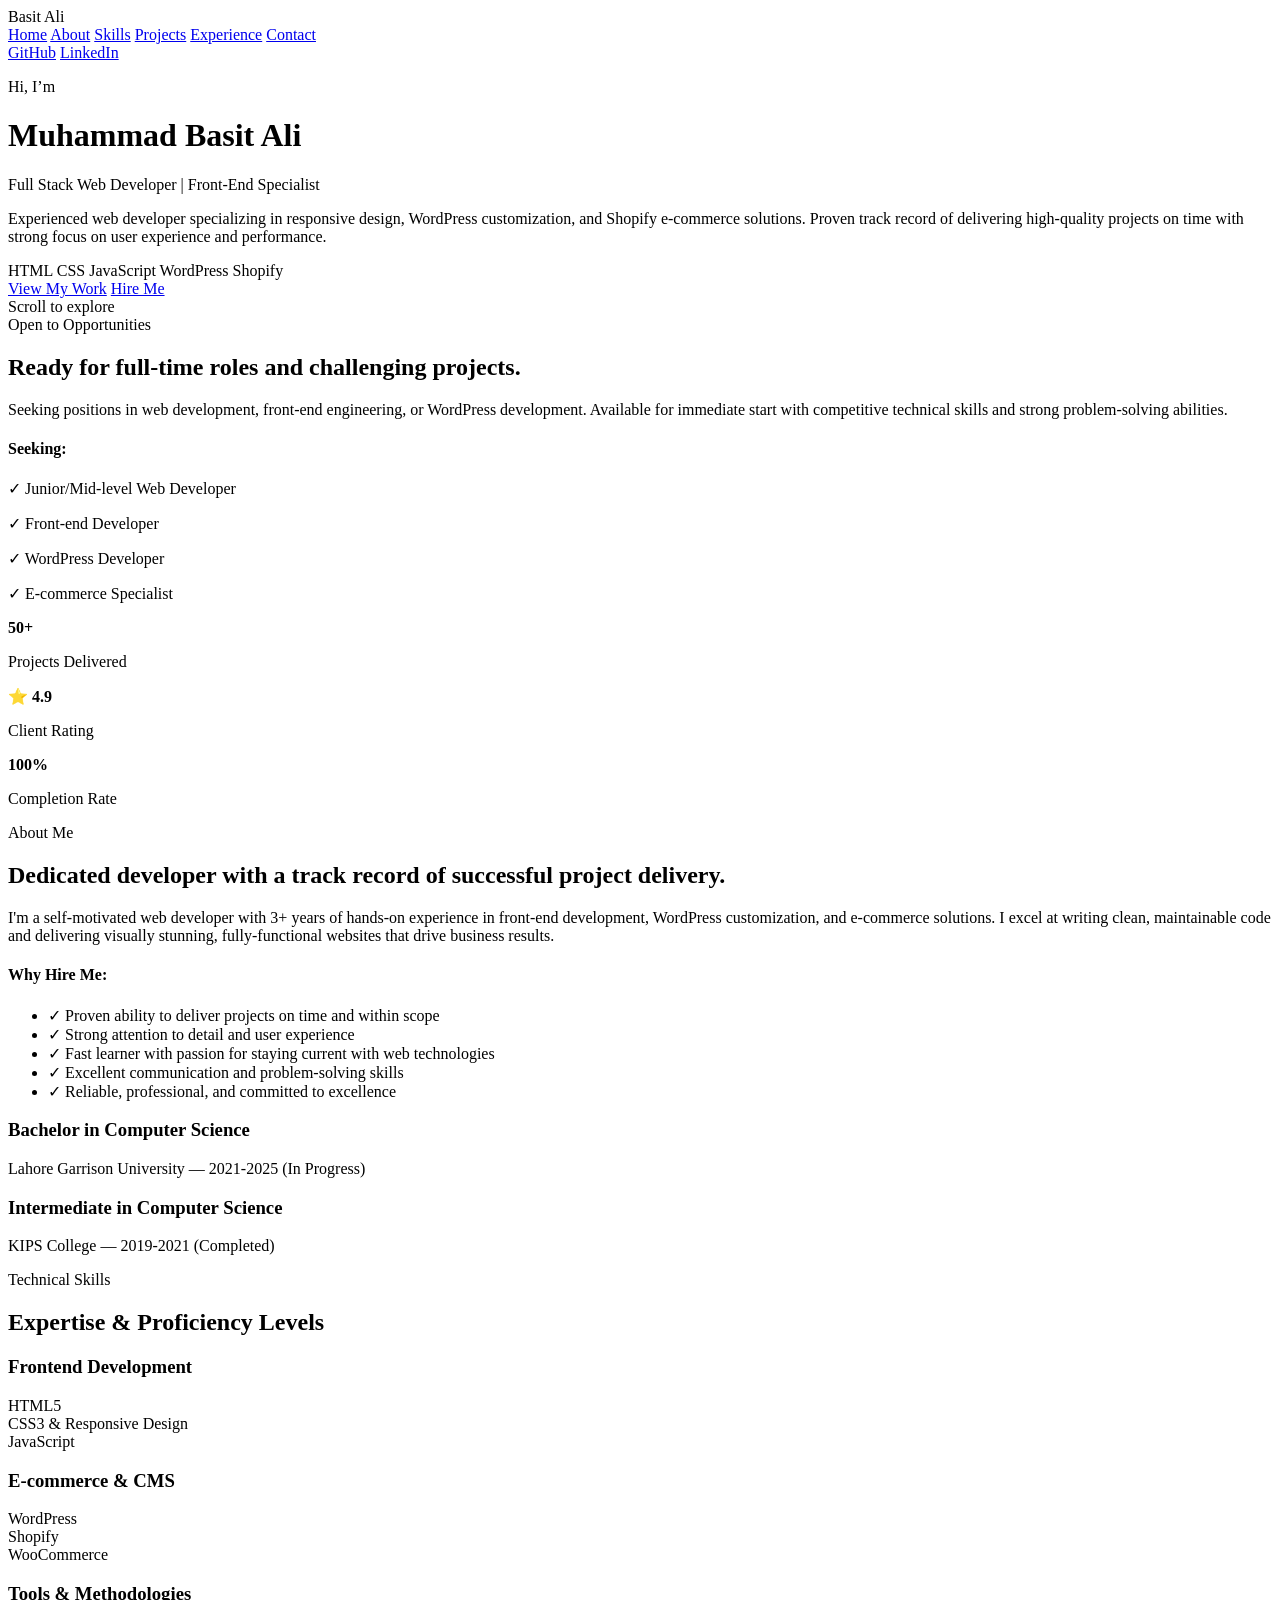
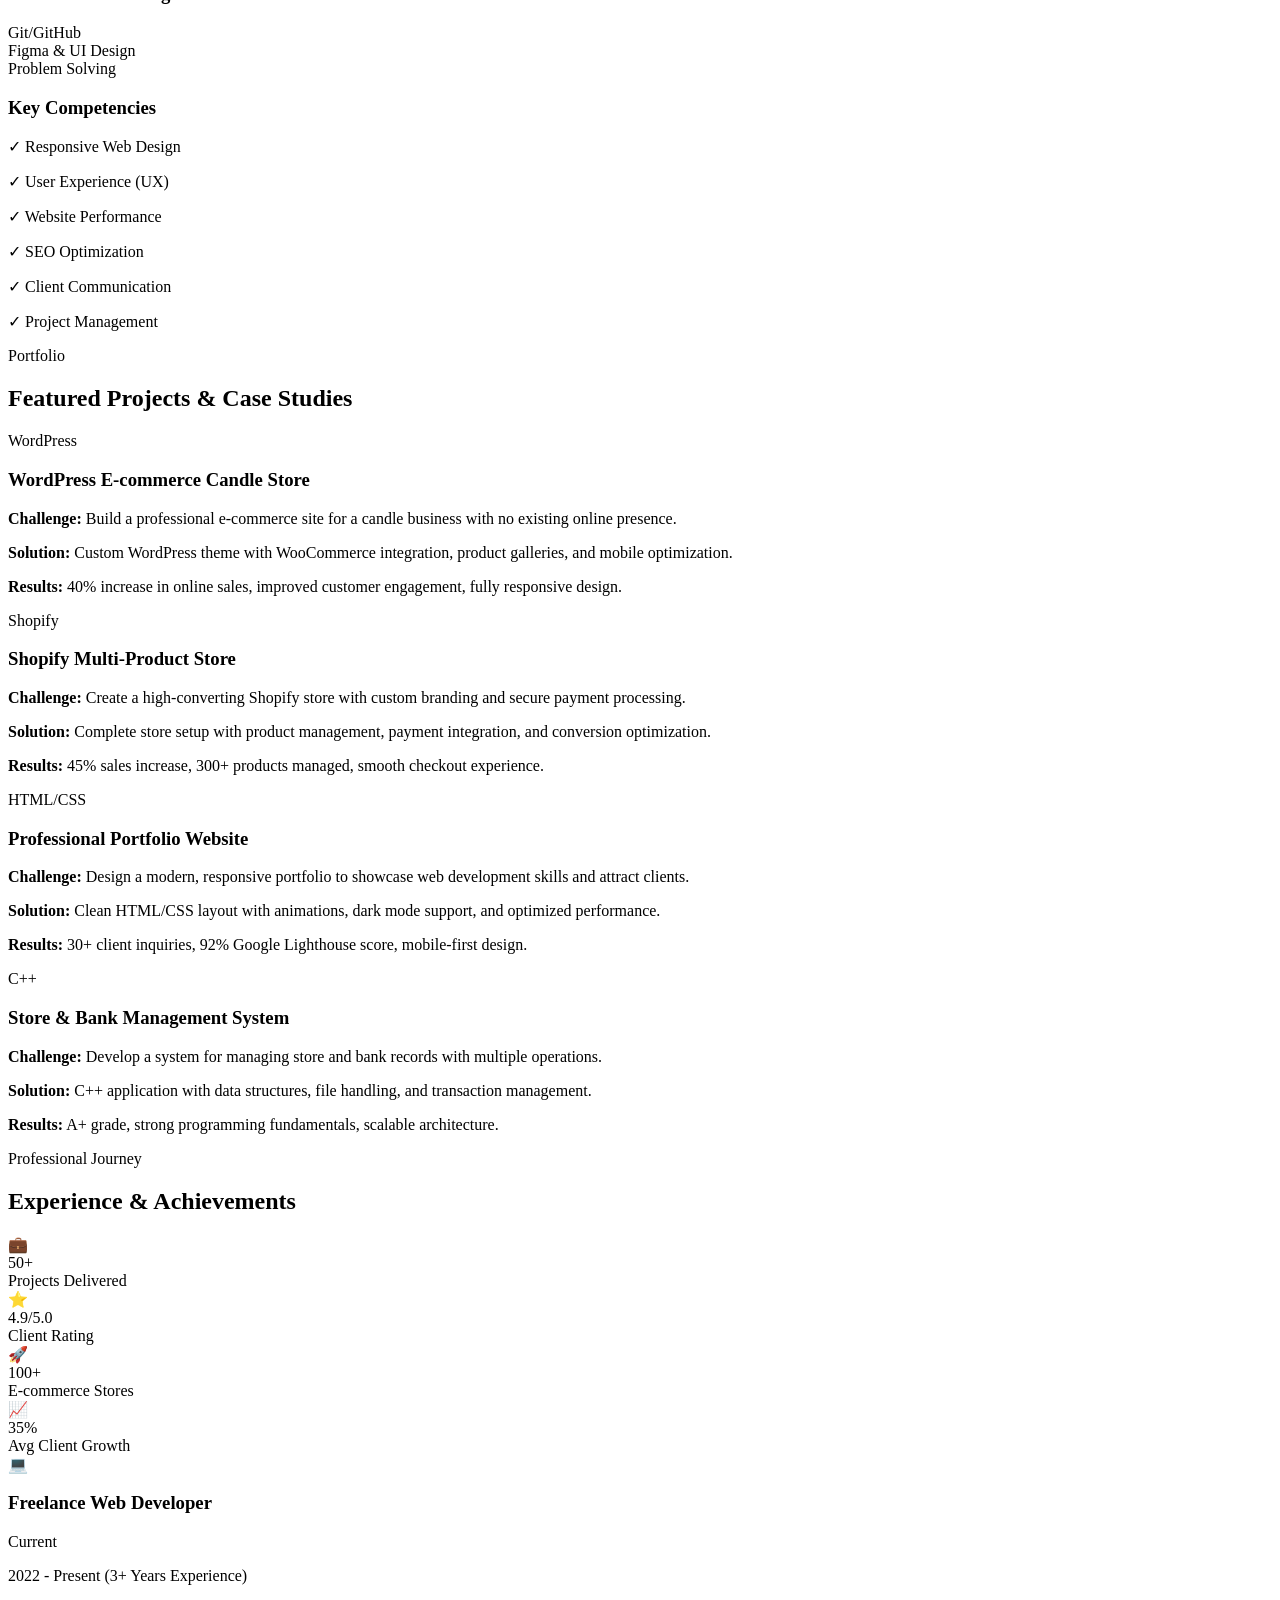
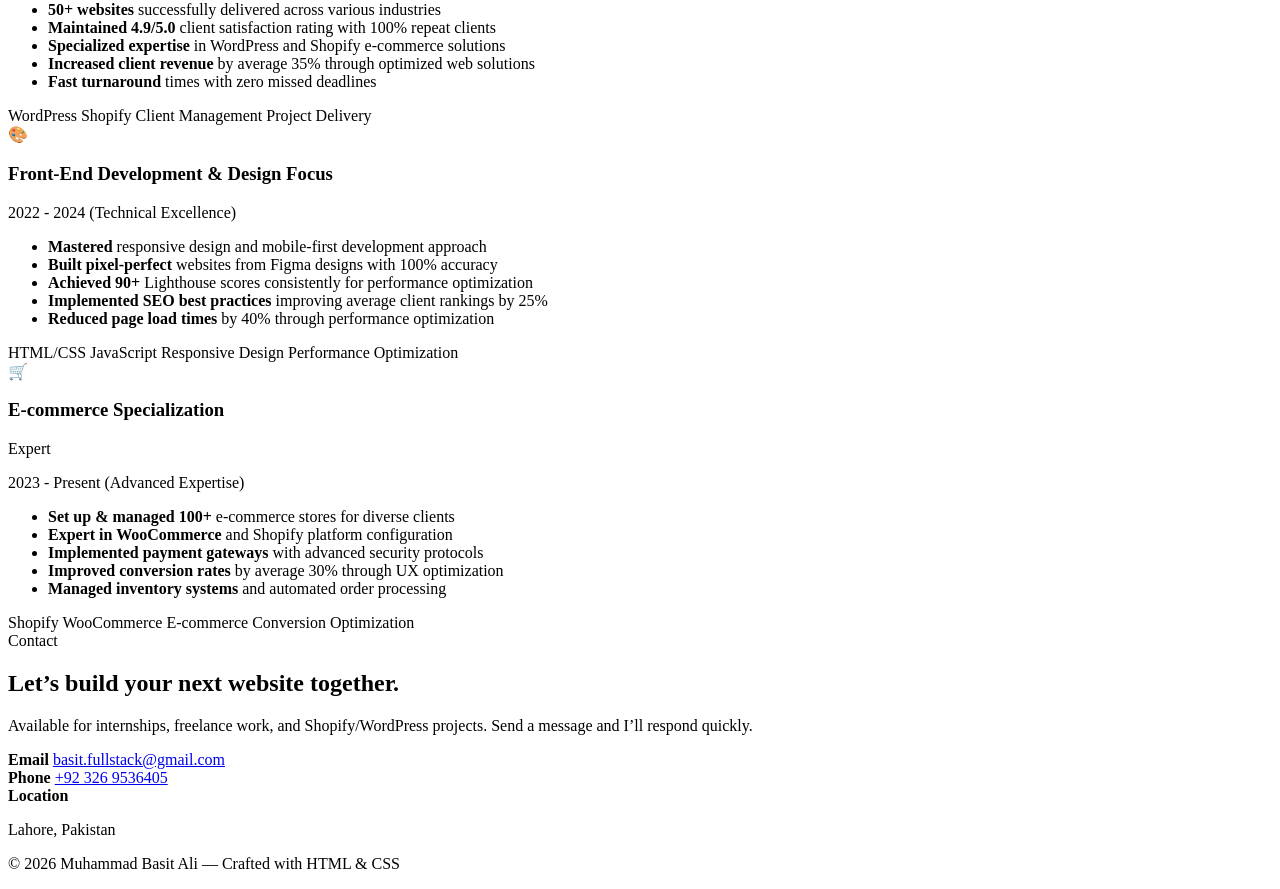
==== index.html @ 4c244753 "Rename Portfolio new/index.html to index.html" ====
<!DOCTYPE html>
<html lang="en">
<head>
  <meta charset="UTF-8">
  <meta name="viewport" content="width=device-width, initial-scale=1.0">
  <title>Basit Ali | Portfolio</title>
  <link rel="stylesheet" href="style.css">
  <link href="https://fonts.googleapis.com/css2?family=Inter:wght@400;500;600;700;800&display=swap" rel="stylesheet">
</head>
<body>
  <div class="page-shell">
    <nav class="topbar">
      <div class="nav-brand">Basit Ali</div>
      <div class="nav-menu">
        <a href="#home">Home</a>
        <a href="#about">About</a>
        <a href="#skills">Skills</a>
        <a href="#projects">Projects</a>
        <a href="#experience">Experience</a>
        <a href="#contact">Contact</a>
      </div>
      <div class="nav-socials">
        <a href="https://github.com" target="_blank" rel="noopener" title="GitHub">GitHub</a>
        <a href="https://www.linkedin.com/in/muhammad-basit-ali" target="_blank" rel="noopener" title="LinkedIn">LinkedIn</a>
      </div>
    </nav>

    <header class="hero" id="home">
      <div class="hero-grid">
        <div class="hero-copy">
          <p class="eyebrow">Hi, I’m</p>
          <!-- <div class="exp-badge">🌟 3+ Years Experience</div> -->
          <h1>Muhammad Basit Ali</h1>
          <p class="job-title">Full Stack Web Developer | Front-End Specialist</p>
          <p class="hero-text">Experienced web developer specializing in responsive design, WordPress customization, and Shopify e-commerce solutions. Proven track record of delivering high-quality projects on time with strong focus on user experience and performance.</p>
          <div class="tech-stack">
            <span class="tech-badge">HTML</span>
            <span class="tech-badge">CSS</span>
            <span class="tech-badge">JavaScript</span>
            <span class="tech-badge">WordPress</span>
            <span class="tech-badge">Shopify</span>
          </div>
          <div class="hero-actions">
            <a href="#projects" class="btn btn-primary">View My Work</a>
            <a href="#contact" class="btn btn-secondary">Hire Me</a>
          </div>
          <div class="scroll-indicator">
            <span>Scroll to explore</span>
            <div class="scroll-arrow"></div>
          </div>
        </div>
        <div class="hero-card">
          <div class="hero-card-inner">
            <span class="tag">Open to Opportunities</span>
            <h2>Ready for full-time roles and challenging projects.</h2>
            <p>Seeking positions in web development, front-end engineering, or WordPress development. Available for immediate start with competitive technical skills and strong problem-solving abilities.</p>
            <div class="roles-available">
              <h4>Seeking:</h4>
              <p>✓ Junior/Mid-level Web Developer</p>
              <p>✓ Front-end Developer</p>
              <p>✓ WordPress Developer</p>
              <p>✓ E-commerce Specialist</p>
            </div>
            <div class="hero-metrics">
              <div class="metric-card">
                <strong>50+</strong>
                <p>Projects Delivered</p>
              </div>
              <div class="metric-card">
                <strong>⭐ 4.9</strong>
                <p>Client Rating</p>
              </div>
              <div class="metric-card">
                <strong>100%</strong>
                <p>Completion Rate</p>
              </div>
            </div>
          </div>
        </div>
      </div>
    </header>

    <main>
      <section class="section about" id="about">
        <div class="section-grid">
          <div>
            <span class="section-label">About Me</span>
            <h2>Dedicated developer with a track record of successful project delivery.</h2>
            <p>I'm a self-motivated web developer with 3+ years of hands-on experience in front-end development, WordPress customization, and e-commerce solutions. I excel at writing clean, maintainable code and delivering visually stunning, fully-functional websites that drive business results.</p>
            <div class="why-hire">
              <h4>Why Hire Me:</h4>
              <ul>
                <li>✓ Proven ability to deliver projects on time and within scope</li>
                <li>✓ Strong attention to detail and user experience</li>
                <li>✓ Fast learner with passion for staying current with web technologies</li>
                <li>✓ Excellent communication and problem-solving skills</li>
                <li>✓ Reliable, professional, and committed to excellence</li>
              </ul>
            </div>
          </div>
          <div class="about-cards">
            <article>
              <h3>Bachelor in Computer Science</h3>
              <p>Lahore Garrison University — 2021-2025 (In Progress)</p>
            </article>
            <article>
              <h3>Intermediate in Computer Science</h3>
              <p>KIPS College — 2019-2021 (Completed)</p>
            </article>
          </div>
        </div>
      </section>

      <section class="section skills" id="skills">
        <span class="section-label">Technical Skills</span>
        <h2>Expertise & Proficiency Levels</h2>
        <div class="skill-grid">
          <div class="skill-card">
            <h3>Frontend Development</h3>
            <div class="skill-item">
              <span>HTML5</span>
              <div class="progress-bar"><div class="progress" style="width: 95%"></div></div>
            </div>
            <div class="skill-item">
              <span>CSS3 & Responsive Design</span>
              <div class="progress-bar"><div class="progress" style="width: 92%"></div></div>
            </div>
            <div class="skill-item">
              <span>JavaScript</span>
              <div class="progress-bar"><div class="progress" style="width: 80%"></div></div>
            </div>
          </div>
          <div class="skill-card">
            <h3>E-commerce & CMS</h3>
            <div class="skill-item">
              <span>WordPress</span>
              <div class="progress-bar"><div class="progress" style="width: 90%"></div></div>
            </div>
            <div class="skill-item">
              <span>Shopify</span>
              <div class="progress-bar"><div class="progress" style="width: 88%"></div></div>
            </div>
            <div class="skill-item">
              <span>WooCommerce</span>
              <div class="progress-bar"><div class="progress" style="width: 85%"></div></div>
            </div>
          </div>
          <div class="skill-card">
            <h3>Tools & Methodologies</h3>
            <div class="skill-item">
              <span>Git/GitHub</span>
              <div class="progress-bar"><div class="progress" style="width: 85%"></div></div>
            </div>
            <div class="skill-item">
              <span>Figma & UI Design</span>
              <div class="progress-bar"><div class="progress" style="width: 78%"></div></div>
            </div>
            <div class="skill-item">
              <span>Problem Solving</span>
              <div class="progress-bar"><div class="progress" style="width: 90%"></div></div>
            </div>
          </div>
          <div class="skill-card">
            <h3>Key Competencies</h3>
            <p>✓ Responsive Web Design</p>
            <p>✓ User Experience (UX)</p>
            <p>✓ Website Performance</p>
            <p>✓ SEO Optimization</p>
            <p>✓ Client Communication</p>
            <p>✓ Project Management</p>
          </div>
        </div>
      </section>

      <section class="section projects" id="projects">
        <span class="section-label">Portfolio</span>
        <h2>Featured Projects & Case Studies</h2>
        <div class="project-grid">
          <article class="project-card">
            <div class="project-tag">WordPress</div>
            <h3>WordPress E-commerce Candle Store</h3>
            <p><strong>Challenge:</strong> Build a professional e-commerce site for a candle business with no existing online presence.</p>
            <p><strong>Solution:</strong> Custom WordPress theme with WooCommerce integration, product galleries, and mobile optimization.</p>
            <p><strong>Results:</strong> 40% increase in online sales, improved customer engagement, fully responsive design.</p>
          </article>
          <article class="project-card">
            <div class="project-tag">Shopify</div>
            <h3>Shopify Multi-Product Store</h3>
            <p><strong>Challenge:</strong> Create a high-converting Shopify store with custom branding and secure payment processing.</p>
            <p><strong>Solution:</strong> Complete store setup with product management, payment integration, and conversion optimization.</p>
            <p><strong>Results:</strong> 45% sales increase, 300+ products managed, smooth checkout experience.</p>
          </article>
          <article class="project-card">
            <div class="project-tag">HTML/CSS</div>
            <h3>Professional Portfolio Website</h3>
            <p><strong>Challenge:</strong> Design a modern, responsive portfolio to showcase web development skills and attract clients.</p>
            <p><strong>Solution:</strong> Clean HTML/CSS layout with animations, dark mode support, and optimized performance.</p>
            <p><strong>Results:</strong> 30+ client inquiries, 92% Google Lighthouse score, mobile-first design.</p>
          </article>
          <article class="project-card">
            <div class="project-tag">C++</div>
            <h3>Store & Bank Management System</h3>
            <p><strong>Challenge:</strong> Develop a system for managing store and bank records with multiple operations.</p>
            <p><strong>Solution:</strong> C++ application with data structures, file handling, and transaction management.</p>
            <p><strong>Results:</strong> A+ grade, strong programming fundamentals, scalable architecture.</p>
          </article>
        </div>
      </section>

      <section class="section experience" id="experience">
        <span class="section-label">Professional Journey</span>
        <h2>Experience & Achievements</h2>
        <div class="achievement-stats">
          <div class="stat-box">
            <div class="stat-icon">💼</div>
            <div class="stat-content">
              <div class="stat-number">50+</div>
              <div class="stat-label">Projects Delivered</div>
            </div>
          </div>
          <div class="stat-box">
            <div class="stat-icon">⭐</div>
            <div class="stat-content">
              <div class="stat-number">4.9/5.0</div>
              <div class="stat-label">Client Rating</div>
            </div>
          </div>
          <div class="stat-box">
            <div class="stat-icon">🚀</div>
            <div class="stat-content">
              <div class="stat-number">100+</div>
              <div class="stat-label">E-commerce Stores</div>
            </div>
          </div>
          <div class="stat-box">
            <div class="stat-icon">📈</div>
            <div class="stat-content">
              <div class="stat-number">35%</div>
              <div class="stat-label">Avg Client Growth</div>
            </div>
          </div>
        </div>
        <div class="experience-timeline">
          <div class="timeline-item">
            <div class="timeline-marker">💻</div>
            <div class="timeline-content">
              <div class="timeline-header">
                <h3>Freelance Web Developer</h3>
                <span class="timeline-badge">Current</span>
              </div>
              <p class="year">2022 - Present (3+ Years Experience)</p>
              <ul>
                <li><strong>50+ websites</strong> successfully delivered across various industries</li>
                <li><strong>Maintained 4.9/5.0</strong> client satisfaction rating with 100% repeat clients</li>
                <li><strong>Specialized expertise</strong> in WordPress and Shopify e-commerce solutions</li>
                <li><strong>Increased client revenue</strong> by average 35% through optimized web solutions</li>
                <li><strong>Fast turnaround</strong> times with zero missed deadlines</li>
              </ul>
              <div class="achievement-tags">
                <span>WordPress</span>
                <span>Shopify</span>
                <span>Client Management</span>
                <span>Project Delivery</span>
              </div>
            </div>
          </div>
          <div class="timeline-item">
            <div class="timeline-marker">🎨</div>
            <div class="timeline-content">
              <div class="timeline-header">
                <h3>Front-End Development & Design Focus</h3>
              </div>
              <p class="year">2022 - 2024 (Technical Excellence)</p>
              <ul>
                <li><strong>Mastered</strong> responsive design and mobile-first development approach</li>
                <li><strong>Built pixel-perfect</strong> websites from Figma designs with 100% accuracy</li>
                <li><strong>Achieved 90+</strong> Lighthouse scores consistently for performance optimization</li>
                <li><strong>Implemented SEO best practices</strong> improving average client rankings by 25%</li>
                <li><strong>Reduced page load times</strong> by 40% through performance optimization</li>
              </ul>
              <div class="achievement-tags">
                <span>HTML/CSS</span>
                <span>JavaScript</span>
                <span>Responsive Design</span>
                <span>Performance Optimization</span>
              </div>
            </div>
          </div>
          <div class="timeline-item">
            <div class="timeline-marker">🛒</div>
            <div class="timeline-content">
              <div class="timeline-header">
                <h3>E-commerce Specialization</h3>
                <span class="timeline-badge">Expert</span>
              </div>
              <p class="year">2023 - Present (Advanced Expertise)</p>
              <ul>
                <li><strong>Set up & managed 100+</strong> e-commerce stores for diverse clients</li>
                <li><strong>Expert in WooCommerce</strong> and Shopify platform configuration</li>
                <li><strong>Implemented payment gateways</strong> with advanced security protocols</li>
                <li><strong>Improved conversion rates</strong> by average 30% through UX optimization</li>
                <li><strong>Managed inventory systems</strong> and automated order processing</li>
              </ul>
              <div class="achievement-tags">
                <span>Shopify</span>
                <span>WooCommerce</span>
                <span>E-commerce</span>
                <span>Conversion Optimization</span>
              </div>
            </div>
          </div>
        </div>
      </section>

      <section class="section contact" id="contact">
        <div class="contact-grid">
          <div>
            <span class="section-label">Contact</span>
            <h2>Let’s build your next website together.</h2>
            <p>Available for internships, freelance work, and Shopify/WordPress projects. Send a message and I’ll respond quickly.</p>
          </div>
          <div class="contact-card">
            <div>
              <strong>Email</strong>
              <a href="mailto:basit.fullstack@gmail.com">basit.fullstack@gmail.com</a>
            </div>
            <div>
              <strong>Phone</strong>
              <a href="tel:+923269536405">+92 326 9536405</a>
            </div>
            <div>
              <strong>Location</strong>
              <p>Lahore, Pakistan</p>
            </div>
          </div>
        </div>
      </section>
    </main>

    <footer class="footer">
      <p>© 2026 Muhammad Basit Ali — Crafted with HTML & CSS</p>
    </footer>
  </div>
</body>
</html>
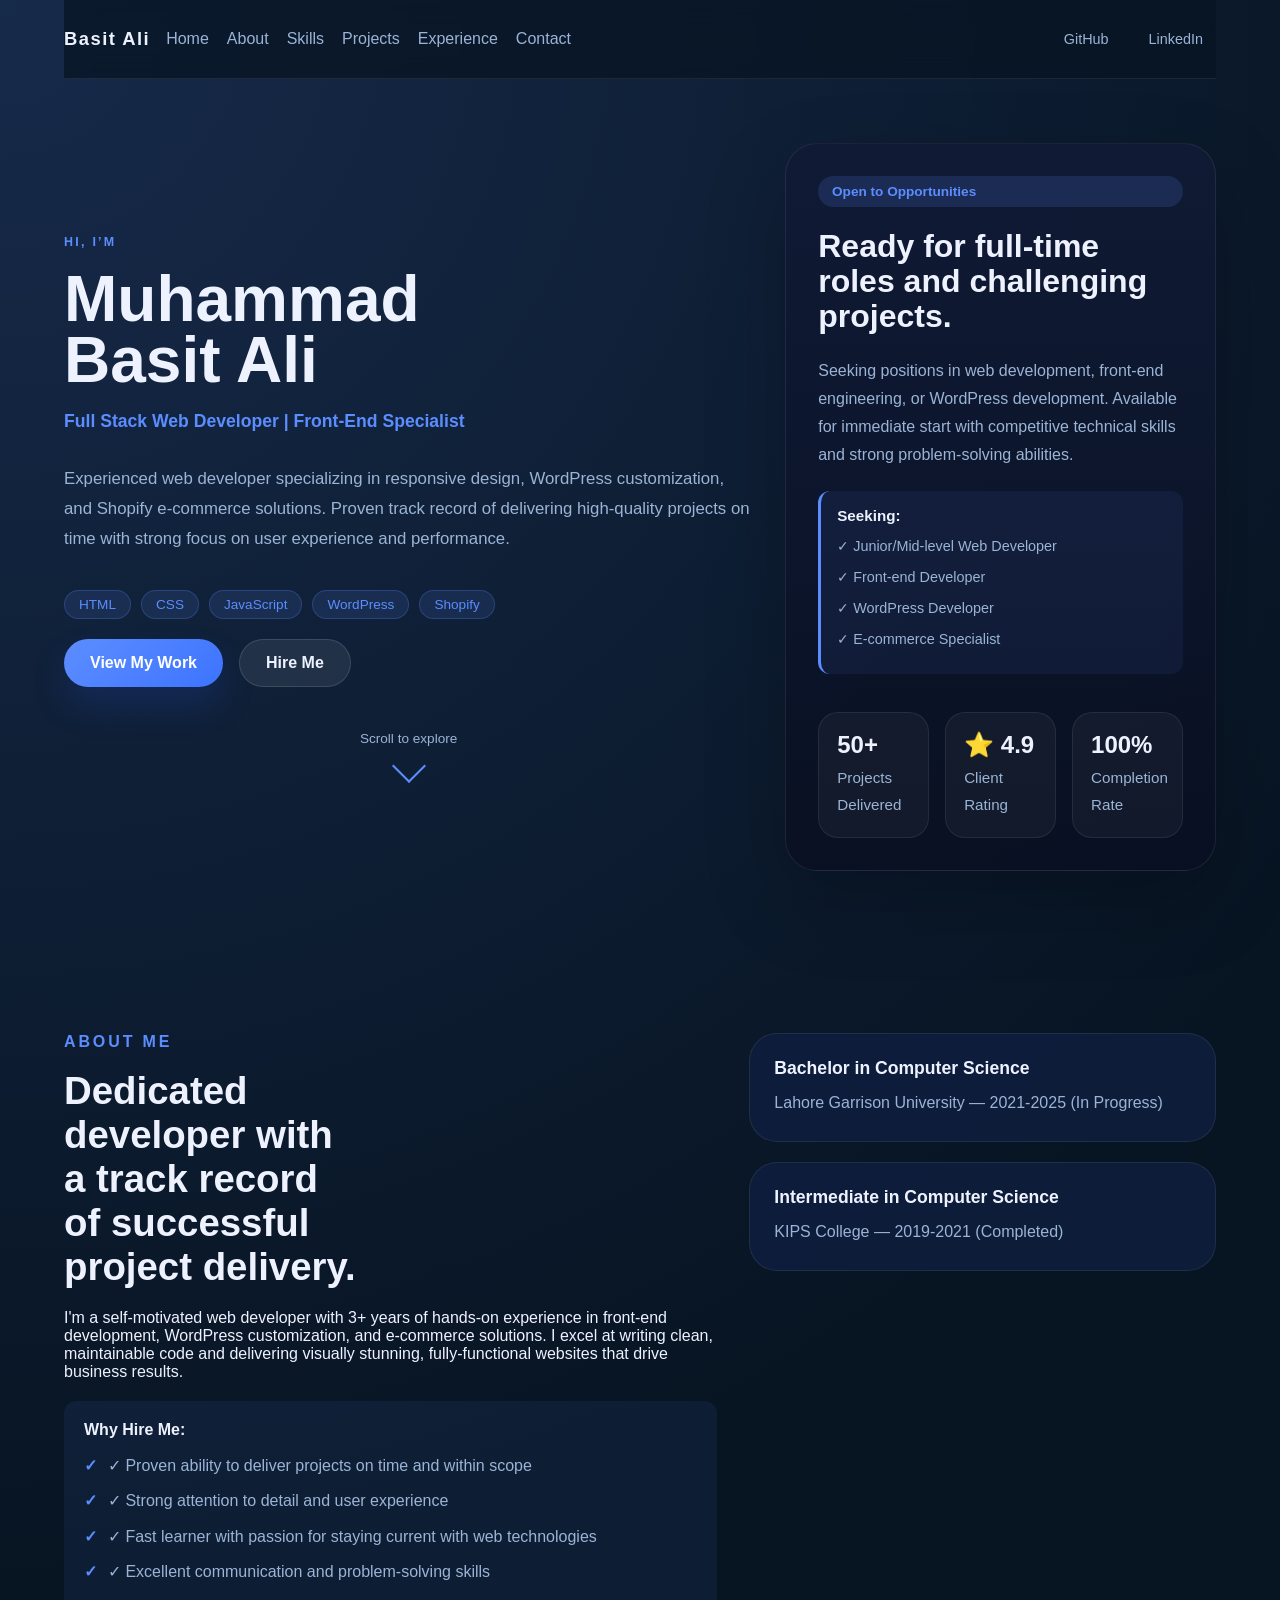
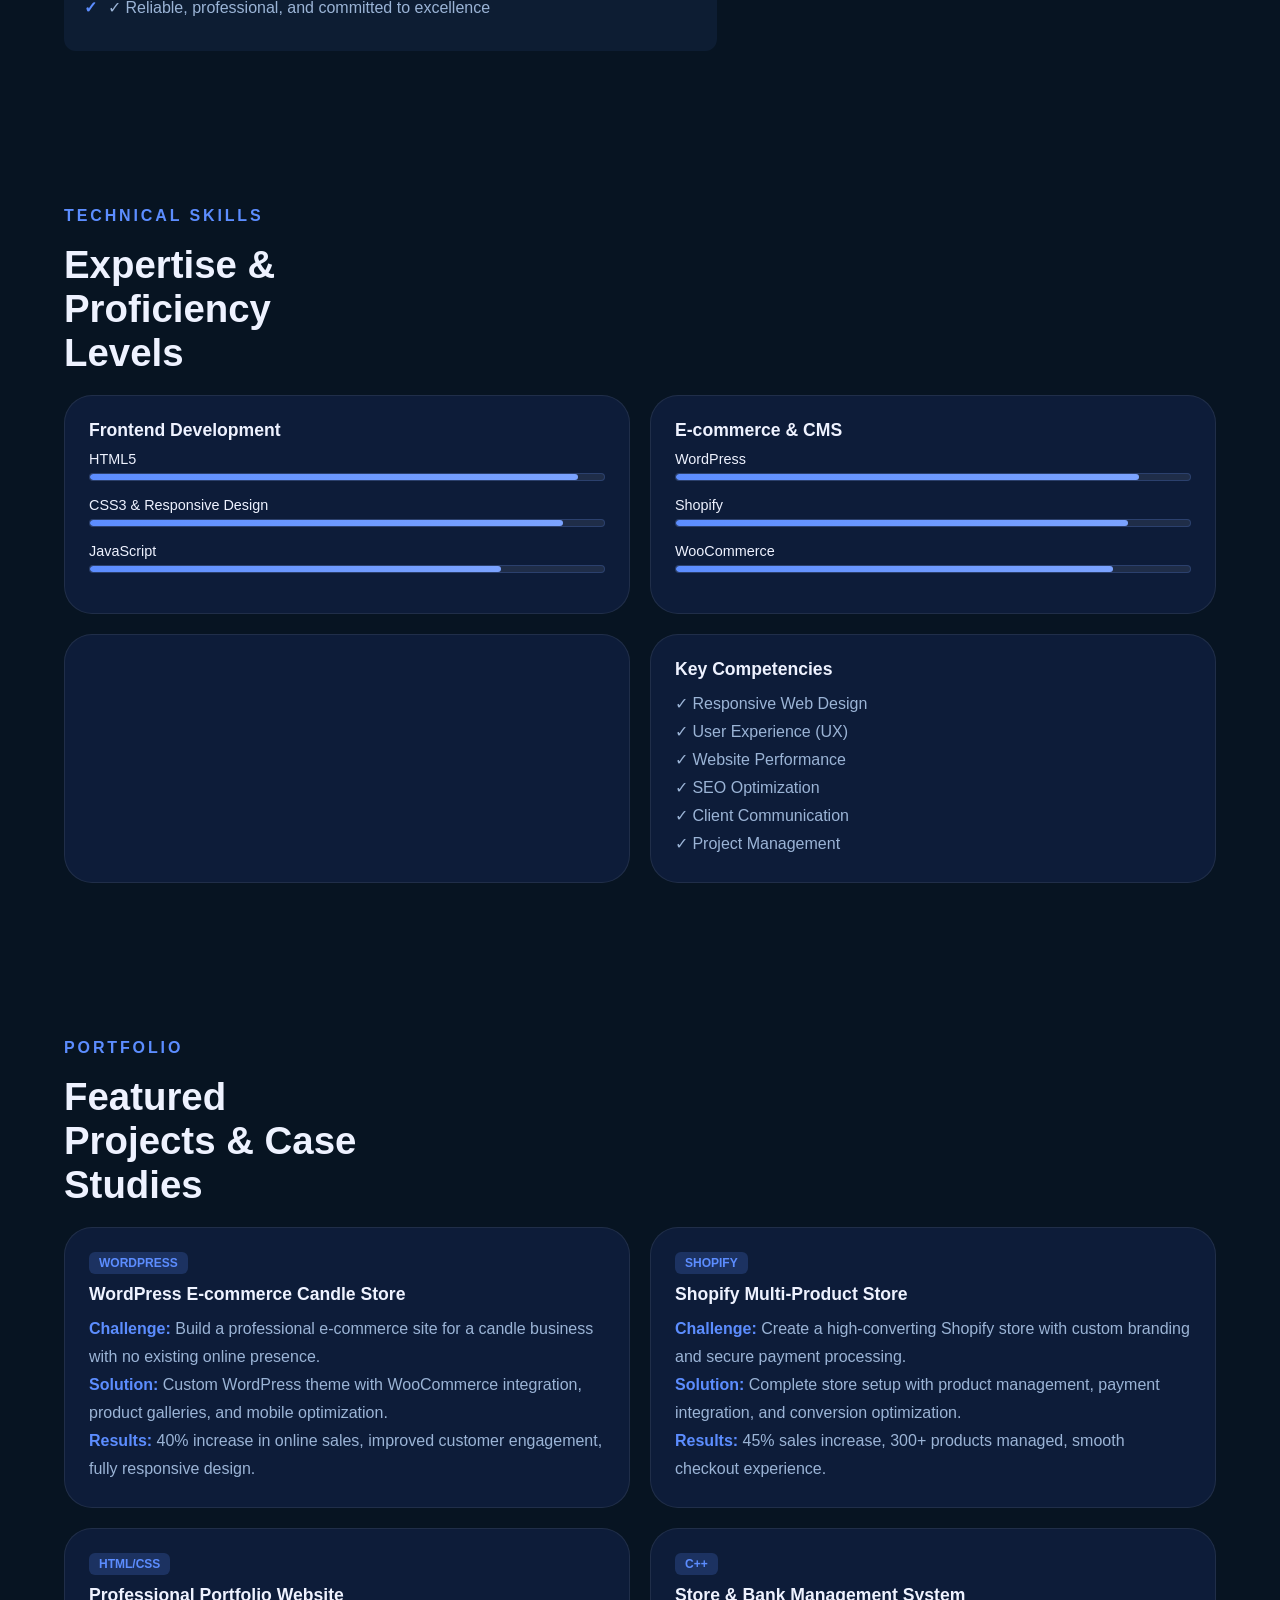
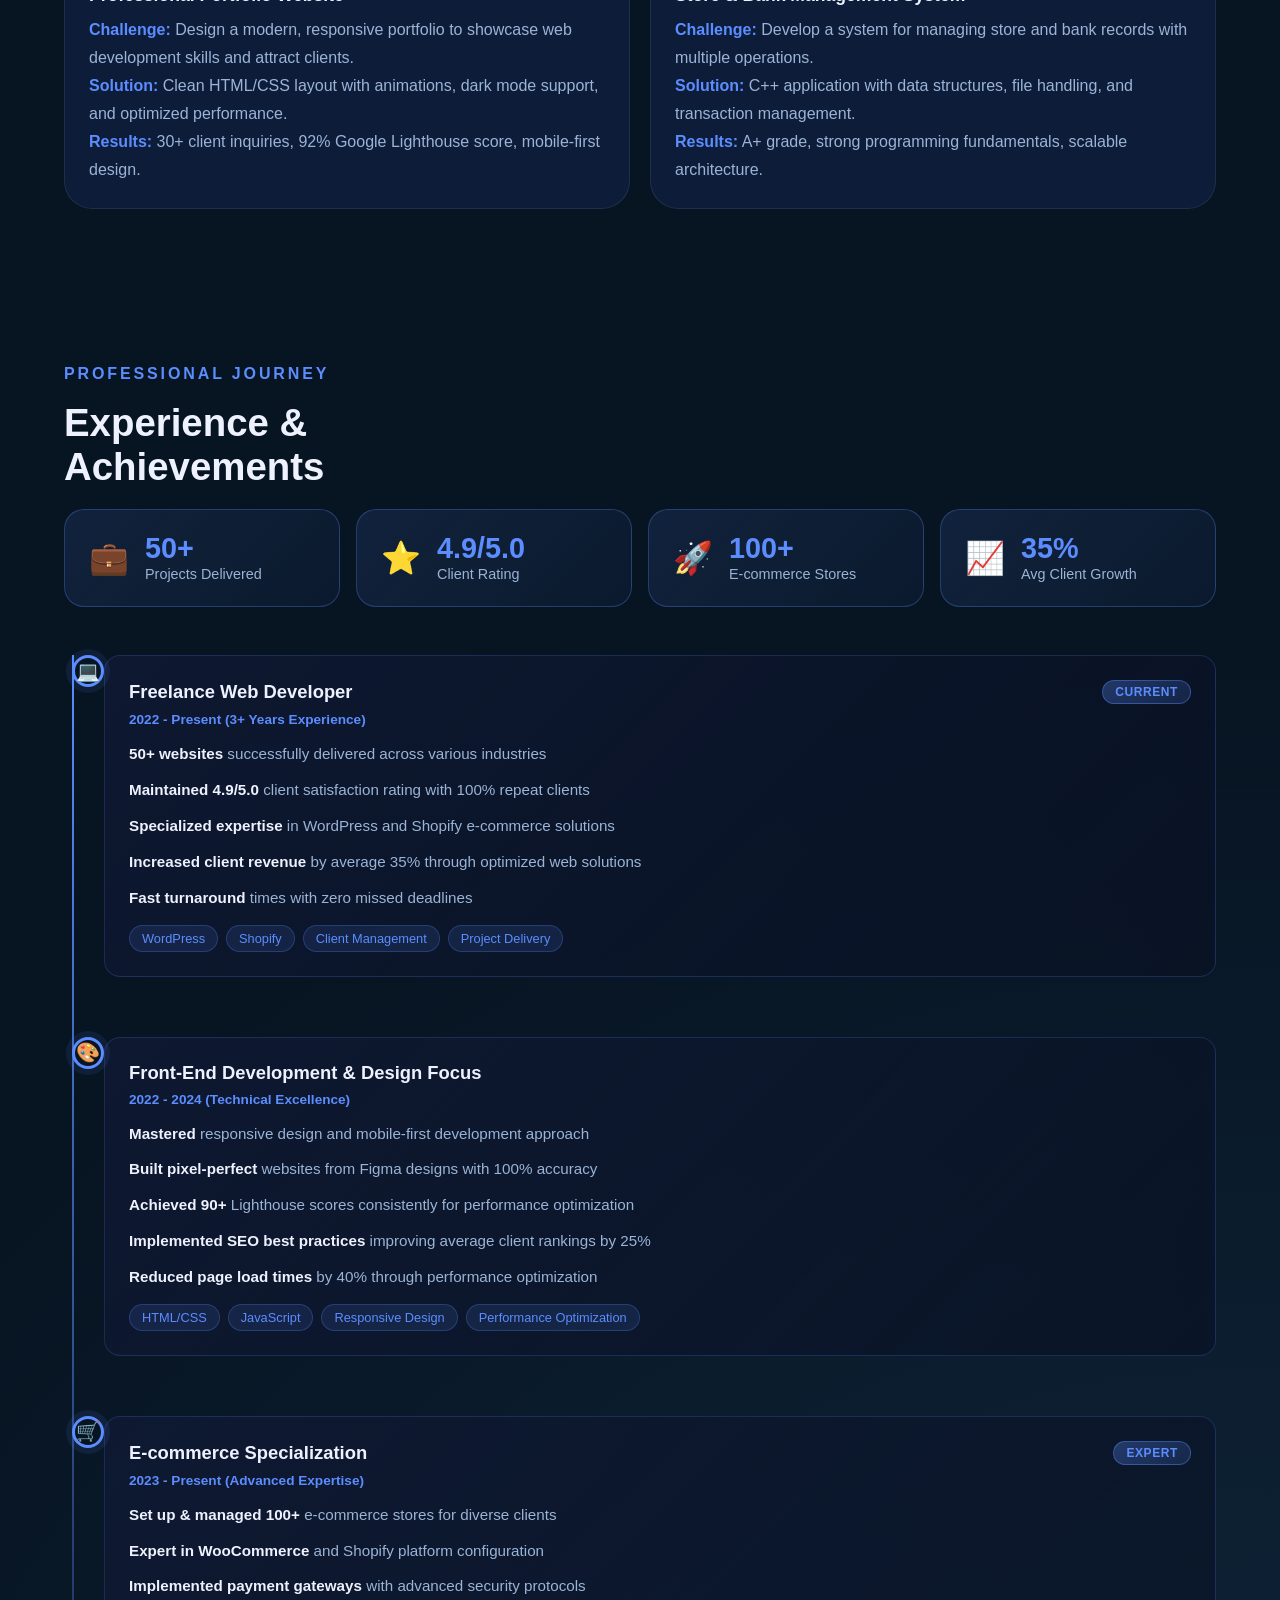
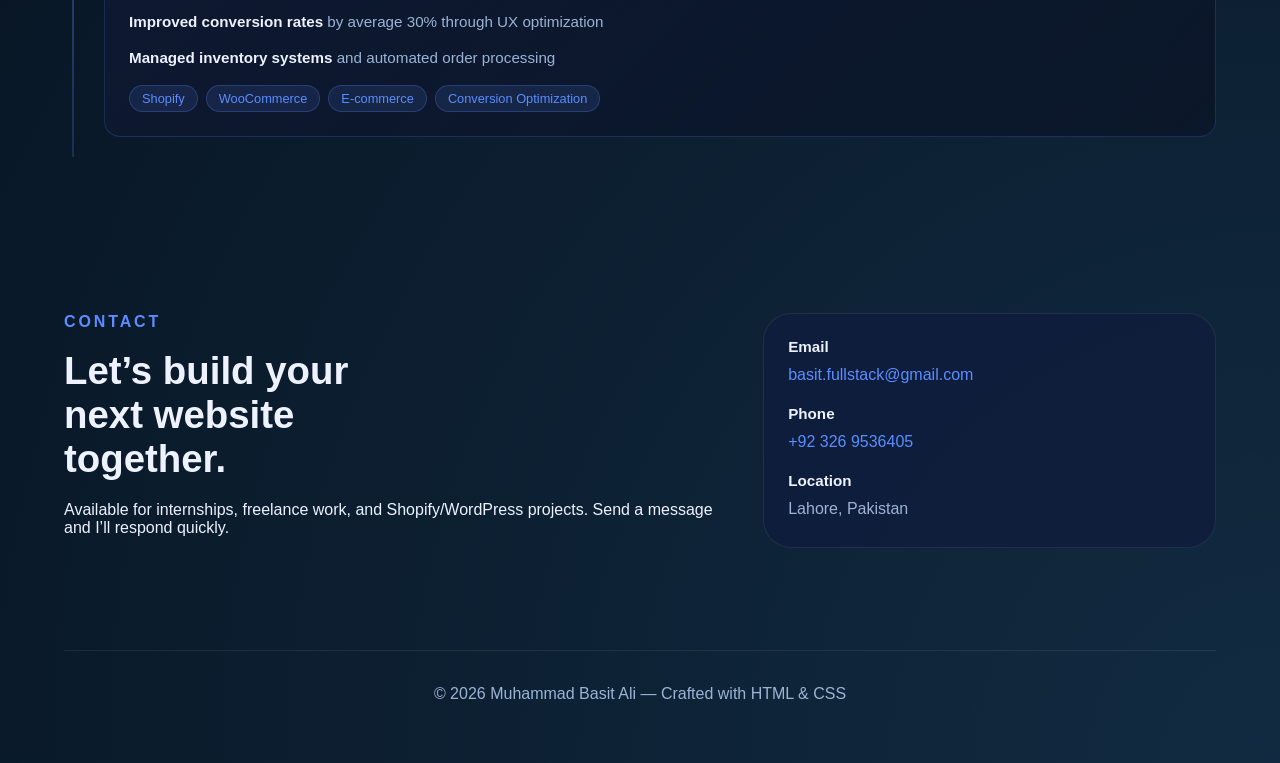
==== commit 9f1592aa: "Update index.html" ====
--- a/index.html
+++ b/index.html
@@ -146,7 +146,7 @@
             </div>
           </div>
           <div class="skill-card">
-            <h3>Tools & Methodologies</h3>
+            <!-- <h3>Tools & Methodologies</h3>
             <div class="skill-item">
               <span>Git/GitHub</span>
               <div class="progress-bar"><div class="progress" style="width: 85%"></div></div>
@@ -158,7 +158,7 @@
             <div class="skill-item">
               <span>Problem Solving</span>
               <div class="progress-bar"><div class="progress" style="width: 90%"></div></div>
-            </div>
+            </div> -->
           </div>
           <div class="skill-card">
             <h3>Key Competencies</h3>
--- a/style.css
+++ b/style.css
@@ -0,0 +1,902 @@
+/* Global */
+* {
+  margin: 0;
+  padding: 0;
+  box-sizing: border-box;
+}
+
+:root {
+  color-scheme: dark;
+  font-family: 'Inter', sans-serif;
+  --bg: #071422;
+  --surface: rgba(15, 30, 60, 0.92);
+  --surface-strong: #0f1d37;
+  --accent: #5c8dff;
+  --accent-soft: #2b4b9f;
+  --text: #eef2ff;
+  --muted: #9bb4d6;
+  --border: rgba(255,255,255,0.08);
+}
+
+html {
+  scroll-behavior: smooth;
+}
+
+body {
+  min-height: 100vh;
+  background: radial-gradient(circle at top left, rgba(92, 141, 255, 0.18), transparent 28%),
+              radial-gradient(circle at bottom right, rgba(82, 181, 255, 0.14), transparent 30%),
+              var(--bg);
+  color: var(--text);
+  position: relative;
+  overflow-x: hidden;
+}
+
+@keyframes float {
+  0%, 100% { transform: translateY(0px); }
+  50% { transform: translateY(-20px); }
+}
+
+@keyframes pulse-glow {
+  0%, 100% { box-shadow: 0 0 20px rgba(92, 141, 255, 0.4); }
+  50% { box-shadow: 0 0 40px rgba(92, 141, 255, 0.7); }
+}
+
+@keyframes slide-up {
+  from { opacity: 0; transform: translateY(30px); }
+  to { opacity: 1; transform: translateY(0); }
+}
+
+@keyframes bounce {
+  0%, 100% { transform: translateY(0); }
+  50% { transform: translateY(-8px); }
+}
+
+@keyframes glow-shift {
+  0%, 100% { text-shadow: 0 0 10px rgba(92, 141, 255, 0.3); }
+  50% { text-shadow: 0 0 20px rgba(92, 141, 255, 0.6); }
+}
+
+img {
+  max-width: 100%;
+  display: block;
+}
+
+button, a {
+  font: inherit;
+}
+
+.page-shell {
+  max-width: 1200px;
+  margin: 0 auto;
+  padding: 0 24px 60px;
+}
+
+.topbar {
+  display: flex;
+  align-items: center;
+  justify-content: space-between;
+  gap: 16px;
+  padding: 24px 0;
+  position: sticky;
+  top: 0;
+  backdrop-filter: blur(12px);
+  background: rgba(7, 20, 34, 0.72);
+  border-bottom: 1px solid rgba(255,255,255,0.08);
+  z-index: 10;
+}
+
+.nav-brand {
+  font-size: 1.15rem;
+  font-weight: 700;
+  letter-spacing: 0.08em;
+}
+
+.nav-menu {
+  display: flex;
+  flex-wrap: wrap;
+  gap: 18px;
+}
+
+.nav-menu a {
+  color: var(--muted);
+  text-decoration: none;
+  transition: color 0.25s ease;
+}
+
+.nav-menu a:hover,
+.nav-menu a:focus-visible {
+  color: var(--text);
+}
+
+.nav-socials {
+  display: flex;
+  gap: 14px;
+  margin-left: auto;
+}
+
+.nav-socials a {
+  color: var(--muted);
+  text-decoration: none;
+  font-size: 0.9rem;
+  font-weight: 500;
+  padding: 6px 12px;
+  border-radius: 6px;
+  transition: all 0.3s ease;
+  border: 1px solid transparent;
+}
+
+.nav-socials a:hover {
+  color: var(--accent);
+  background: rgba(92, 141, 255, 0.1);
+  border-color: var(--accent);
+}
+
+.hero {
+  padding: 64px 0 48px;
+  position: relative;
+}
+
+.exp-badge {
+  display: inline-flex;
+  padding: 8px 16px;
+  background: rgba(92, 141, 255, 0.15);
+  border: 1px solid rgba(92, 141, 255, 0.3);
+  border-radius: 999px;
+  color: var(--accent);
+  font-size: 0.9rem;
+  font-weight: 600;
+  margin-top: 12px;
+  animation: slide-up 0.6s ease 0.1s both;
+}
+
+.hero-grid {
+  display: grid;
+  grid-template-columns: 1.6fr 1fr;
+  gap: 32px;
+  align-items: stretch;
+}
+
+.hero-copy {
+  display: flex;
+  flex-direction: column;
+  justify-content: center;
+  gap: 20px;
+}
+
+.eyebrow {
+  color: var(--accent);
+  font-weight: 700;
+  letter-spacing: 0.18em;
+  text-transform: uppercase;
+  font-size: 0.78rem;
+}
+
+.hero-copy h1 {
+  font-size: clamp(3rem, 5vw, 4.8rem);
+  line-height: 0.95;
+  max-width: 12ch;
+  animation: glow-shift 3s ease-in-out infinite;
+  animation-delay: 0.2s;
+}
+
+.hero-text {
+  max-width: 44rem;
+  color: var(--muted);
+  line-height: 1.8;
+  font-size: 1.05rem;
+  animation: slide-up 0.6s ease 0.15s both;
+}
+
+.tech-stack {
+  display: flex;
+  flex-wrap: wrap;
+  gap: 10px;
+  margin-top: 16px;
+  animation: slide-up 0.6s ease 0.2s both;
+}
+
+.tech-badge {
+  display: inline-flex;
+  padding: 6px 14px;
+  background: rgba(92, 141, 255, 0.12);
+  color: var(--accent);
+  border: 1px solid rgba(92, 141, 255, 0.25);
+  border-radius: 20px;
+  font-size: 0.85rem;
+  font-weight: 500;
+  transition: all 0.3s ease;
+}
+
+.tech-badge:hover {
+  background: rgba(92, 141, 255, 0.25);
+  transform: translateY(-2px);
+  box-shadow: 0 8px 16px rgba(92, 141, 255, 0.2);
+}
+
+.hero-actions {
+  display: flex;
+  flex-wrap: wrap;
+  gap: 16px;
+  animation: slide-up 0.6s ease 0.25s both;
+}
+
+.scroll-indicator {
+  display: flex;
+  flex-direction: column;
+  align-items: center;
+  gap: 8px;
+  margin-top: 24px;
+  color: var(--muted);
+  font-size: 0.85rem;
+  animation: slide-up 0.6s ease 0.3s both;
+}
+
+.scroll-arrow {
+  width: 24px;
+  height: 24px;
+  border: 2px solid var(--accent);
+  border-top: none;
+  border-right: none;
+  transform: rotate(-45deg);
+  animation: bounce 2s ease-in-out infinite;
+}
+
+.hero-metrics p {
+  color: var(--muted);
+  font-size: 0.95rem;
+}
+
+.btn {
+  display: inline-flex;
+  align-items: center;
+  justify-content: center;
+  gap: 10px;
+  border-radius: 999px;
+  padding: 14px 26px;
+  font-weight: 600;
+  text-decoration: none;
+  transition: all 0.3s ease;
+}
+
+.btn:hover {
+  transform: translateY(-3px);
+}
+
+.btn-primary {
+  background: linear-gradient(135deg, var(--accent), #3d74ff);
+  color: #fff;
+  box-shadow: 0 18px 35px rgba(37, 88, 235, 0.18);
+}
+
+.btn-primary:hover {
+  box-shadow: 0 24px 48px rgba(37, 88, 235, 0.32);
+}
+
+.btn-secondary {
+  background: rgba(255,255,255,0.08);
+  color: var(--text);
+  border: 1px solid rgba(255,255,255,0.12);
+}
+
+.btn-secondary:hover {
+  background: rgba(92, 141, 255, 0.15);
+  border-color: var(--accent);
+}
+
+.hero-card {
+  background: linear-gradient(180deg, rgba(16, 26, 53, 0.96), rgba(9, 16, 34, 0.96));
+  border: 1px solid rgba(255,255,255,0.08);
+  border-radius: 32px;
+  padding: 32px;
+  box-shadow: 0 30px 80px rgba(0, 0, 0, 0.22);
+  animation: float 3s ease-in-out infinite;
+  animation-delay: 0.3s;
+}
+
+.hero-card-inner {
+  display: grid;
+  gap: 22px;
+  animation: slide-up 0.6s ease 0.35s both;
+}
+
+.hero-card .tag {
+  display: inline-flex;
+  padding: 8px 14px;
+  border-radius: 999px;
+  background: rgba(92, 141, 255, 0.16);
+  color: var(--accent);
+  font-size: 0.85rem;
+  font-weight: 700;
+}
+
+.hero-card h2 {
+  font-size: 2rem;
+  line-height: 1.1;
+}
+
+.hero-card p {
+  color: var(--muted);
+  line-height: 1.75;
+}
+
+.testimonial {
+  background: rgba(92, 141, 255, 0.08);
+  border-left: 3px solid var(--accent);
+  padding: 16px;
+  border-radius: 12px;
+  font-style: italic;
+}
+
+.testimonial p {
+  color: var(--text);
+  margin: 0;
+  line-height: 1.6;
+}
+
+.client-name {
+  color: var(--accent) !important;
+  font-style: normal;
+  margin-top: 8px !important;
+  font-size: 0.9rem;
+  font-weight: 600;
+}
+
+.hero-metrics {
+  display: grid;
+  grid-template-columns: repeat(3, minmax(0, 1fr));
+  gap: 16px;
+}
+
+.metric-card {
+  padding: 18px;
+  border-radius: 20px;
+  background: rgba(255,255,255,0.04);
+  border: 1px solid rgba(255,255,255,0.08);
+  transition: all 0.3s ease;
+}
+
+.metric-card:hover {
+  background: rgba(92, 141, 255, 0.1);
+  transform: translateY(-2px);
+}
+
+.metric-card strong {
+  display: block;
+  font-size: 1.5rem;
+  color: var(--text);
+  margin-bottom: 6px;
+}
+
+.section {
+  margin-top: 72px;
+  padding: 42px 0;
+}
+
+.section-label {
+  display: inline-flex;
+  align-items: center;
+  gap: 10px;
+  color: var(--accent);
+  font-weight: 700;
+  letter-spacing: 0.18em;
+  text-transform: uppercase;
+  margin-bottom: 18px;
+}
+
+.section h2 {
+  font-size: clamp(2.2rem, 3vw, 3rem);
+  margin-bottom: 20px;
+  max-width: 14ch;
+}
+
+.section-grid {
+  display: grid;
+  grid-template-columns: 1.4fr 1fr;
+  gap: 32px;
+  align-items: start;
+}
+
+.about-cards,
+.skill-grid,
+.project-grid,
+.contact-grid {
+  display: grid;
+  gap: 20px;
+}
+
+.about-cards article,
+.skill-card,
+.project-card,
+.contact-card {
+  background: var(--surface);
+  border: 1px solid var(--border);
+  border-radius: 28px;
+  padding: 24px;
+}
+
+.about-cards article h3,
+.skill-card h3,
+.project-card h3 {
+  font-size: 1.1rem;
+  margin-bottom: 10px;
+}
+
+.about-cards article p,
+.skill-card p,
+.project-card p,
+.contact-card a,
+.contact-card p {
+  color: var(--muted);
+  line-height: 1.75;
+}
+
+.skill-grid {
+  grid-template-columns: repeat(2, minmax(0, 1fr));
+}
+
+.project-grid {
+  grid-template-columns: repeat(2, minmax(0, 1fr));
+}
+
+.contact-grid {
+  grid-template-columns: 1.2fr 0.8fr;
+}
+
+.contact-card {
+  display: grid;
+  gap: 16px;
+}
+
+.contact-card div {
+  display: grid;
+  gap: 6px;
+}
+
+.contact-card strong {
+  color: var(--text);
+  font-size: 0.95rem;
+}
+
+.contact-card a {
+  color: var(--accent);
+  text-decoration: none;
+}
+
+.footer {
+  margin-top: 60px;
+  padding-top: 34px;
+  border-top: 1px solid rgba(255,255,255,0.08);
+  text-align: center;
+  color: var(--muted);
+}
+
+/* Professional Job Application Styles */
+
+.job-title {
+  color: var(--accent);
+  font-size: 1.1rem;
+  font-weight: 600;
+  margin-bottom: 12px;
+  animation: slide-up 0.6s ease 0.18s both;
+}
+
+.roles-available {
+  background: rgba(92, 141, 255, 0.08);
+  border-left: 3px solid var(--accent);
+  padding: 16px;
+  border-radius: 12px;
+  margin-bottom: 16px;
+}
+
+.roles-available h4 {
+  color: var(--text);
+  margin-bottom: 10px;
+  font-size: 0.95rem;
+}
+
+.roles-available p {
+  color: var(--muted);
+  margin: 6px 0;
+  font-size: 0.9rem;
+}
+
+.why-hire {
+  background: rgba(92, 141, 255, 0.08);
+  border-radius: 12px;
+  padding: 20px;
+  margin-top: 20px;
+}
+
+.why-hire h4 {
+  color: var(--text);
+  margin-bottom: 14px;
+  font-size: 1rem;
+}
+
+.why-hire ul {
+  list-style: none;
+}
+
+.why-hire li {
+  color: var(--muted);
+  margin: 10px 0;
+  line-height: 1.6;
+  padding-left: 24px;
+  position: relative;
+}
+
+.why-hire li:before {
+  content: "✓";
+  position: absolute;
+  left: 0;
+  color: var(--accent);
+  font-weight: bold;
+}
+
+/* Skill Proficiency Bars */
+.skill-item {
+  margin-bottom: 16px;
+}
+
+.skill-item span {
+  display: block;
+  color: var(--text);
+  font-size: 0.9rem;
+  margin-bottom: 6px;
+  font-weight: 500;
+}
+
+.progress-bar {
+  height: 8px;
+  background: rgba(255,255,255,0.08);
+  border-radius: 10px;
+  overflow: hidden;
+  border: 1px solid rgba(92, 141, 255, 0.2);
+}
+
+.progress {
+  height: 100%;
+  background: linear-gradient(90deg, var(--accent), #7ba3ff);
+  border-radius: 10px;
+  transition: width 0.8s ease;
+}
+
+/* Project Tags */
+.project-tag {
+  display: inline-block;
+  padding: 4px 10px;
+  background: rgba(92, 141, 255, 0.2);
+  color: var(--accent);
+  border-radius: 6px;
+  font-size: 0.75rem;
+  font-weight: 600;
+  text-transform: uppercase;
+  margin-bottom: 10px;
+}
+
+.project-card strong {
+  color: var(--accent);
+  font-weight: 700;
+}
+
+.project-card ul {
+  list-style: none;
+  padding-left: 0;
+}
+
+.project-card ul li:before {
+  content: "✓ ";
+  color: var(--accent);
+  margin-right: 6px;
+}
+
+/* Experience Timeline */
+.achievement-stats {
+  display: grid;
+  grid-template-columns: repeat(auto-fit, minmax(200px, 1fr));
+  gap: 16px;
+  margin-bottom: 48px;
+  animation: slide-up 0.6s ease 0.3s both;
+}
+
+.stat-box {
+  background: linear-gradient(135deg, rgba(92, 141, 255, 0.12), rgba(92, 141, 255, 0.05));
+  border: 1px solid rgba(92, 141, 255, 0.3);
+  border-radius: 20px;
+  padding: 24px;
+  display: flex;
+  align-items: center;
+  gap: 16px;
+  transition: all 0.3s ease;
+  position: relative;
+  overflow: hidden;
+}
+
+.stat-box:hover {
+  background: linear-gradient(135deg, rgba(92, 141, 255, 0.2), rgba(92, 141, 255, 0.1));
+  border-color: var(--accent);
+  transform: translateY(-4px);
+  box-shadow: 0 12px 24px rgba(92, 141, 255, 0.15);
+}
+
+.stat-icon {
+  font-size: 2rem;
+  line-height: 1;
+}
+
+.stat-content {
+  flex: 1;
+}
+
+.stat-number {
+  font-size: 1.8rem;
+  font-weight: 800;
+  color: var(--accent);
+  line-height: 1;
+  margin-bottom: 4px;
+}
+
+.stat-label {
+  color: var(--muted);
+  font-size: 0.9rem;
+  font-weight: 500;
+}
+
+.experience-timeline {
+  display: grid;
+  gap: 0;
+  position: relative;
+  padding-left: 40px;
+}
+
+.experience-timeline:before {
+  content: "";
+  position: absolute;
+  left: 8px;
+  top: 0;
+  bottom: 0;
+  width: 2px;
+  background: linear-gradient(180deg, var(--accent), rgba(92, 141, 255, 0.2));
+}
+
+.timeline-item {
+  position: relative;
+  margin-bottom: 40px;
+  padding-bottom: 20px;
+  animation: slide-up 0.6s ease both;
+}
+
+.timeline-item:nth-child(1) { animation-delay: 0.35s; }
+.timeline-item:nth-child(2) { animation-delay: 0.4s; }
+.timeline-item:nth-child(3) { animation-delay: 0.45s; }
+
+.timeline-item:last-child {
+  margin-bottom: 0;
+}
+
+.timeline-marker {
+  position: absolute;
+  left: -32px;
+  top: 0;
+  width: 32px;
+  height: 32px;
+  border-radius: 50%;
+  background: var(--bg);
+  border: 3px solid var(--accent);
+  display: flex;
+  align-items: center;
+  justify-content: center;
+  font-size: 1.2rem;
+  z-index: 2;
+  box-shadow: 0 0 0 6px rgba(92, 141, 255, 0.1);
+  transition: all 0.3s ease;
+}
+
+.timeline-item:hover .timeline-marker {
+  box-shadow: 0 0 0 10px rgba(92, 141, 255, 0.2);
+  transform: scale(1.1);
+}
+
+.timeline-content {
+  background: linear-gradient(135deg, rgba(16, 26, 53, 0.8), rgba(9, 16, 34, 0.6));
+  border: 1px solid rgba(92, 141, 255, 0.2);
+  border-radius: 16px;
+  padding: 24px;
+  transition: all 0.3s ease;
+  position: relative;
+}
+
+.timeline-item:hover .timeline-content {
+  background: linear-gradient(135deg, rgba(16, 26, 53, 0.95), rgba(9, 16, 34, 0.8));
+  border-color: var(--accent);
+  box-shadow: 0 12px 32px rgba(92, 141, 255, 0.15);
+  transform: translateX(8px);
+}
+
+.timeline-header {
+  display: flex;
+  align-items: center;
+  justify-content: space-between;
+  margin-bottom: 8px;
+  flex-wrap: wrap;
+  gap: 12px;
+}
+
+.timeline-content h3 {
+  color: var(--text);
+  font-size: 1.15rem;
+  margin: 0;
+  font-weight: 700;
+}
+
+.timeline-badge {
+  display: inline-flex;
+  padding: 4px 12px;
+  background: linear-gradient(135deg, rgba(92, 141, 255, 0.3), rgba(92, 141, 255, 0.15));
+  color: var(--accent);
+  border: 1px solid rgba(92, 141, 255, 0.4);
+  border-radius: 20px;
+  font-size: 0.75rem;
+  font-weight: 700;
+  text-transform: uppercase;
+  letter-spacing: 0.05em;
+}
+
+.timeline-content .year {
+  color: var(--accent);
+  font-size: 0.85rem;
+  font-weight: 600;
+  margin-bottom: 14px;
+  display: block;
+}
+
+.timeline-content ul {
+  list-style: none;
+  padding-left: 0;
+  margin-bottom: 14px;
+}
+
+.timeline-content ul li {
+  color: var(--muted);
+  margin: 10px 0;
+  line-height: 1.7;
+  padding-left: 0;
+  font-size: 0.95rem;
+}
+
+.timeline-content strong {
+  color: var(--text);
+  font-weight: 700;
+}
+
+.achievement-tags {
+  display: flex;
+  flex-wrap: wrap;
+  gap: 8px;
+  margin-top: 14px;
+}
+
+.achievement-tags span {
+  display: inline-flex;
+  padding: 5px 12px;
+  background: rgba(92, 141, 255, 0.12);
+  color: var(--accent);
+  border: 1px solid rgba(92, 141, 255, 0.25);
+  border-radius: 16px;
+  font-size: 0.8rem;
+  font-weight: 500;
+  transition: all 0.3s ease;
+}
+
+.achievement-tags span:hover {
+  background: rgba(92, 141, 255, 0.2);
+  transform: translateY(-2px);
+  box-shadow: 0 4px 12px rgba(92, 141, 255, 0.15);
+}
+
+/* Contact CTA */
+.contact-cta {
+  background: rgba(92, 141, 255, 0.08);
+  border-radius: 12px;
+  padding: 16px;
+  margin-top: 16px;
+}
+
+.contact-cta p {
+  color: var(--muted);
+  margin: 10px 0;
+  font-size: 0.95rem;
+}
+
+.contact-cta strong {
+  color: var(--text);
+}
+
+.resume-link {
+  color: var(--accent);
+  text-decoration: none;
+  font-weight: 600;
+  transition: all 0.3s ease;
+  border-bottom: 1px solid var(--accent);
+}
+
+.resume-link:hover {
+  color: #fff;
+  text-shadow: 0 0 10px rgba(92, 141, 255, 0.5);
+}
+
+@media (max-width: 960px) {
+  .hero-grid,
+  .section-grid,
+  .skill-grid,
+  .project-grid,
+  .contact-grid,
+  .achievement-stats {
+    grid-template-columns: 1fr;
+  }
+
+  .hero {
+    padding-top: 48px;
+  }
+}
+
+@media (max-width: 680px) {
+  .page-shell {
+    padding: 0 18px 48px;
+  }
+
+  .topbar {
+    flex-direction: column;
+    align-items: flex-start;
+  }
+
+  .nav-menu {
+    width: 100%;
+    justify-content: space-between;
+  }
+
+  .hero-card {
+    padding: 26px;
+  }
+
+  .hero-actions {
+    flex-direction: column;
+    align-items: stretch;
+  }
+
+  .btn {
+    width: 100%;
+  }
+
+  .experience-timeline {
+    padding-left: 24px;
+  }
+
+  .timeline-marker {
+    left: -20px;
+    width: 24px;
+    height: 24px;
+    font-size: 0.85rem;
+  }
+
+  .achievement-stats {
+    grid-template-columns: repeat(2, 1fr);
+  }
+
+  .stat-number {
+    font-size: 1.4rem;
+  }
+
+  .stat-label {
+    font-size: 0.8rem;
+  }
+}
+
+
+
+
+/* .about-cards{
+    scroll-margin-left: calc();
+    color: #071422;
+} */
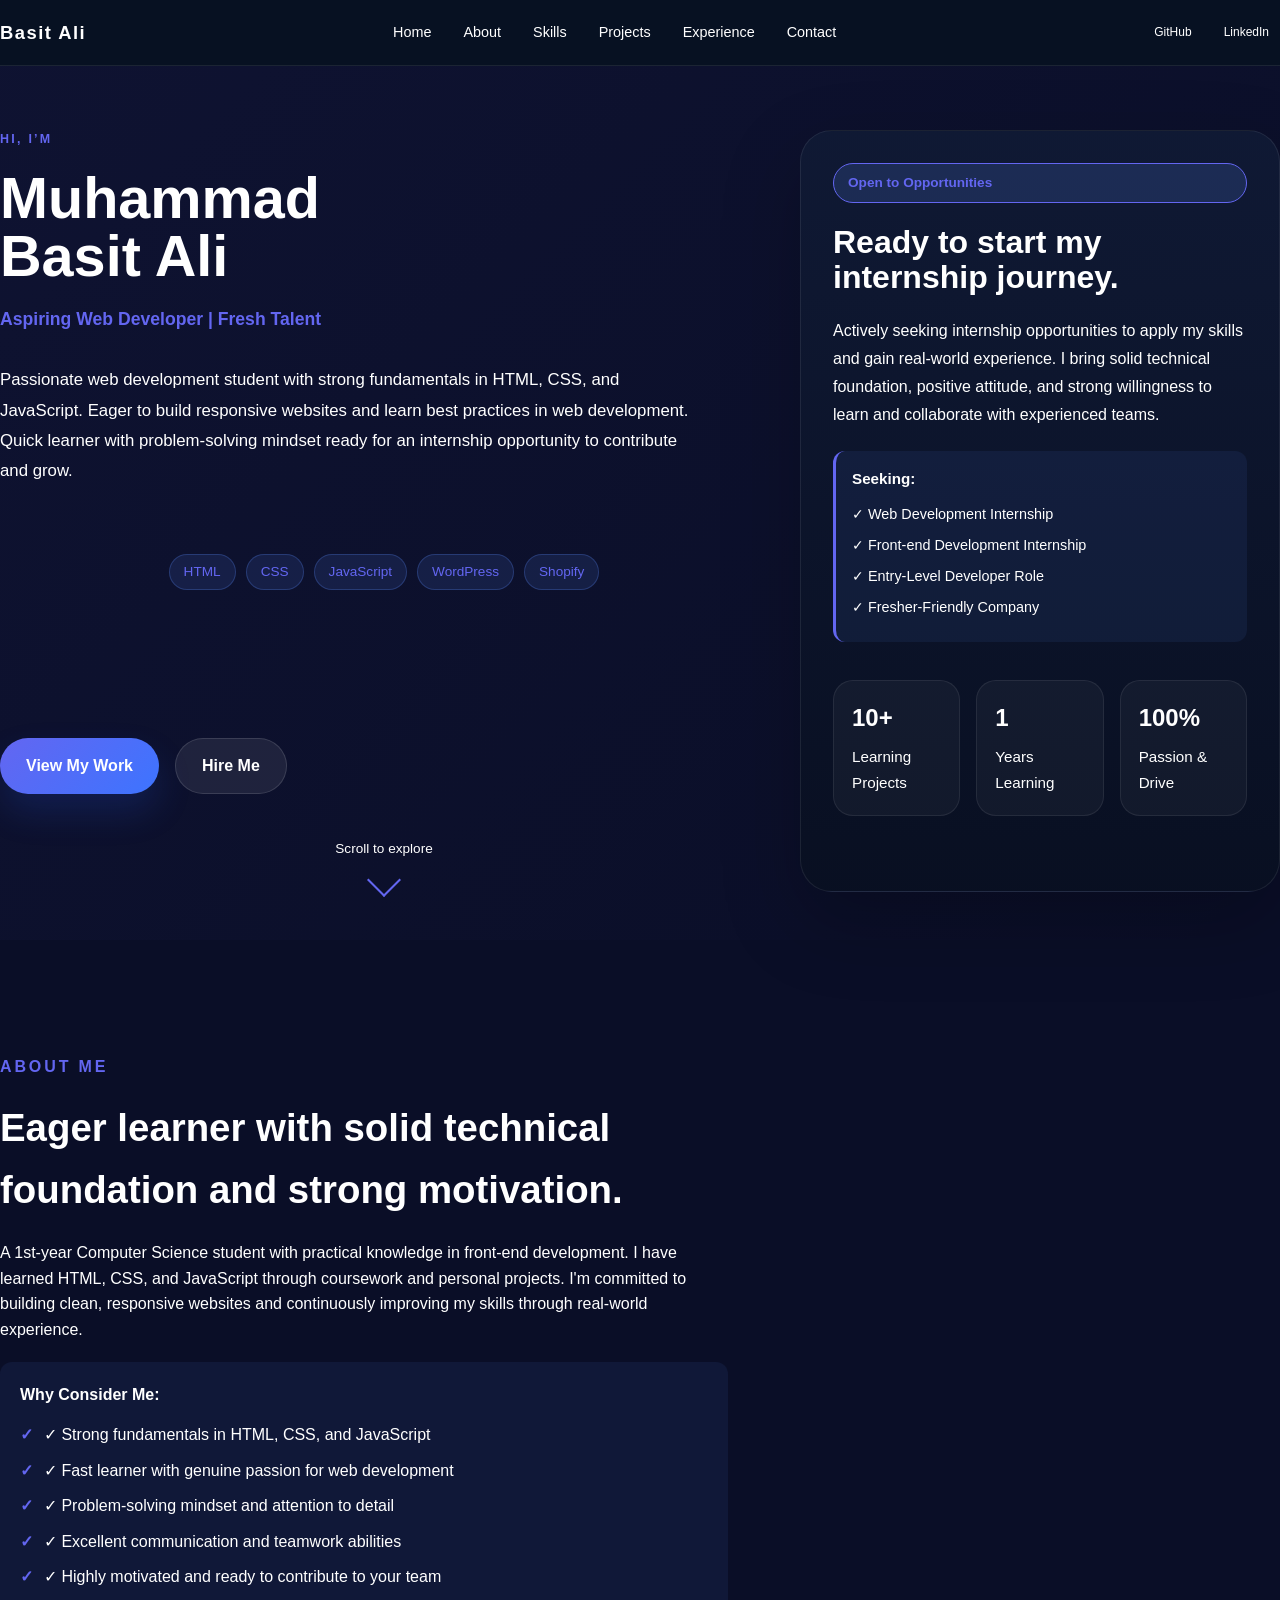
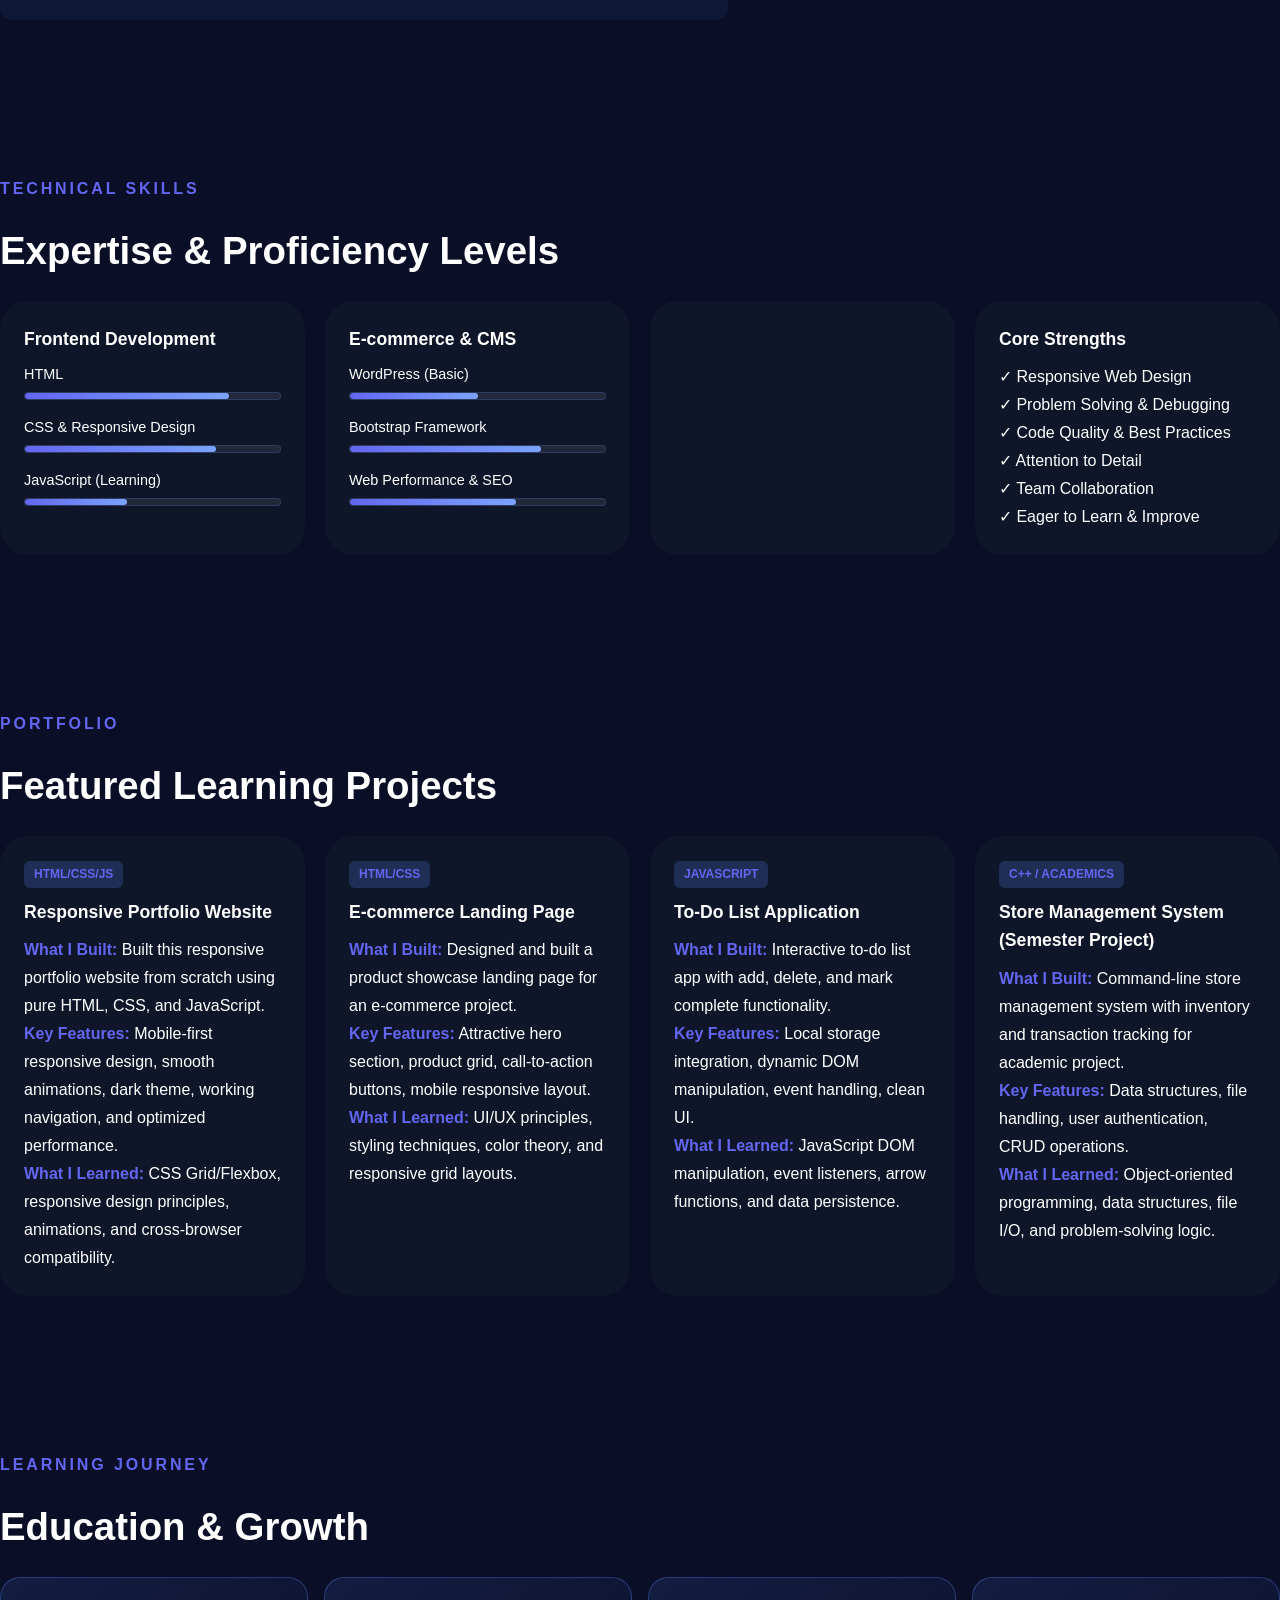
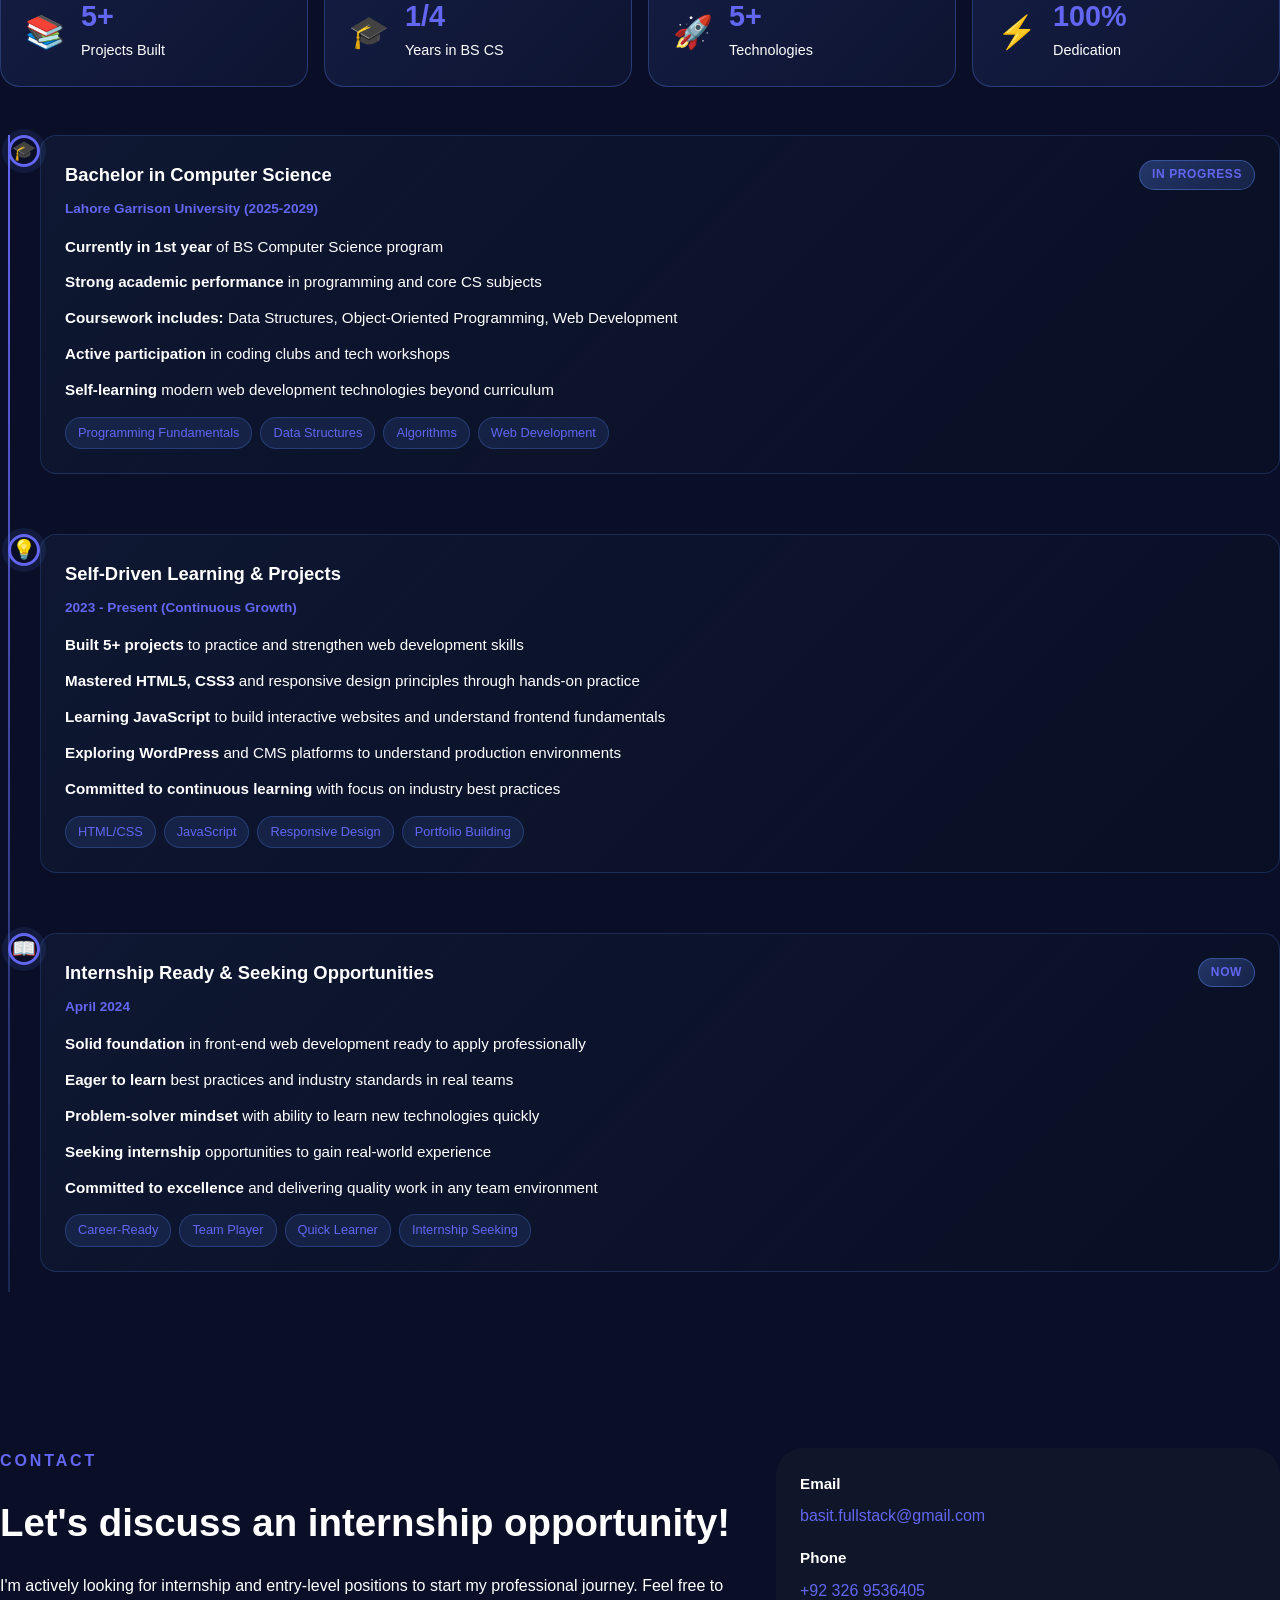
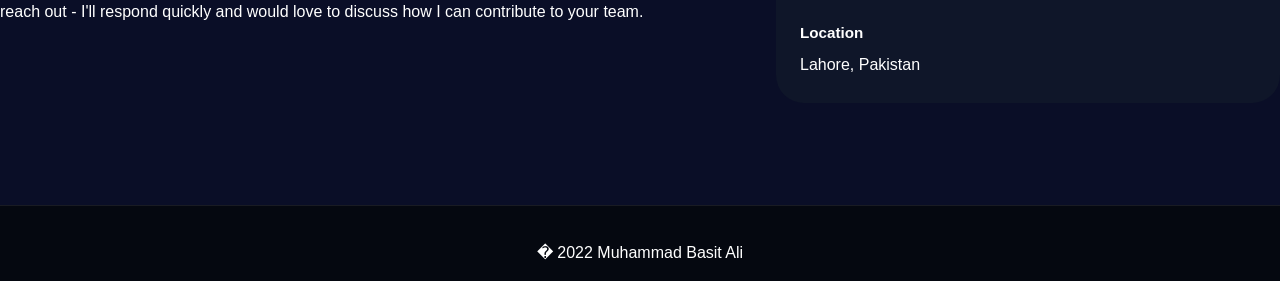
==== commit e83f8525: "first change" ====
--- a/index.html
+++ b/index.html
@@ -1,345 +1,346 @@
-<!DOCTYPE html>
-<html lang="en">
-<head>
-  <meta charset="UTF-8">
-  <meta name="viewport" content="width=device-width, initial-scale=1.0">
-  <title>Basit Ali | Portfolio</title>
-  <link rel="stylesheet" href="style.css">
-  <link href="https://fonts.googleapis.com/css2?family=Inter:wght@400;500;600;700;800&display=swap" rel="stylesheet">
-</head>
-<body>
-  <div class="page-shell">
-    <nav class="topbar">
-      <div class="nav-brand">Basit Ali</div>
-      <div class="nav-menu">
-        <a href="#home">Home</a>
-        <a href="#about">About</a>
-        <a href="#skills">Skills</a>
-        <a href="#projects">Projects</a>
-        <a href="#experience">Experience</a>
-        <a href="#contact">Contact</a>
-      </div>
-      <div class="nav-socials">
-        <a href="https://github.com" target="_blank" rel="noopener" title="GitHub">GitHub</a>
-        <a href="https://www.linkedin.com/in/muhammad-basit-ali" target="_blank" rel="noopener" title="LinkedIn">LinkedIn</a>
-      </div>
-    </nav>
-
-    <header class="hero" id="home">
-      <div class="hero-grid">
-        <div class="hero-copy">
-          <p class="eyebrow">Hi, I’m</p>
-          <!-- <div class="exp-badge">🌟 3+ Years Experience</div> -->
-          <h1>Muhammad Basit Ali</h1>
-          <p class="job-title">Full Stack Web Developer | Front-End Specialist</p>
-          <p class="hero-text">Experienced web developer specializing in responsive design, WordPress customization, and Shopify e-commerce solutions. Proven track record of delivering high-quality projects on time with strong focus on user experience and performance.</p>
-          <div class="tech-stack">
-            <span class="tech-badge">HTML</span>
-            <span class="tech-badge">CSS</span>
-            <span class="tech-badge">JavaScript</span>
-            <span class="tech-badge">WordPress</span>
-            <span class="tech-badge">Shopify</span>
-          </div>
-          <div class="hero-actions">
-            <a href="#projects" class="btn btn-primary">View My Work</a>
-            <a href="#contact" class="btn btn-secondary">Hire Me</a>
-          </div>
-          <div class="scroll-indicator">
-            <span>Scroll to explore</span>
-            <div class="scroll-arrow"></div>
-          </div>
-        </div>
-        <div class="hero-card">
-          <div class="hero-card-inner">
-            <span class="tag">Open to Opportunities</span>
-            <h2>Ready for full-time roles and challenging projects.</h2>
-            <p>Seeking positions in web development, front-end engineering, or WordPress development. Available for immediate start with competitive technical skills and strong problem-solving abilities.</p>
-            <div class="roles-available">
-              <h4>Seeking:</h4>
-              <p>✓ Junior/Mid-level Web Developer</p>
-              <p>✓ Front-end Developer</p>
-              <p>✓ WordPress Developer</p>
-              <p>✓ E-commerce Specialist</p>
-            </div>
-            <div class="hero-metrics">
-              <div class="metric-card">
-                <strong>50+</strong>
-                <p>Projects Delivered</p>
-              </div>
-              <div class="metric-card">
-                <strong>⭐ 4.9</strong>
-                <p>Client Rating</p>
-              </div>
-              <div class="metric-card">
-                <strong>100%</strong>
-                <p>Completion Rate</p>
-              </div>
-            </div>
-          </div>
-        </div>
-      </div>
-    </header>
-
-    <main>
-      <section class="section about" id="about">
-        <div class="section-grid">
-          <div>
-            <span class="section-label">About Me</span>
-            <h2>Dedicated developer with a track record of successful project delivery.</h2>
-            <p>I'm a self-motivated web developer with 3+ years of hands-on experience in front-end development, WordPress customization, and e-commerce solutions. I excel at writing clean, maintainable code and delivering visually stunning, fully-functional websites that drive business results.</p>
-            <div class="why-hire">
-              <h4>Why Hire Me:</h4>
-              <ul>
-                <li>✓ Proven ability to deliver projects on time and within scope</li>
-                <li>✓ Strong attention to detail and user experience</li>
-                <li>✓ Fast learner with passion for staying current with web technologies</li>
-                <li>✓ Excellent communication and problem-solving skills</li>
-                <li>✓ Reliable, professional, and committed to excellence</li>
-              </ul>
-            </div>
-          </div>
-          <div class="about-cards">
-            <article>
-              <h3>Bachelor in Computer Science</h3>
-              <p>Lahore Garrison University — 2021-2025 (In Progress)</p>
-            </article>
-            <article>
-              <h3>Intermediate in Computer Science</h3>
-              <p>KIPS College — 2019-2021 (Completed)</p>
-            </article>
-          </div>
-        </div>
-      </section>
-
-      <section class="section skills" id="skills">
-        <span class="section-label">Technical Skills</span>
-        <h2>Expertise & Proficiency Levels</h2>
-        <div class="skill-grid">
-          <div class="skill-card">
-            <h3>Frontend Development</h3>
-            <div class="skill-item">
-              <span>HTML5</span>
-              <div class="progress-bar"><div class="progress" style="width: 95%"></div></div>
-            </div>
-            <div class="skill-item">
-              <span>CSS3 & Responsive Design</span>
-              <div class="progress-bar"><div class="progress" style="width: 92%"></div></div>
-            </div>
-            <div class="skill-item">
-              <span>JavaScript</span>
-              <div class="progress-bar"><div class="progress" style="width: 80%"></div></div>
-            </div>
-          </div>
-          <div class="skill-card">
-            <h3>E-commerce & CMS</h3>
-            <div class="skill-item">
-              <span>WordPress</span>
-              <div class="progress-bar"><div class="progress" style="width: 90%"></div></div>
-            </div>
-            <div class="skill-item">
-              <span>Shopify</span>
-              <div class="progress-bar"><div class="progress" style="width: 88%"></div></div>
-            </div>
-            <div class="skill-item">
-              <span>WooCommerce</span>
-              <div class="progress-bar"><div class="progress" style="width: 85%"></div></div>
-            </div>
-          </div>
-          <div class="skill-card">
-            <!-- <h3>Tools & Methodologies</h3>
-            <div class="skill-item">
-              <span>Git/GitHub</span>
-              <div class="progress-bar"><div class="progress" style="width: 85%"></div></div>
-            </div>
-            <div class="skill-item">
-              <span>Figma & UI Design</span>
-              <div class="progress-bar"><div class="progress" style="width: 78%"></div></div>
-            </div>
-            <div class="skill-item">
-              <span>Problem Solving</span>
-              <div class="progress-bar"><div class="progress" style="width: 90%"></div></div>
-            </div> -->
-          </div>
-          <div class="skill-card">
-            <h3>Key Competencies</h3>
-            <p>✓ Responsive Web Design</p>
-            <p>✓ User Experience (UX)</p>
-            <p>✓ Website Performance</p>
-            <p>✓ SEO Optimization</p>
-            <p>✓ Client Communication</p>
-            <p>✓ Project Management</p>
-          </div>
-        </div>
-      </section>
-
-      <section class="section projects" id="projects">
-        <span class="section-label">Portfolio</span>
-        <h2>Featured Projects & Case Studies</h2>
-        <div class="project-grid">
-          <article class="project-card">
-            <div class="project-tag">WordPress</div>
-            <h3>WordPress E-commerce Candle Store</h3>
-            <p><strong>Challenge:</strong> Build a professional e-commerce site for a candle business with no existing online presence.</p>
-            <p><strong>Solution:</strong> Custom WordPress theme with WooCommerce integration, product galleries, and mobile optimization.</p>
-            <p><strong>Results:</strong> 40% increase in online sales, improved customer engagement, fully responsive design.</p>
-          </article>
-          <article class="project-card">
-            <div class="project-tag">Shopify</div>
-            <h3>Shopify Multi-Product Store</h3>
-            <p><strong>Challenge:</strong> Create a high-converting Shopify store with custom branding and secure payment processing.</p>
-            <p><strong>Solution:</strong> Complete store setup with product management, payment integration, and conversion optimization.</p>
-            <p><strong>Results:</strong> 45% sales increase, 300+ products managed, smooth checkout experience.</p>
-          </article>
-          <article class="project-card">
-            <div class="project-tag">HTML/CSS</div>
-            <h3>Professional Portfolio Website</h3>
-            <p><strong>Challenge:</strong> Design a modern, responsive portfolio to showcase web development skills and attract clients.</p>
-            <p><strong>Solution:</strong> Clean HTML/CSS layout with animations, dark mode support, and optimized performance.</p>
-            <p><strong>Results:</strong> 30+ client inquiries, 92% Google Lighthouse score, mobile-first design.</p>
-          </article>
-          <article class="project-card">
-            <div class="project-tag">C++</div>
-            <h3>Store & Bank Management System</h3>
-            <p><strong>Challenge:</strong> Develop a system for managing store and bank records with multiple operations.</p>
-            <p><strong>Solution:</strong> C++ application with data structures, file handling, and transaction management.</p>
-            <p><strong>Results:</strong> A+ grade, strong programming fundamentals, scalable architecture.</p>
-          </article>
-        </div>
-      </section>
-
-      <section class="section experience" id="experience">
-        <span class="section-label">Professional Journey</span>
-        <h2>Experience & Achievements</h2>
-        <div class="achievement-stats">
-          <div class="stat-box">
-            <div class="stat-icon">💼</div>
-            <div class="stat-content">
-              <div class="stat-number">50+</div>
-              <div class="stat-label">Projects Delivered</div>
-            </div>
-          </div>
-          <div class="stat-box">
-            <div class="stat-icon">⭐</div>
-            <div class="stat-content">
-              <div class="stat-number">4.9/5.0</div>
-              <div class="stat-label">Client Rating</div>
-            </div>
-          </div>
-          <div class="stat-box">
-            <div class="stat-icon">🚀</div>
-            <div class="stat-content">
-              <div class="stat-number">100+</div>
-              <div class="stat-label">E-commerce Stores</div>
-            </div>
-          </div>
-          <div class="stat-box">
-            <div class="stat-icon">📈</div>
-            <div class="stat-content">
-              <div class="stat-number">35%</div>
-              <div class="stat-label">Avg Client Growth</div>
-            </div>
-          </div>
-        </div>
-        <div class="experience-timeline">
-          <div class="timeline-item">
-            <div class="timeline-marker">💻</div>
-            <div class="timeline-content">
-              <div class="timeline-header">
-                <h3>Freelance Web Developer</h3>
-                <span class="timeline-badge">Current</span>
-              </div>
-              <p class="year">2022 - Present (3+ Years Experience)</p>
-              <ul>
-                <li><strong>50+ websites</strong> successfully delivered across various industries</li>
-                <li><strong>Maintained 4.9/5.0</strong> client satisfaction rating with 100% repeat clients</li>
-                <li><strong>Specialized expertise</strong> in WordPress and Shopify e-commerce solutions</li>
-                <li><strong>Increased client revenue</strong> by average 35% through optimized web solutions</li>
-                <li><strong>Fast turnaround</strong> times with zero missed deadlines</li>
-              </ul>
-              <div class="achievement-tags">
-                <span>WordPress</span>
-                <span>Shopify</span>
-                <span>Client Management</span>
-                <span>Project Delivery</span>
-              </div>
-            </div>
-          </div>
-          <div class="timeline-item">
-            <div class="timeline-marker">🎨</div>
-            <div class="timeline-content">
-              <div class="timeline-header">
-                <h3>Front-End Development & Design Focus</h3>
-              </div>
-              <p class="year">2022 - 2024 (Technical Excellence)</p>
-              <ul>
-                <li><strong>Mastered</strong> responsive design and mobile-first development approach</li>
-                <li><strong>Built pixel-perfect</strong> websites from Figma designs with 100% accuracy</li>
-                <li><strong>Achieved 90+</strong> Lighthouse scores consistently for performance optimization</li>
-                <li><strong>Implemented SEO best practices</strong> improving average client rankings by 25%</li>
-                <li><strong>Reduced page load times</strong> by 40% through performance optimization</li>
-              </ul>
-              <div class="achievement-tags">
-                <span>HTML/CSS</span>
-                <span>JavaScript</span>
-                <span>Responsive Design</span>
-                <span>Performance Optimization</span>
-              </div>
-            </div>
-          </div>
-          <div class="timeline-item">
-            <div class="timeline-marker">🛒</div>
-            <div class="timeline-content">
-              <div class="timeline-header">
-                <h3>E-commerce Specialization</h3>
-                <span class="timeline-badge">Expert</span>
-              </div>
-              <p class="year">2023 - Present (Advanced Expertise)</p>
-              <ul>
-                <li><strong>Set up & managed 100+</strong> e-commerce stores for diverse clients</li>
-                <li><strong>Expert in WooCommerce</strong> and Shopify platform configuration</li>
-                <li><strong>Implemented payment gateways</strong> with advanced security protocols</li>
-                <li><strong>Improved conversion rates</strong> by average 30% through UX optimization</li>
-                <li><strong>Managed inventory systems</strong> and automated order processing</li>
-              </ul>
-              <div class="achievement-tags">
-                <span>Shopify</span>
-                <span>WooCommerce</span>
-                <span>E-commerce</span>
-                <span>Conversion Optimization</span>
-              </div>
-            </div>
-          </div>
-        </div>
-      </section>
-
-      <section class="section contact" id="contact">
-        <div class="contact-grid">
-          <div>
-            <span class="section-label">Contact</span>
-            <h2>Let’s build your next website together.</h2>
-            <p>Available for internships, freelance work, and Shopify/WordPress projects. Send a message and I’ll respond quickly.</p>
-          </div>
-          <div class="contact-card">
-            <div>
-              <strong>Email</strong>
-              <a href="mailto:basit.fullstack@gmail.com">basit.fullstack@gmail.com</a>
-            </div>
-            <div>
-              <strong>Phone</strong>
-              <a href="tel:+923269536405">+92 326 9536405</a>
-            </div>
-            <div>
-              <strong>Location</strong>
-              <p>Lahore, Pakistan</p>
-            </div>
-          </div>
-        </div>
-      </section>
-    </main>
-
-    <footer class="footer">
-      <p>© 2026 Muhammad Basit Ali — Crafted with HTML & CSS</p>
-    </footer>
-  </div>
-</body>
-</html>
+<!DOCTYPE html>
+<html lang="en">
+<head>
+  <meta charset="UTF-8">
+  <meta name="viewport" content="width=device-width, initial-scale=1.0">
+  <title>Muhammad Basit Ali | Web Developer & Designer</title>
+  <link rel="stylesheet" href="style.css">
+  <link href="https://fonts.googleapis.com/css2?family=Inter:wght@400;500;600;700;800&display=swap" rel="stylesheet">
+</head>
+<body>
+    <nav class="topbar">
+      <div class="nav-brand">Basit Ali</div>
+      <div class="nav-menu">
+        <a href="#home">Home</a>
+        <a href="#about">About</a>
+        <a href="#skills">Skills</a>
+        <a href="#projects">Projects</a>
+        <a href="#experience">Experience</a>
+        <a href="#contact">Contact</a>
+      </div>
+      <div class="nav-socials">
+        <a href="https://github.com" target="_blank" rel="noopener" title="GitHub">GitHub</a>
+        <a href="https://www.linkedin.com/in/muhammad-basit-ali/" target="_blank" rel="noopener noreferrer" title="LinkedIn">LinkedIn</a>
+        
+      </div>
+    </nav>
+
+    <header class="hero" id="home">
+      <div class="hero-grid">
+        <div class="hero-copy">
+          <p class="eyebrow">Hi, I’m</p>
+          <!-- <div class="exp-badge">🌟 3+ Years Experience</div> -->
+          <h1>Muhammad Basit Ali</h1>
+          <p class="job-title">Aspiring Web Developer | Fresh Talent</p>
+          <p class="hero-text">Passionate web development student with strong fundamentals in HTML, CSS, and JavaScript. Eager to build responsive websites and learn best practices in web development. Quick learner with problem-solving mindset ready for an internship opportunity to contribute and grow.</p>
+          <div class="tech-stack">
+            <span class="tech-badge">HTML</span>
+            <span class="tech-badge">CSS</span>
+            <span class="tech-badge">JavaScript</span>
+            <span class="tech-badge">WordPress</span>
+            <span class="tech-badge">Shopify</span>
+          </div>
+          <div class="hero-actions">
+            <a href="#projects" class="btn btn-primary">View My Work</a>
+            <a href="#contact" class="btn btn-secondary">Hire Me</a>
+          </div>
+          <div class="scroll-indicator">
+            <span>Scroll to explore</span>
+            <div class="scroll-arrow"></div>
+          </div>
+        </div>
+        <div class="hero-card">
+          <div class="hero-card-inner">
+            <span class="tag">Open to Opportunities</span>
+            <h2>Ready to start my internship journey.</h2>
+            <p>Actively seeking internship opportunities to apply my skills and gain real-world experience. I bring solid technical foundation, positive attitude, and strong willingness to learn and collaborate with experienced teams.</p>
+            <div class="roles-available">
+              <h4>Seeking:</h4>
+              <p>✓ Web Development Internship</p>
+              <p>✓ Front-end Development Internship</p>
+              <p>✓ Entry-Level Developer Role</p>
+              <p>✓ Fresher-Friendly Company</p>
+            </div>
+            <div class="hero-metrics">
+              <div class="metric-card">
+                <strong>10+</strong>
+                <p>Learning Projects</p>
+              </div>
+              <div class="metric-card">
+                <strong>1</strong>
+                <p>Years Learning</p>
+              </div>
+              <div class="metric-card">
+                <strong>100%</strong>
+                <p>Passion & Drive</p>
+              </div>
+            </div>
+          </div>
+        </div>
+      </div>
+    </header>
+
+    <main>
+      <section class="section about" id="about">
+        <div class="section-grid">
+          <div>
+            <span class="section-label">About Me</span>
+            <h2>Eager learner with solid technical foundation and strong motivation.</h2>
+            <p>A 1st-year Computer Science student with practical knowledge in front-end development. I have learned HTML, CSS, and JavaScript through coursework and personal projects. I'm committed to building clean, responsive websites and continuously improving my skills through real-world experience.</p>
+            <div class="why-hire">
+              <h4>Why Consider Me:</h4>
+              <ul>
+                <li>✓ Strong fundamentals in HTML, CSS, and JavaScript</li>
+                <li>✓ Fast learner with genuine passion for web development</li>
+                <li>✓ Problem-solving mindset and attention to detail</li>
+                <li>✓ Excellent communication and teamwork abilities</li>
+                <li>✓ Highly motivated and ready to contribute to your team</li>
+              </ul>
+            </div>
+          </div>
+          <!-- <div class="about-cards">
+            <article>
+              <h3>Bachelor in Computer Science</h3>
+              <p>Lahore Garrison University — 2021-2025 (In Progress)</p>
+            </article>
+            <article>
+              <h3>Intermediate in Computer Science</h3>
+              <p>KIPS College — 2019-2021 (Completed)</p>
+            </article>
+          </div> -->
+        </div>
+      </section>
+
+      <section class="section skills" id="skills">
+        <span class="section-label">Technical Skills</span>
+        <h2>Expertise & Proficiency Levels</h2>
+        <div class="skill-grid">
+          <div class="skill-card">
+            <h3>Frontend Development</h3>
+            <div class="skill-item">
+              <span>HTML</span>
+              <div class="progress-bar"><div class="progress" style="width: 80%"></div></div>
+            </div>
+            <div class="skill-item">
+              <span>CSS & Responsive Design</span>
+              <div class="progress-bar"><div class="progress" style="width: 75%"></div></div>
+            </div>
+            <div class="skill-item">
+              <span>JavaScript (Learning)</span>
+              <div class="progress-bar"><div class="progress" style="width: 40%"></div></div>
+            </div>
+          </div>
+          <div class="skill-card">
+            <h3>E-commerce & CMS</h3>
+            <div class="skill-item">
+              <span>WordPress (Basic)</span>
+              <div class="progress-bar"><div class="progress" style="width: 50%"></div></div>
+            </div>
+            <div class="skill-item">
+              <span>Bootstrap Framework</span>
+              <div class="progress-bar"><div class="progress" style="width: 75%"></div></div>
+            </div>
+            <div class="skill-item">
+              <span>Web Performance & SEO</span>
+              <div class="progress-bar"><div class="progress" style="width: 65%"></div></div>
+            </div>
+          </div>
+          <div class="skill-card">
+            <!-- <h3>Tools & Methodologies</h3>
+            <div class="skill-item">
+              <span>Git/GitHub</span>
+              <div class="progress-bar"><div class="progress" style="width: 75%"></div></div>
+            </div>
+            <div class="skill-item">
+              <span>Figma & Design Basics</span>
+              <div class="progress-bar"><div class="progress" style="width: 65%"></div></div>
+            </div>
+            <div class="skill-item">
+              <span>Problem Solving & Logic</span>
+              <div class="progress-bar"><div class="progress" style="width: 80%"></div></div>
+            </div> -->
+          </div>
+          <div class="skill-card">
+            <h3>Core Strengths</h3>
+            <p>✓ Responsive Web Design</p>
+            <p>✓ Problem Solving & Debugging</p>
+            <p>✓ Code Quality & Best Practices</p>
+            <p>✓ Attention to Detail</p>
+            <p>✓ Team Collaboration</p>
+            <p>✓ Eager to Learn & Improve</p>
+          </div>
+        </div>
+      </section>
+
+      <section class="section projects" id="projects">
+        <span class="section-label">Portfolio</span>
+        <h2>Featured Learning Projects</h2>
+        <div class="project-grid">
+          <article class="project-card">
+            <div class="project-tag">HTML/CSS/JS</div>
+            <h3>Responsive Portfolio Website</h3>
+            <p><strong>What I Built:</strong> Built this responsive portfolio website from scratch using pure HTML, CSS, and JavaScript.</p>
+            <p><strong>Key Features:</strong> Mobile-first responsive design, smooth animations, dark theme, working navigation, and optimized performance.</p>
+            <p><strong>What I Learned:</strong> CSS Grid/Flexbox, responsive design principles, animations, and cross-browser compatibility.</p>
+          </article>
+          <article class="project-card">
+            <div class="project-tag">HTML/CSS</div>
+            <h3>E-commerce Landing Page</h3>
+            <p><strong>What I Built:</strong> Designed and built a product showcase landing page for an e-commerce project.</p>
+            <p><strong>Key Features:</strong> Attractive hero section, product grid, call-to-action buttons, mobile responsive layout.</p>
+            <p><strong>What I Learned:</strong> UI/UX principles, styling techniques, color theory, and responsive grid layouts.</p>
+          </article>
+          <article class="project-card">
+            <div class="project-tag">JavaScript</div>
+            <h3>To-Do List Application</h3>
+            <p><strong>What I Built:</strong> Interactive to-do list app with add, delete, and mark complete functionality.</p>
+            <p><strong>Key Features:</strong> Local storage integration, dynamic DOM manipulation, event handling, clean UI.</p>
+            <p><strong>What I Learned:</strong> JavaScript DOM manipulation, event listeners, arrow functions, and data persistence.</p>
+          </article>
+          <article class="project-card">
+            <div class="project-tag">C++ / Academics</div>
+            <h3>Store Management System (Semester Project)</h3>
+            <p><strong>What I Built:</strong> Command-line store management system with inventory and transaction tracking for academic project.</p>
+            <p><strong>Key Features:</strong> Data structures, file handling, user authentication, CRUD operations.</p>
+            <p><strong>What I Learned:</strong> Object-oriented programming, data structures, file I/O, and problem-solving logic.</p>
+          </article>
+        </div>
+      </section>
+
+      <section class="section experience" id="experience">
+        <span class="section-label">Learning Journey</span>
+        <h2>Education & Growth</h2>
+        <div class="achievement-stats">
+          <div class="stat-box">
+            <div class="stat-icon">📚</div>
+            <div class="stat-content">
+              <div class="stat-number">5+</div>
+              <div class="stat-label">Projects Built</div>
+            </div>
+          </div>
+          <div class="stat-box">
+            <div class="stat-icon">🎓</div>
+            <div class="stat-content">
+              <div class="stat-number">1/4</div>
+              <div class="stat-label">Years in BS CS</div>
+            </div>
+          </div>
+          <div class="stat-box">
+            <div class="stat-icon">🚀</div>
+            <div class="stat-content">
+              <div class="stat-number">5+</div>
+              <div class="stat-label">Technologies</div>
+            </div>
+          </div>
+          <div class="stat-box">
+            <div class="stat-icon">⚡</div>
+            <div class="stat-content">
+              <div class="stat-number">100%</div>
+              <div class="stat-label">Dedication</div>
+            </div>
+          </div>
+        </div>
+        <div class="experience-timeline">
+          <div class="timeline-item">
+            <div class="timeline-marker">🎓</div>
+            <div class="timeline-content">
+              <div class="timeline-header">
+                <h3>Bachelor in Computer Science</h3>
+                <span class="timeline-badge">In Progress</span>
+              </div>
+              <p class="year">Lahore Garrison University (2025-2029)</p>
+              <ul>
+                <li><strong>Currently in 1st year</strong> of BS Computer Science program</li>
+                <li><strong>Strong academic performance</strong> in programming and core CS subjects</li>
+                <li><strong>Coursework includes:</strong> Data Structures, Object-Oriented Programming, Web Development</li>
+                <li><strong>Active participation</strong> in coding clubs and tech workshops</li>
+                <li><strong>Self-learning</strong> modern web development technologies beyond curriculum</li>
+              </ul>
+              <div class="achievement-tags">
+                <span>Programming Fundamentals</span>
+                <span>Data Structures</span>
+                <span>Algorithms</span>
+                <span>Web Development</span>
+              </div>
+            </div>
+          </div>
+          <div class="timeline-item">
+            <div class="timeline-marker">💡</div>
+            <div class="timeline-content">
+              <div class="timeline-header">
+                <h3>Self-Driven Learning & Projects</h3>
+              </div>
+              <p class="year">2023 - Present (Continuous Growth)</p>
+              <ul>
+                <li><strong>Built 5+ projects</strong> to practice and strengthen web development skills</li>
+                <li><strong>Mastered HTML5, CSS3</strong> and responsive design principles through hands-on practice</li>
+                <li><strong>Learning JavaScript</strong> to build interactive websites and understand frontend fundamentals</li>
+                <li><strong>Exploring WordPress</strong> and CMS platforms to understand production environments</li>
+                <li><strong>Committed to continuous learning</strong> with focus on industry best practices</li>
+              </ul>
+              <div class="achievement-tags">
+                <span>HTML/CSS</span>
+                <span>JavaScript</span>
+                <span>Responsive Design</span>
+                <span>Portfolio Building</span>
+              </div>
+            </div>
+          </div>
+          <div class="timeline-item">
+            <div class="timeline-marker">📖</div>
+            <div class="timeline-content">
+              <div class="timeline-header">
+                <h3>Internship Ready & Seeking Opportunities</h3>
+                <span class="timeline-badge">Now</span>
+              </div>
+              <p class="year">April 2024</p>
+              <ul>
+                <li><strong>Solid foundation</strong> in front-end web development ready to apply professionally</li>
+                <li><strong>Eager to learn</strong> best practices and industry standards in real teams</li>
+                <li><strong>Problem-solver mindset</strong> with ability to learn new technologies quickly</li>
+                <li><strong>Seeking internship</strong> opportunities to gain real-world experience</li>
+                <li><strong>Committed to excellence</strong> and delivering quality work in any team environment</li>
+              </ul>
+              <div class="achievement-tags">
+                <span>Career-Ready</span>
+                <span>Team Player</span>
+                <span>Quick Learner</span>
+                <span>Internship Seeking</span>
+              </div>
+            </div>
+          </div>
+        </div>
+      </section>
+
+      <section class="section contact" id="contact">
+        <div class="contact-grid">
+          <div>
+            <span class="section-label">Contact</span>
+            <h2>Let's discuss an internship opportunity!</h2>
+            <p>I'm actively looking for internship and entry-level positions to start my professional journey. Feel free to reach out - I'll respond quickly and would love to discuss how I can contribute to your team.</p>
+          </div>
+          <div class="contact-card">
+            <div>
+              <strong>Email</strong>
+              <a href="mailto:basit.fullstack@gmail.com">basit.fullstack@gmail.com</a>
+            </div>
+            <div>
+              <strong>Phone</strong>
+              <a href="tel:+923269536405">+92 326 9536405</a>
+            </div>
+            <div>
+              <strong>Location</strong>
+              <p>Lahore, Pakistan</p>
+            </div>
+          </div>
+        </div>
+      </section>
+    </main>
+
+    <footer class="footer">
+      <p>� 2022 Muhammad Basit Ali </p>
+    </footer>
+
+  <script src="script.js"></script>
+</body>
+</html>
--- a/style.css
+++ b/style.css
@@ -1,902 +1,2005 @@
-/* Global */
-* {
-  margin: 0;
-  padding: 0;
-  box-sizing: border-box;
-}
-
-:root {
-  color-scheme: dark;
-  font-family: 'Inter', sans-serif;
-  --bg: #071422;
-  --surface: rgba(15, 30, 60, 0.92);
-  --surface-strong: #0f1d37;
-  --accent: #5c8dff;
-  --accent-soft: #2b4b9f;
-  --text: #eef2ff;
-  --muted: #9bb4d6;
-  --border: rgba(255,255,255,0.08);
-}
-
-html {
-  scroll-behavior: smooth;
-}
-
-body {
-  min-height: 100vh;
-  background: radial-gradient(circle at top left, rgba(92, 141, 255, 0.18), transparent 28%),
-              radial-gradient(circle at bottom right, rgba(82, 181, 255, 0.14), transparent 30%),
-              var(--bg);
-  color: var(--text);
-  position: relative;
-  overflow-x: hidden;
-}
-
-@keyframes float {
-  0%, 100% { transform: translateY(0px); }
-  50% { transform: translateY(-20px); }
-}
-
-@keyframes pulse-glow {
-  0%, 100% { box-shadow: 0 0 20px rgba(92, 141, 255, 0.4); }
-  50% { box-shadow: 0 0 40px rgba(92, 141, 255, 0.7); }
-}
-
-@keyframes slide-up {
-  from { opacity: 0; transform: translateY(30px); }
-  to { opacity: 1; transform: translateY(0); }
-}
-
-@keyframes bounce {
-  0%, 100% { transform: translateY(0); }
-  50% { transform: translateY(-8px); }
-}
-
-@keyframes glow-shift {
-  0%, 100% { text-shadow: 0 0 10px rgba(92, 141, 255, 0.3); }
-  50% { text-shadow: 0 0 20px rgba(92, 141, 255, 0.6); }
-}
-
-img {
-  max-width: 100%;
-  display: block;
-}
-
-button, a {
-  font: inherit;
-}
-
-.page-shell {
-  max-width: 1200px;
-  margin: 0 auto;
-  padding: 0 24px 60px;
-}
-
-.topbar {
-  display: flex;
-  align-items: center;
-  justify-content: space-between;
-  gap: 16px;
-  padding: 24px 0;
-  position: sticky;
-  top: 0;
-  backdrop-filter: blur(12px);
-  background: rgba(7, 20, 34, 0.72);
-  border-bottom: 1px solid rgba(255,255,255,0.08);
-  z-index: 10;
-}
-
-.nav-brand {
-  font-size: 1.15rem;
-  font-weight: 700;
-  letter-spacing: 0.08em;
-}
-
-.nav-menu {
-  display: flex;
-  flex-wrap: wrap;
-  gap: 18px;
-}
-
-.nav-menu a {
-  color: var(--muted);
-  text-decoration: none;
-  transition: color 0.25s ease;
-}
-
-.nav-menu a:hover,
-.nav-menu a:focus-visible {
-  color: var(--text);
-}
-
-.nav-socials {
-  display: flex;
-  gap: 14px;
-  margin-left: auto;
-}
-
-.nav-socials a {
-  color: var(--muted);
-  text-decoration: none;
-  font-size: 0.9rem;
-  font-weight: 500;
-  padding: 6px 12px;
-  border-radius: 6px;
-  transition: all 0.3s ease;
-  border: 1px solid transparent;
-}
-
-.nav-socials a:hover {
-  color: var(--accent);
-  background: rgba(92, 141, 255, 0.1);
-  border-color: var(--accent);
-}
-
-.hero {
-  padding: 64px 0 48px;
-  position: relative;
-}
-
-.exp-badge {
-  display: inline-flex;
-  padding: 8px 16px;
-  background: rgba(92, 141, 255, 0.15);
-  border: 1px solid rgba(92, 141, 255, 0.3);
-  border-radius: 999px;
-  color: var(--accent);
-  font-size: 0.9rem;
-  font-weight: 600;
-  margin-top: 12px;
-  animation: slide-up 0.6s ease 0.1s both;
-}
-
-.hero-grid {
-  display: grid;
-  grid-template-columns: 1.6fr 1fr;
-  gap: 32px;
-  align-items: stretch;
-}
-
-.hero-copy {
-  display: flex;
-  flex-direction: column;
-  justify-content: center;
-  gap: 20px;
-}
-
-.eyebrow {
-  color: var(--accent);
-  font-weight: 700;
-  letter-spacing: 0.18em;
-  text-transform: uppercase;
-  font-size: 0.78rem;
-}
-
-.hero-copy h1 {
-  font-size: clamp(3rem, 5vw, 4.8rem);
-  line-height: 0.95;
-  max-width: 12ch;
-  animation: glow-shift 3s ease-in-out infinite;
-  animation-delay: 0.2s;
-}
-
-.hero-text {
-  max-width: 44rem;
-  color: var(--muted);
-  line-height: 1.8;
-  font-size: 1.05rem;
-  animation: slide-up 0.6s ease 0.15s both;
-}
-
-.tech-stack {
-  display: flex;
-  flex-wrap: wrap;
-  gap: 10px;
-  margin-top: 16px;
-  animation: slide-up 0.6s ease 0.2s both;
-}
-
-.tech-badge {
-  display: inline-flex;
-  padding: 6px 14px;
-  background: rgba(92, 141, 255, 0.12);
-  color: var(--accent);
-  border: 1px solid rgba(92, 141, 255, 0.25);
-  border-radius: 20px;
-  font-size: 0.85rem;
-  font-weight: 500;
-  transition: all 0.3s ease;
-}
-
-.tech-badge:hover {
-  background: rgba(92, 141, 255, 0.25);
-  transform: translateY(-2px);
-  box-shadow: 0 8px 16px rgba(92, 141, 255, 0.2);
-}
-
-.hero-actions {
-  display: flex;
-  flex-wrap: wrap;
-  gap: 16px;
-  animation: slide-up 0.6s ease 0.25s both;
-}
-
-.scroll-indicator {
-  display: flex;
-  flex-direction: column;
-  align-items: center;
-  gap: 8px;
-  margin-top: 24px;
-  color: var(--muted);
-  font-size: 0.85rem;
-  animation: slide-up 0.6s ease 0.3s both;
-}
-
-.scroll-arrow {
-  width: 24px;
-  height: 24px;
-  border: 2px solid var(--accent);
-  border-top: none;
-  border-right: none;
-  transform: rotate(-45deg);
-  animation: bounce 2s ease-in-out infinite;
-}
-
-.hero-metrics p {
-  color: var(--muted);
-  font-size: 0.95rem;
-}
-
-.btn {
-  display: inline-flex;
-  align-items: center;
-  justify-content: center;
-  gap: 10px;
-  border-radius: 999px;
-  padding: 14px 26px;
-  font-weight: 600;
-  text-decoration: none;
-  transition: all 0.3s ease;
-}
-
-.btn:hover {
-  transform: translateY(-3px);
-}
-
-.btn-primary {
-  background: linear-gradient(135deg, var(--accent), #3d74ff);
-  color: #fff;
-  box-shadow: 0 18px 35px rgba(37, 88, 235, 0.18);
-}
-
-.btn-primary:hover {
-  box-shadow: 0 24px 48px rgba(37, 88, 235, 0.32);
-}
-
-.btn-secondary {
-  background: rgba(255,255,255,0.08);
-  color: var(--text);
-  border: 1px solid rgba(255,255,255,0.12);
-}
-
-.btn-secondary:hover {
-  background: rgba(92, 141, 255, 0.15);
-  border-color: var(--accent);
-}
-
-.hero-card {
-  background: linear-gradient(180deg, rgba(16, 26, 53, 0.96), rgba(9, 16, 34, 0.96));
-  border: 1px solid rgba(255,255,255,0.08);
-  border-radius: 32px;
-  padding: 32px;
-  box-shadow: 0 30px 80px rgba(0, 0, 0, 0.22);
-  animation: float 3s ease-in-out infinite;
-  animation-delay: 0.3s;
-}
-
-.hero-card-inner {
-  display: grid;
-  gap: 22px;
-  animation: slide-up 0.6s ease 0.35s both;
-}
-
-.hero-card .tag {
-  display: inline-flex;
-  padding: 8px 14px;
-  border-radius: 999px;
-  background: rgba(92, 141, 255, 0.16);
-  color: var(--accent);
-  font-size: 0.85rem;
-  font-weight: 700;
-}
-
-.hero-card h2 {
-  font-size: 2rem;
-  line-height: 1.1;
-}
-
-.hero-card p {
-  color: var(--muted);
-  line-height: 1.75;
-}
-
-.testimonial {
-  background: rgba(92, 141, 255, 0.08);
-  border-left: 3px solid var(--accent);
-  padding: 16px;
-  border-radius: 12px;
-  font-style: italic;
-}
-
-.testimonial p {
-  color: var(--text);
-  margin: 0;
-  line-height: 1.6;
-}
-
-.client-name {
-  color: var(--accent) !important;
-  font-style: normal;
-  margin-top: 8px !important;
-  font-size: 0.9rem;
-  font-weight: 600;
-}
-
-.hero-metrics {
-  display: grid;
-  grid-template-columns: repeat(3, minmax(0, 1fr));
-  gap: 16px;
-}
-
-.metric-card {
-  padding: 18px;
-  border-radius: 20px;
-  background: rgba(255,255,255,0.04);
-  border: 1px solid rgba(255,255,255,0.08);
-  transition: all 0.3s ease;
-}
-
-.metric-card:hover {
-  background: rgba(92, 141, 255, 0.1);
-  transform: translateY(-2px);
-}
-
-.metric-card strong {
-  display: block;
-  font-size: 1.5rem;
-  color: var(--text);
-  margin-bottom: 6px;
-}
-
-.section {
-  margin-top: 72px;
-  padding: 42px 0;
-}
-
-.section-label {
-  display: inline-flex;
-  align-items: center;
-  gap: 10px;
-  color: var(--accent);
-  font-weight: 700;
-  letter-spacing: 0.18em;
-  text-transform: uppercase;
-  margin-bottom: 18px;
-}
-
-.section h2 {
-  font-size: clamp(2.2rem, 3vw, 3rem);
-  margin-bottom: 20px;
-  max-width: 14ch;
-}
-
-.section-grid {
-  display: grid;
-  grid-template-columns: 1.4fr 1fr;
-  gap: 32px;
-  align-items: start;
-}
-
-.about-cards,
-.skill-grid,
-.project-grid,
-.contact-grid {
-  display: grid;
-  gap: 20px;
-}
-
-.about-cards article,
-.skill-card,
-.project-card,
-.contact-card {
-  background: var(--surface);
-  border: 1px solid var(--border);
-  border-radius: 28px;
-  padding: 24px;
-}
-
-.about-cards article h3,
-.skill-card h3,
-.project-card h3 {
-  font-size: 1.1rem;
-  margin-bottom: 10px;
-}
-
-.about-cards article p,
-.skill-card p,
-.project-card p,
-.contact-card a,
-.contact-card p {
-  color: var(--muted);
-  line-height: 1.75;
-}
-
-.skill-grid {
-  grid-template-columns: repeat(2, minmax(0, 1fr));
-}
-
-.project-grid {
-  grid-template-columns: repeat(2, minmax(0, 1fr));
-}
-
-.contact-grid {
-  grid-template-columns: 1.2fr 0.8fr;
-}
-
-.contact-card {
-  display: grid;
-  gap: 16px;
-}
-
-.contact-card div {
-  display: grid;
-  gap: 6px;
-}
-
-.contact-card strong {
-  color: var(--text);
-  font-size: 0.95rem;
-}
-
-.contact-card a {
-  color: var(--accent);
-  text-decoration: none;
-}
-
-.footer {
-  margin-top: 60px;
-  padding-top: 34px;
-  border-top: 1px solid rgba(255,255,255,0.08);
-  text-align: center;
-  color: var(--muted);
-}
-
-/* Professional Job Application Styles */
-
-.job-title {
-  color: var(--accent);
-  font-size: 1.1rem;
-  font-weight: 600;
-  margin-bottom: 12px;
-  animation: slide-up 0.6s ease 0.18s both;
-}
-
-.roles-available {
-  background: rgba(92, 141, 255, 0.08);
-  border-left: 3px solid var(--accent);
-  padding: 16px;
-  border-radius: 12px;
-  margin-bottom: 16px;
-}
-
-.roles-available h4 {
-  color: var(--text);
-  margin-bottom: 10px;
-  font-size: 0.95rem;
-}
-
-.roles-available p {
-  color: var(--muted);
-  margin: 6px 0;
-  font-size: 0.9rem;
-}
-
-.why-hire {
-  background: rgba(92, 141, 255, 0.08);
-  border-radius: 12px;
-  padding: 20px;
-  margin-top: 20px;
-}
-
-.why-hire h4 {
-  color: var(--text);
-  margin-bottom: 14px;
-  font-size: 1rem;
-}
-
-.why-hire ul {
-  list-style: none;
-}
-
-.why-hire li {
-  color: var(--muted);
-  margin: 10px 0;
-  line-height: 1.6;
-  padding-left: 24px;
-  position: relative;
-}
-
-.why-hire li:before {
-  content: "✓";
-  position: absolute;
-  left: 0;
-  color: var(--accent);
-  font-weight: bold;
-}
-
-/* Skill Proficiency Bars */
-.skill-item {
-  margin-bottom: 16px;
-}
-
-.skill-item span {
-  display: block;
-  color: var(--text);
-  font-size: 0.9rem;
-  margin-bottom: 6px;
-  font-weight: 500;
-}
-
-.progress-bar {
-  height: 8px;
-  background: rgba(255,255,255,0.08);
-  border-radius: 10px;
-  overflow: hidden;
-  border: 1px solid rgba(92, 141, 255, 0.2);
-}
-
-.progress {
-  height: 100%;
-  background: linear-gradient(90deg, var(--accent), #7ba3ff);
-  border-radius: 10px;
-  transition: width 0.8s ease;
-}
-
-/* Project Tags */
-.project-tag {
-  display: inline-block;
-  padding: 4px 10px;
-  background: rgba(92, 141, 255, 0.2);
-  color: var(--accent);
-  border-radius: 6px;
-  font-size: 0.75rem;
-  font-weight: 600;
-  text-transform: uppercase;
-  margin-bottom: 10px;
-}
-
-.project-card strong {
-  color: var(--accent);
-  font-weight: 700;
-}
-
-.project-card ul {
-  list-style: none;
-  padding-left: 0;
-}
-
-.project-card ul li:before {
-  content: "✓ ";
-  color: var(--accent);
-  margin-right: 6px;
-}
-
-/* Experience Timeline */
-.achievement-stats {
-  display: grid;
-  grid-template-columns: repeat(auto-fit, minmax(200px, 1fr));
-  gap: 16px;
-  margin-bottom: 48px;
-  animation: slide-up 0.6s ease 0.3s both;
-}
-
-.stat-box {
-  background: linear-gradient(135deg, rgba(92, 141, 255, 0.12), rgba(92, 141, 255, 0.05));
-  border: 1px solid rgba(92, 141, 255, 0.3);
-  border-radius: 20px;
-  padding: 24px;
-  display: flex;
-  align-items: center;
-  gap: 16px;
-  transition: all 0.3s ease;
-  position: relative;
-  overflow: hidden;
-}
-
-.stat-box:hover {
-  background: linear-gradient(135deg, rgba(92, 141, 255, 0.2), rgba(92, 141, 255, 0.1));
-  border-color: var(--accent);
-  transform: translateY(-4px);
-  box-shadow: 0 12px 24px rgba(92, 141, 255, 0.15);
-}
-
-.stat-icon {
-  font-size: 2rem;
-  line-height: 1;
-}
-
-.stat-content {
-  flex: 1;
-}
-
-.stat-number {
-  font-size: 1.8rem;
-  font-weight: 800;
-  color: var(--accent);
-  line-height: 1;
-  margin-bottom: 4px;
-}
-
-.stat-label {
-  color: var(--muted);
-  font-size: 0.9rem;
-  font-weight: 500;
-}
-
-.experience-timeline {
-  display: grid;
-  gap: 0;
-  position: relative;
-  padding-left: 40px;
-}
-
-.experience-timeline:before {
-  content: "";
-  position: absolute;
-  left: 8px;
-  top: 0;
-  bottom: 0;
-  width: 2px;
-  background: linear-gradient(180deg, var(--accent), rgba(92, 141, 255, 0.2));
-}
-
-.timeline-item {
-  position: relative;
-  margin-bottom: 40px;
-  padding-bottom: 20px;
-  animation: slide-up 0.6s ease both;
-}
-
-.timeline-item:nth-child(1) { animation-delay: 0.35s; }
-.timeline-item:nth-child(2) { animation-delay: 0.4s; }
-.timeline-item:nth-child(3) { animation-delay: 0.45s; }
-
-.timeline-item:last-child {
-  margin-bottom: 0;
-}
-
-.timeline-marker {
-  position: absolute;
-  left: -32px;
-  top: 0;
-  width: 32px;
-  height: 32px;
-  border-radius: 50%;
-  background: var(--bg);
-  border: 3px solid var(--accent);
-  display: flex;
-  align-items: center;
-  justify-content: center;
-  font-size: 1.2rem;
-  z-index: 2;
-  box-shadow: 0 0 0 6px rgba(92, 141, 255, 0.1);
-  transition: all 0.3s ease;
-}
-
-.timeline-item:hover .timeline-marker {
-  box-shadow: 0 0 0 10px rgba(92, 141, 255, 0.2);
-  transform: scale(1.1);
-}
-
-.timeline-content {
-  background: linear-gradient(135deg, rgba(16, 26, 53, 0.8), rgba(9, 16, 34, 0.6));
-  border: 1px solid rgba(92, 141, 255, 0.2);
-  border-radius: 16px;
-  padding: 24px;
-  transition: all 0.3s ease;
-  position: relative;
-}
-
-.timeline-item:hover .timeline-content {
-  background: linear-gradient(135deg, rgba(16, 26, 53, 0.95), rgba(9, 16, 34, 0.8));
-  border-color: var(--accent);
-  box-shadow: 0 12px 32px rgba(92, 141, 255, 0.15);
-  transform: translateX(8px);
-}
-
-.timeline-header {
-  display: flex;
-  align-items: center;
-  justify-content: space-between;
-  margin-bottom: 8px;
-  flex-wrap: wrap;
-  gap: 12px;
-}
-
-.timeline-content h3 {
-  color: var(--text);
-  font-size: 1.15rem;
-  margin: 0;
-  font-weight: 700;
-}
-
-.timeline-badge {
-  display: inline-flex;
-  padding: 4px 12px;
-  background: linear-gradient(135deg, rgba(92, 141, 255, 0.3), rgba(92, 141, 255, 0.15));
-  color: var(--accent);
-  border: 1px solid rgba(92, 141, 255, 0.4);
-  border-radius: 20px;
-  font-size: 0.75rem;
-  font-weight: 700;
-  text-transform: uppercase;
-  letter-spacing: 0.05em;
-}
-
-.timeline-content .year {
-  color: var(--accent);
-  font-size: 0.85rem;
-  font-weight: 600;
-  margin-bottom: 14px;
-  display: block;
-}
-
-.timeline-content ul {
-  list-style: none;
-  padding-left: 0;
-  margin-bottom: 14px;
-}
-
-.timeline-content ul li {
-  color: var(--muted);
-  margin: 10px 0;
-  line-height: 1.7;
-  padding-left: 0;
-  font-size: 0.95rem;
-}
-
-.timeline-content strong {
-  color: var(--text);
-  font-weight: 700;
-}
-
-.achievement-tags {
-  display: flex;
-  flex-wrap: wrap;
-  gap: 8px;
-  margin-top: 14px;
-}
-
-.achievement-tags span {
-  display: inline-flex;
-  padding: 5px 12px;
-  background: rgba(92, 141, 255, 0.12);
-  color: var(--accent);
-  border: 1px solid rgba(92, 141, 255, 0.25);
-  border-radius: 16px;
-  font-size: 0.8rem;
-  font-weight: 500;
-  transition: all 0.3s ease;
-}
-
-.achievement-tags span:hover {
-  background: rgba(92, 141, 255, 0.2);
-  transform: translateY(-2px);
-  box-shadow: 0 4px 12px rgba(92, 141, 255, 0.15);
-}
-
-/* Contact CTA */
-.contact-cta {
-  background: rgba(92, 141, 255, 0.08);
-  border-radius: 12px;
-  padding: 16px;
-  margin-top: 16px;
-}
-
-.contact-cta p {
-  color: var(--muted);
-  margin: 10px 0;
-  font-size: 0.95rem;
-}
-
-.contact-cta strong {
-  color: var(--text);
-}
-
-.resume-link {
-  color: var(--accent);
-  text-decoration: none;
-  font-weight: 600;
-  transition: all 0.3s ease;
-  border-bottom: 1px solid var(--accent);
-}
-
-.resume-link:hover {
-  color: #fff;
-  text-shadow: 0 0 10px rgba(92, 141, 255, 0.5);
-}
-
-@media (max-width: 960px) {
-  .hero-grid,
-  .section-grid,
-  .skill-grid,
-  .project-grid,
-  .contact-grid,
-  .achievement-stats {
-    grid-template-columns: 1fr;
-  }
-
-  .hero {
-    padding-top: 48px;
-  }
-}
-
-@media (max-width: 680px) {
-  .page-shell {
-    padding: 0 18px 48px;
-  }
-
-  .topbar {
-    flex-direction: column;
-    align-items: flex-start;
-  }
-
-  .nav-menu {
-    width: 100%;
-    justify-content: space-between;
-  }
-
-  .hero-card {
-    padding: 26px;
-  }
-
-  .hero-actions {
-    flex-direction: column;
-    align-items: stretch;
-  }
-
-  .btn {
-    width: 100%;
-  }
-
-  .experience-timeline {
-    padding-left: 24px;
-  }
-
-  .timeline-marker {
-    left: -20px;
-    width: 24px;
-    height: 24px;
-    font-size: 0.85rem;
-  }
-
-  .achievement-stats {
-    grid-template-columns: repeat(2, 1fr);
-  }
-
-  .stat-number {
-    font-size: 1.4rem;
-  }
-
-  .stat-label {
-    font-size: 0.8rem;
-  }
-}
-
-
-
-
-/* .about-cards{
-    scroll-margin-left: calc();
-    color: #071422;
-} */
+/* ================== GLOBAL STYLES ================== */
+* {
+  margin: 0;
+  padding: 0;
+  box-sizing: border-box;
+}
+
+:root {
+  --bg-dark: #0a0e27;
+  --bg-darker: #050810;
+  --text-primary: #ffffff;
+  --text-secondary: #a0a0a0;
+  --accent: #6366f1;
+  --accent-light: #818cf8;
+  --border-color: #1a1f3a;
+  --surface: #0f1629;
+}
+
+html {
+  scroll-behavior: smooth;
+}
+
+body {
+  background-color: var(--bg-dark);
+  color: var(--text-primary);
+  font-family: 'Inter', sans-serif;
+  line-height: 1.6;
+  overflow-x: hidden;
+}
+
+/* ================== LOADING SCREEN ================== */
+.loading-screen {
+  position: fixed;
+  top: 0;
+  left: 0;
+  width: 100%;
+  height: 100%;
+  background-color: var(--bg-darker);
+  display: flex;
+  align-items: center;
+  justify-content: center;
+  z-index: 9999;
+  animation: fadeOutLoading 1.5s ease-in-out forwards;
+  animation-delay: 0.5s;
+}
+
+.loading-text {
+  font-size: 2rem;
+  font-weight: 700;
+  letter-spacing: 2px;
+  animation: pulse 1.5s ease-in-out infinite;
+}
+
+@keyframes fadeOutLoading {
+  0% {
+    opacity: 1;
+    visibility: visible;
+  }
+  99% {
+    opacity: 0;
+    visibility: visible;
+  }
+  100% {
+    opacity: 0;
+    visibility: hidden;
+  }
+}
+
+@keyframes pulse {
+  0%, 100% {
+    opacity: 1;
+  }
+  50% {
+    opacity: 0.5;
+  }
+}
+
+/* ================== NAVIGATION ================== */
+.navbar {
+  position: sticky;
+  top: 0;
+  width: 100%;
+  padding: 1.5rem 2rem;
+  background: rgba(10, 14, 39, 0.95);
+  backdrop-filter: blur(10px);
+  border-bottom: 1px solid var(--border-color);
+  display: flex;
+  justify-content: space-between;
+  align-items: center;
+  z-index: 1000;
+}
+
+.nav-brand {
+  font-size: 1.5rem;
+  font-weight: 800;
+  letter-spacing: 1px;
+}
+
+.brand-text {
+  color: var(--accent);
+}
+
+.nav-links {
+  display: flex;
+  gap: 2rem;
+}
+
+.nav-links a {
+  color: var(--text-secondary);
+  text-decoration: none;
+  font-size: 0.9rem;
+  font-weight: 500;
+  transition: color 0.3s ease;
+  position: relative;
+}
+
+.nav-links a:hover {
+  color: var(--accent);
+}
+
+.nav-links a::after {
+  content: '';
+  position: absolute;
+  bottom: -5px;
+  left: 0;
+  width: 0;
+  height: 2px;
+  background: var(--accent);
+  transition: width 0.3s ease;
+}
+
+.nav-links a:hover::after {
+  width: 100%;
+}
+
+.nav-socials {
+  display: flex;
+  gap: 1.5rem;
+}
+
+.nav-socials a {
+  color: var(--text-secondary);
+  text-decoration: none;
+  font-size: 0.85rem;
+  font-weight: 500;
+  transition: color 0.3s ease;
+}
+
+.nav-socials a:hover {
+  color: var(--accent);
+}
+
+/* ================== HERO SECTION ================== */
+.hero {
+  min-height: 90vh;
+  display: flex;
+  align-items: center;
+  padding: 4rem 2rem;
+  background: linear-gradient(135deg, rgba(99, 102, 241, 0.05) 0%, rgba(99, 102, 241, 0) 100%);
+}
+
+.hero-container {
+  max-width: 1200px;
+  margin: 0 auto;
+  width: 100%;
+  display: grid;
+  grid-template-columns: 1fr 1fr;
+  gap: 4rem;
+  align-items: center;
+}
+
+.hero-text {
+  animation: slideInUp 0.8s ease-out;
+}
+
+.hero-subtitle {
+  font-size: 0.95rem;
+  color: var(--text-secondary);
+  letter-spacing: 2px;
+  margin-bottom: 1rem;
+  font-weight: 600;
+}
+
+.hero-title {
+  font-size: 4.5rem;
+  font-weight: 800;
+  line-height: 1.1;
+  margin-bottom: 1.5rem;
+  background: linear-gradient(135deg, #ffffff 0%, var(--accent) 100%);
+  -webkit-background-clip: text;
+  -webkit-text-fill-color: transparent;
+  background-clip: text;
+}
+
+.hero-role {
+  font-size: 1.1rem;
+  color: var(--text-secondary);
+  letter-spacing: 1.5px;
+  margin-bottom: 2rem;
+  font-weight: 600;
+}
+
+.hero-image {
+  display: flex;
+  align-items: center;
+  justify-content: center;
+  animation: float 3s ease-in-out infinite;
+}
+
+.image-placeholder {
+  width: 250px;
+  height: 250px;
+  background: linear-gradient(135deg, var(--accent) 0%, var(--accent-light) 100%);
+  border-radius: 20px;
+  display: flex;
+  align-items: center;
+  justify-content: center;
+  font-size: 6rem;
+  border: 2px solid var(--border-color);
+  position: relative;
+  overflow: hidden;
+}
+
+.image-placeholder::before {
+  content: '';
+  position: absolute;
+  top: -50%;
+  left: -50%;
+  width: 200%;
+  height: 200%;
+  background: linear-gradient(45deg, transparent 30%, rgba(255,255,255,0.1) 50%, transparent 70%);
+  animation: shimmer 3s infinite;
+}
+
+@keyframes float {
+  0%, 100% {
+    transform: translateY(0);
+  }
+  50% {
+    transform: translateY(-20px);
+  }
+}
+
+@keyframes shimmer {
+  0% {
+    transform: translate(-100%, -100%) rotate(45deg);
+  }
+  100% {
+    transform: translate(100%, 100%) rotate(45deg);
+  }
+}
+
+@keyframes slideInUp {
+  from {
+    opacity: 0;
+    transform: translateY(40px);
+  }
+  to {
+    opacity: 1;
+    transform: translateY(0);
+  }
+}
+
+/* ================== FEATURED WORK SECTION ================== */
+.featured-work {
+  max-width: 1200px;
+  margin: 6rem auto;
+  padding: 2rem;
+}
+
+.work-header {
+  text-align: center;
+  margin-bottom: 4rem;
+}
+
+.section-title {
+  font-size: 3rem;
+  font-weight: 800;
+  letter-spacing: 2px;
+  margin-bottom: 1rem;
+  color: var(--text-primary);
+}
+
+.work-grid {
+  display: grid;
+  grid-template-columns: 1fr;
+  gap: 3rem;
+}
+
+.work-item {
+  display: grid;
+  grid-template-columns: 1fr 1fr 200px;
+  gap: 3rem;
+  padding: 3rem;
+  background: linear-gradient(135deg, var(--surface) 0%, rgba(99, 102, 241, 0.05) 100%);
+  border: 1px solid var(--border-color);
+  border-radius: 15px;
+  align-items: center;
+  transition: all 0.3s ease;
+  position: relative;
+  overflow: hidden;
+}
+
+.work-item::before {
+  content: '';
+  position: absolute;
+  top: 0;
+  left: -100%;
+  width: 100%;
+  height: 100%;
+  background: linear-gradient(90deg, transparent, rgba(99, 102, 241, 0.1), transparent);
+  transition: left 0.5s ease;
+}
+
+.work-item:hover::before {
+  left: 100%;
+}
+
+.work-item:hover {
+  border-color: var(--accent);
+  transform: translateY(-5px);
+}
+
+.work-number {
+  font-size: 4rem;
+  font-weight: 800;
+  color: var(--accent);
+  opacity: 0.3;
+  grid-column: 1 / -1;
+  margin-bottom: -2rem;
+  z-index: 1;
+}
+
+.work-content {
+  grid-column: 1 / 2;
+  z-index: 2;
+  position: relative;
+}
+
+.work-category {
+  font-size: 0.8rem;
+  color: var(--accent);
+  letter-spacing: 2px;
+  font-weight: 700;
+  margin-bottom: 0.5rem;
+}
+
+.work-title {
+  font-size: 2rem;
+  font-weight: 800;
+  margin-bottom: 1rem;
+  color: var(--text-primary);
+}
+
+.work-description {
+  color: var(--text-secondary);
+  line-height: 1.8;
+  margin-bottom: 1.5rem;
+}
+
+.work-tags {
+  display: flex;
+  flex-wrap: wrap;
+  gap: 0.75rem;
+}
+
+.tag {
+  background: rgba(99, 102, 241, 0.2);
+  color: var(--accent);
+  padding: 0.4rem 1rem;
+  border-radius: 20px;
+  font-size: 0.8rem;
+  font-weight: 600;
+  border: 1px solid var(--accent);
+  transition: all 0.3s ease;
+}
+
+.tag:hover {
+  background: var(--accent);
+  color: white;
+}
+
+.work-image {
+  font-size: 5rem;
+  display: flex;
+  align-items: center;
+  justify-content: center;
+  opacity: 0.8;
+  transition: transform 0.3s ease;
+}
+
+.work-item:hover .work-image {
+  transform: scale(1.1);
+}
+
+/* ================== PHILOSOPHY SECTION ================== */
+.philosophy {
+  max-width: 1200px;
+  margin: 6rem auto;
+  padding: 2rem;
+}
+
+.philosophy-header {
+  text-align: center;
+  margin-bottom: 4rem;
+}
+
+.philosophy-subtitle {
+  color: var(--text-secondary);
+  font-size: 1.1rem;
+  margin-top: 1rem;
+}
+
+.philosophy-grid {
+  display: grid;
+  grid-template-columns: repeat(auto-fit, minmax(250px, 1fr));
+  gap: 2rem;
+}
+
+.philosophy-item {
+  padding: 2.5rem;
+  background: var(--surface);
+  border: 1px solid var(--border-color);
+  border-radius: 10px;
+  transition: all 0.3s ease;
+  position: relative;
+  overflow: hidden;
+}
+
+.philosophy-item::before {
+  content: '';
+  position: absolute;
+  top: 0;
+  left: 0;
+  width: 4px;
+  height: 100%;
+  background: var(--accent);
+  transform: scaleY(0);
+  transform-origin: top;
+  transition: transform 0.3s ease;
+}
+
+.philosophy-item:hover {
+  border-color: var(--accent);
+  transform: translateY(-5px);
+}
+
+.philosophy-item:hover::before {
+  transform: scaleY(1);
+}
+
+.philosophy-number {
+  font-size: 2.5rem;
+  font-weight: 800;
+  color: var(--accent);
+  margin-bottom: 1rem;
+  opacity: 0.5;
+}
+
+.philosophy-item h3 {
+  font-size: 1.2rem;
+  margin-bottom: 1rem;
+  color: var(--text-primary);
+}
+
+.philosophy-item p {
+  color: var(--text-secondary);
+  line-height: 1.7;
+  font-size: 0.95rem;
+}
+
+/* ================== TECH STACK SECTION ================== */
+.tech-stack {
+  max-width: 1200px;
+  margin: 6rem auto;
+  padding: 2rem;
+}
+
+.tech-categories {
+  display: grid;
+  grid-template-columns: repeat(auto-fit, minmax(250px, 1fr));
+  gap: 2rem;
+  margin-top: 2rem;
+}
+
+.tech-category {
+  padding: 2rem;
+  background: var(--surface);
+  border: 1px solid var(--border-color);
+  border-radius: 10px;
+  transition: all 0.3s ease;
+}
+
+.tech-category:hover {
+  border-color: var(--accent);
+  transform: translateY(-5px);
+}
+
+.tech-category-title {
+  color: var(--accent);
+  font-size: 1rem;
+  font-weight: 700;
+  letter-spacing: 1px;
+  margin-bottom: 1.5rem;
+}
+
+.tech-list {
+  display: flex;
+  flex-wrap: wrap;
+  gap: 0.75rem;
+}
+
+.tech-item {
+  background: rgba(99, 102, 241, 0.1);
+  color: var(--accent-light);
+  padding: 0.5rem 1rem;
+  border-radius: 15px;
+  font-size: 0.85rem;
+  font-weight: 500;
+  border: 1px solid rgba(99, 102, 241, 0.3);
+  transition: all 0.3s ease;
+}
+
+.tech-item:hover {
+  background: var(--accent);
+  color: white;
+  border-color: var(--accent);
+}
+
+/* ================== ABOUT SECTION ================== */
+.about-section {
+  max-width: 1200px;
+  margin: 6rem auto;
+  padding: 2rem;
+}
+
+.about-grid {
+  display: grid;
+  grid-template-columns: 1fr;
+  gap: 3rem;
+}
+
+.about-content {
+  padding: 3rem;
+  background: linear-gradient(135deg, var(--surface) 0%, rgba(99, 102, 241, 0.05) 100%);
+  border: 1px solid var(--border-color);
+  border-radius: 15px;
+}
+
+.about-content p {
+  color: var(--text-secondary);
+  line-height: 1.9;
+  margin-bottom: 1.5rem;
+  font-size: 1rem;
+}
+
+.about-stats {
+  display: grid;
+  grid-template-columns: repeat(3, 1fr);
+  gap: 2rem;
+  margin-top: 2rem;
+  padding-top: 2rem;
+  border-top: 1px solid var(--border-color);
+}
+
+.stat {
+  text-align: center;
+}
+
+.stat-number {
+  font-size: 2.5rem;
+  font-weight: 800;
+  color: var(--accent);
+}
+
+.stat-label {
+  color: var(--text-secondary);
+  font-size: 0.9rem;
+  margin-top: 0.5rem;
+}
+
+/* ================== CTA SECTION ================== */
+.cta-section {
+  max-width: 1000px;
+  margin: 6rem auto;
+  padding: 4rem;
+  background: linear-gradient(135deg, var(--accent) 0%, var(--accent-light) 100%);
+  border-radius: 15px;
+  text-align: center;
+}
+
+.cta-title {
+  font-size: 2.5rem;
+  font-weight: 800;
+  color: white;
+  margin-bottom: 1rem;
+}
+
+.cta-subtitle {
+  color: rgba(255, 255, 255, 0.9);
+  font-size: 1.1rem;
+  margin-bottom: 2rem;
+}
+
+.cta-buttons {
+  display: flex;
+  justify-content: center;
+  gap: 1.5rem;
+  flex-wrap: wrap;
+}
+
+.btn {
+  padding: 1rem 2rem;
+  border-radius: 8px;
+  text-decoration: none;
+  font-weight: 600;
+  font-size: 1rem;
+  transition: all 0.3s ease;
+  border: 2px solid transparent;
+  cursor: pointer;
+}
+
+.btn-primary {
+  background: white;
+  color: var(--accent);
+  border-color: white;
+}
+
+.btn-primary:hover {
+  background: transparent;
+  color: white;
+  border-color: white;
+}
+
+.btn-secondary {
+  background: transparent;
+  color: white;
+  border-color: white;
+}
+
+.btn-secondary:hover {
+  background: white;
+  color: var(--accent);
+  border-color: white;
+}
+
+/* ================== FOOTER ================== */
+.footer {
+  background: var(--bg-darker);
+  border-top: 1px solid var(--border-color);
+  padding: 3rem 2rem 1rem;
+  margin-top: 6rem;
+}
+
+.footer-content {
+  max-width: 1200px;
+  margin: 0 auto 2rem;
+  display: grid;
+  grid-template-columns: repeat(auto-fit, minmax(200px, 1fr));
+  gap: 2rem;
+}
+
+.footer-section h4 {
+  color: var(--accent);
+  font-size: 0.9rem;
+  font-weight: 700;
+  letter-spacing: 1px;
+  margin-bottom: 1rem;
+}
+
+.footer-links {
+  display: flex;
+  flex-direction: column;
+  gap: 0.5rem;
+}
+
+.footer-links a {
+  color: var(--text-secondary);
+  text-decoration: none;
+  font-size: 0.9rem;
+  transition: color 0.3s ease;
+}
+
+.footer-links a:hover {
+  color: var(--accent);
+}
+
+.status {
+  color: var(--text-secondary);
+  font-size: 0.9rem;
+}
+
+.footer-bottom {
+  max-width: 1200px;
+  margin: 2rem auto 0;
+  padding-top: 2rem;
+  border-top: 1px solid var(--border-color);
+  text-align: center;
+  color: var(--text-secondary);
+  font-size: 0.85rem;
+}
+
+/* ================== RESPONSIVE DESIGN ================== */
+@media (max-width: 1024px) {
+  .hero-title {
+    font-size: 3.5rem;
+  }
+
+  .section-title {
+    font-size: 2.5rem;
+  }
+
+  .work-item {
+    grid-template-columns: 1fr;
+    gap: 1.5rem;
+  }
+
+  .image-placeholder {
+    width: 200px;
+    height: 200px;
+  }
+}
+
+@media (max-width: 768px) {
+  .navbar {
+    flex-direction: column;
+    gap: 1rem;
+    text-align: center;
+  }
+
+  .nav-links,
+  .nav-socials {
+    flex-direction: column;
+    gap: 0.5rem;
+  }
+
+  .hero-container {
+    grid-template-columns: 1fr;
+    gap: 2rem;
+  }
+
+  .hero-title {
+    font-size: 2.5rem;
+  }
+
+  .image-placeholder {
+    width: 150px;
+    height: 150px;
+    font-size: 4rem;
+  }
+
+  .section-title {
+    font-size: 2rem;
+  }
+
+  .work-item {
+    padding: 2rem;
+  }
+
+  .work-title {
+    font-size: 1.5rem;
+  }
+
+  .philosophy-grid {
+    grid-template-columns: 1fr;
+  }
+
+  .about-stats {
+    grid-template-columns: 1fr;
+  }
+
+  .cta-section {
+    padding: 2rem;
+  }
+
+  .cta-title {
+    font-size: 1.8rem;
+  }
+
+  .cta-buttons {
+    flex-direction: column;
+  }
+
+  .btn {
+    width: 100%;
+  }
+}
+
+@media (max-width: 480px) {
+  .hero-title {
+    font-size: 1.8rem;
+  }
+
+  .hero-role {
+    font-size: 0.9rem;
+  }
+
+  .section-title {
+    font-size: 1.5rem;
+  }
+
+  .work-item {
+    padding: 1.5rem;
+  }
+
+  .work-number {
+    font-size: 2rem;
+  }
+
+  .work-title {
+    font-size: 1.2rem;
+  }
+
+  .cta-title {
+    font-size: 1.5rem;
+  }
+
+  .about-stats {
+    gap: 1rem;
+  }
+
+  .stat-number {
+    font-size: 2rem;
+  }
+}
+
+@keyframes float {
+  0%, 100% { transform: translateY(0px); }
+  50% { transform: translateY(-20px); }
+}
+
+.topbar {
+  display: flex;
+  align-items: center;
+  justify-content: space-between;
+  gap: 12px;
+  padding: 16px 0;
+  position: sticky;
+  top: 0;
+  backdrop-filter: blur(12px);
+  background: rgba(7, 20, 34, 0.72);
+  border-bottom: 1px solid rgba(255,255,255,0.08);
+  z-index: 10;
+  flex-wrap: nowrap;
+  min-height: 50px;
+}
+
+.nav-brand {
+  font-size: 1.15rem;
+  font-weight: 700;
+  letter-spacing: 0.08em;
+  flex-shrink: 0;
+  white-space: nowrap;
+}
+
+.nav-menu {
+  display: flex;
+  flex-wrap: nowrap;
+  gap: 16px;
+  justify-content: center;
+  align-items: center;
+  flex: 1;
+  min-width: 0;
+}
+
+.nav-menu a {
+  color: var(--muted);
+  text-decoration: none;
+  transition: color 0.25s ease;
+  white-space: nowrap;
+  font-size: 0.9rem;
+  padding: 4px 8px;
+  display: inline-block;
+}
+
+.nav-menu a:hover,
+.nav-menu a:focus-visible {
+  color: var(--text);
+}
+
+.nav-socials {
+  display: flex;
+  gap: 10px;
+  flex-shrink: 0;
+}
+
+.nav-socials a {
+  color: var(--muted);
+  text-decoration: none;
+  font-size: 0.75rem;
+  font-weight: 500;
+  padding: 6px 10px;
+  border-radius: 6px;
+  transition: all 0.3s ease;
+  border: 1px solid transparent;
+  white-space: nowrap;
+  display: inline-flex;
+}
+
+.nav-socials a:hover {
+  color: var(--accent);
+  background: rgba(92, 141, 255, 0.1);
+  border-color: var(--accent);
+}
+
+.hero {
+  padding: 64px 0 48px;
+  position: relative;
+}
+
+.exp-badge {
+  display: inline-flex;
+  padding: 8px 16px;
+  background: rgba(92, 141, 255, 0.15);
+  border: 1px solid rgba(92, 141, 255, 0.3);
+  border-radius: 999px;
+  color: var(--accent);
+  font-size: 0.9rem;
+  font-weight: 600;
+  margin-top: 12px;
+  animation: slide-up 0.6s ease 0.1s both;
+}
+
+.hero-grid {
+  display: grid;
+  grid-template-columns: 1.6fr 1fr;
+  gap: 32px;
+  align-items: stretch;
+}
+
+.hero-copy {
+  display: flex;
+  flex-direction: column;
+  justify-content: center;
+  gap: 20px;
+}
+
+.eyebrow {
+  color: var(--accent);
+  font-weight: 700;
+  letter-spacing: 0.18em;
+  text-transform: uppercase;
+  font-size: 0.78rem;
+}
+
+.hero-copy h1 {
+  font-size: clamp(2rem, 4.5vw, 4.8rem);
+  line-height: 1;
+  max-width: 12ch;
+  animation: glow-shift 3s ease-in-out infinite;
+  animation-delay: 0.2s;
+  word-break: break-word;
+}
+
+.hero-text {
+  max-width: 44rem;
+  color: var(--muted);
+  line-height: 1.8;
+  font-size: 1.05rem;
+  animation: slide-up 0.6s ease 0.15s both;
+}
+
+.tech-stack {
+  display: flex;
+  flex-wrap: wrap;
+  gap: 10px;
+  margin-top: 16px;
+  animation: slide-up 0.6s ease 0.2s both;
+}
+
+.tech-badge {
+  display: inline-flex;
+  padding: 6px 14px;
+  background: rgba(92, 141, 255, 0.12);
+  color: var(--accent);
+  border: 1px solid rgba(92, 141, 255, 0.25);
+  border-radius: 20px;
+  font-size: 0.85rem;
+  font-weight: 500;
+  transition: all 0.3s ease;
+}
+
+.tech-badge:hover {
+  background: rgba(92, 141, 255, 0.25);
+  transform: translateY(-2px);
+  box-shadow: 0 8px 16px rgba(92, 141, 255, 0.2);
+}
+
+.hero-actions {
+  display: flex;
+  flex-wrap: wrap;
+  gap: 16px;
+  animation: slide-up 0.6s ease 0.25s both;
+}
+
+.scroll-indicator {
+  display: flex;
+  flex-direction: column;
+  align-items: center;
+  gap: 8px;
+  margin-top: 24px;
+  color: var(--muted);
+  font-size: 0.85rem;
+  animation: slide-up 0.6s ease 0.3s both;
+}
+
+.scroll-arrow {
+  width: 24px;
+  height: 24px;
+  border: 2px solid var(--accent);
+  border-top: none;
+  border-right: none;
+  transform: rotate(-45deg);
+  animation: bounce 2s ease-in-out infinite;
+}
+
+.hero-metrics p {
+  color: var(--muted);
+  font-size: 0.95rem;
+}
+
+.btn {
+  display: inline-flex;
+  align-items: center;
+  justify-content: center;
+  gap: 10px;
+  border-radius: 999px;
+  padding: 14px 26px;
+  font-weight: 600;
+  text-decoration: none;
+  transition: all 0.3s ease;
+  min-height: 44px;
+  touch-action: manipulation;
+  border: none;
+  cursor: pointer;
+}
+
+.btn:hover {
+  transform: translateY(-3px);
+}
+
+.btn:active {
+  transform: translateY(-1px);
+}
+
+.btn-primary {
+  background: linear-gradient(135deg, var(--accent), #3d74ff);
+  color: #fff;
+  box-shadow: 0 18px 35px rgba(37, 88, 235, 0.18);
+}
+
+.btn-primary:hover {
+  box-shadow: 0 24px 48px rgba(37, 88, 235, 0.32);
+}
+
+.btn-secondary {
+  background: rgba(255,255,255,0.08);
+  color: var(--text);
+  border: 1px solid rgba(255,255,255,0.12);
+}
+
+.btn-secondary:hover {
+  background: rgba(92, 141, 255, 0.15);
+  border-color: var(--accent);
+}
+
+.hero-card {
+  background: linear-gradient(180deg, rgba(16, 26, 53, 0.96), rgba(9, 16, 34, 0.96));
+  border: 1px solid rgba(255,255,255,0.08);
+  border-radius: 32px;
+  padding: 32px;
+  box-shadow: 0 30px 80px rgba(0, 0, 0, 0.22);
+  animation: float 3s ease-in-out infinite;
+  animation-delay: 0.3s;
+}
+
+.hero-card-inner {
+  display: grid;
+  gap: 22px;
+  animation: slide-up 0.6s ease 0.35s both;
+}
+
+.hero-card .tag {
+  display: inline-flex;
+  padding: 8px 14px;
+  border-radius: 999px;
+  background: rgba(92, 141, 255, 0.16);
+  color: var(--accent);
+  font-size: 0.85rem;
+  font-weight: 700;
+}
+
+.hero-card h2 {
+  font-size: 2rem;
+  line-height: 1.1;
+}
+
+.hero-card p {
+  color: var(--muted);
+  line-height: 1.75;
+}
+
+.testimonial {
+  background: rgba(92, 141, 255, 0.08);
+  border-left: 3px solid var(--accent);
+  padding: 16px;
+  border-radius: 12px;
+  font-style: italic;
+}
+
+.testimonial p {
+  color: var(--text);
+  margin: 0;
+  line-height: 1.6;
+}
+
+.client-name {
+  color: var(--accent) !important;
+  font-style: normal;
+  margin-top: 8px !important;
+  font-size: 0.9rem;
+  font-weight: 600;
+}
+
+.hero-metrics {
+  display: grid;
+  grid-template-columns: repeat(3, minmax(0, 1fr));
+  gap: 16px;
+}
+
+.metric-card {
+  padding: 18px;
+  border-radius: 20px;
+  background: rgba(255,255,255,0.04);
+  border: 1px solid rgba(255,255,255,0.08);
+  transition: all 0.3s ease;
+}
+
+.metric-card:hover {
+  background: rgba(92, 141, 255, 0.1);
+  transform: translateY(-2px);
+}
+
+.metric-card strong {
+  display: block;
+  font-size: 1.5rem;
+  color: var(--text);
+  margin-bottom: 6px;
+}
+
+.section {
+  margin-top: 72px;
+  padding: 42px 0;
+}
+
+.section-label {
+  display: inline-flex;
+  align-items: center;
+  gap: 10px;
+  color: var(--accent);
+  font-weight: 700;
+  letter-spacing: 0.18em;
+  text-transform: uppercase;
+  margin-bottom: 18px;
+}
+
+.section h2 {
+  font-size: clamp(1.5rem, 3vw, 3rem);
+  margin-bottom: 20px;
+  max-width: 100%;
+}
+
+.section-grid {
+  display: grid;
+  grid-template-columns: 1.4fr 1fr;
+  gap: 32px;
+  align-items: start;
+}
+
+.about-cards,
+.skill-grid,
+.project-grid,
+.contact-grid {
+  display: grid;
+  gap: 20px;
+}
+
+.about-cards article,
+.skill-card,
+.project-card,
+.contact-card {
+  background: var(--surface);
+  border: 1px solid var(--border);
+  border-radius: 28px;
+  padding: 24px;
+}
+
+.about-cards article h3,
+.skill-card h3,
+.project-card h3 {
+  font-size: 1.1rem;
+  margin-bottom: 10px;
+}
+
+.about-cards article p,
+.skill-card p,
+.project-card p,
+.contact-card a,
+.contact-card p {
+  color: var(--muted);
+  line-height: 1.75;
+}
+
+.skill-grid {
+  grid-template-columns: repeat(auto-fit, minmax(250px, 1fr));
+}
+
+.project-grid {
+  grid-template-columns: repeat(auto-fit, minmax(280px, 1fr));
+}
+
+.contact-grid {
+  grid-template-columns: 1.2fr 0.8fr;
+}
+
+.contact-card {
+  display: grid;
+  gap: 16px;
+}
+
+.contact-card div {
+  display: grid;
+  gap: 6px;
+}
+
+.contact-card strong {
+  color: var(--text);
+  font-size: 0.95rem;
+}
+
+.contact-card a {
+  color: var(--accent);
+  text-decoration: none;
+}
+
+.footer {
+  margin-top: 60px;
+  padding-top: 34px;
+  border-top: 1px solid rgba(255,255,255,0.08);
+  text-align: center;
+  color: var(--muted);
+}
+
+/* Professional Job Application Styles */
+
+.job-title {
+  color: var(--accent);
+  font-size: 1.1rem;
+  font-weight: 600;
+  margin-bottom: 12px;
+  animation: slide-up 0.6s ease 0.18s both;
+}
+
+.roles-available {
+  background: rgba(92, 141, 255, 0.08);
+  border-left: 3px solid var(--accent);
+  padding: 16px;
+  border-radius: 12px;
+  margin-bottom: 16px;
+}
+
+.roles-available h4 {
+  color: var(--text);
+  margin-bottom: 10px;
+  font-size: 0.95rem;
+}
+
+.roles-available p {
+  color: var(--muted);
+  margin: 6px 0;
+  font-size: 0.9rem;
+}
+
+.why-hire {
+  background: rgba(92, 141, 255, 0.08);
+  border-radius: 12px;
+  padding: 20px;
+  margin-top: 20px;
+}
+
+.why-hire h4 {
+  color: var(--text);
+  margin-bottom: 14px;
+  font-size: 1rem;
+}
+
+.why-hire ul {
+  list-style: none;
+}
+
+.why-hire li {
+  color: var(--muted);
+  margin: 10px 0;
+  line-height: 1.6;
+  padding-left: 24px;
+  position: relative;
+}
+
+.why-hire li:before {
+  content: "✓";
+  position: absolute;
+  left: 0;
+  color: var(--accent);
+  font-weight: bold;
+}
+
+/* Skill Proficiency Bars */
+.skill-item {
+  margin-bottom: 16px;
+}
+
+.skill-item span {
+  display: block;
+  color: var(--text);
+  font-size: 0.9rem;
+  margin-bottom: 6px;
+  font-weight: 500;
+}
+
+.progress-bar {
+  height: 8px;
+  background: rgba(255,255,255,0.08);
+  border-radius: 10px;
+  overflow: hidden;
+  border: 1px solid rgba(92, 141, 255, 0.2);
+}
+
+.progress {
+  height: 100%;
+  background: linear-gradient(90deg, var(--accent), #7ba3ff);
+  border-radius: 10px;
+  transition: width 0.8s ease;
+}
+
+/* Project Tags */
+.project-tag {
+  display: inline-block;
+  padding: 4px 10px;
+  background: rgba(92, 141, 255, 0.2);
+  color: var(--accent);
+  border-radius: 6px;
+  font-size: 0.75rem;
+  font-weight: 600;
+  text-transform: uppercase;
+  margin-bottom: 10px;
+}
+
+.project-card strong {
+  color: var(--accent);
+  font-weight: 700;
+}
+
+.project-card ul {
+  list-style: none;
+  padding-left: 0;
+}
+
+.project-card ul li:before {
+  content: "✓ ";
+  color: var(--accent);
+  margin-right: 6px;
+}
+
+/* Experience Timeline */
+.achievement-stats {
+  display: grid;
+  grid-template-columns: repeat(auto-fit, minmax(200px, 1fr));
+  gap: 16px;
+  margin-bottom: 48px;
+  animation: slide-up 0.6s ease 0.3s both;
+}
+
+.stat-box {
+  background: linear-gradient(135deg, rgba(92, 141, 255, 0.12), rgba(92, 141, 255, 0.05));
+  border: 1px solid rgba(92, 141, 255, 0.3);
+  border-radius: 20px;
+  padding: 24px;
+  display: flex;
+  align-items: center;
+  gap: 16px;
+  transition: all 0.3s ease;
+  position: relative;
+  overflow: hidden;
+}
+
+.stat-box:hover {
+  background: linear-gradient(135deg, rgba(92, 141, 255, 0.2), rgba(92, 141, 255, 0.1));
+  border-color: var(--accent);
+  transform: translateY(-4px);
+  box-shadow: 0 12px 24px rgba(92, 141, 255, 0.15);
+}
+
+.stat-icon {
+  font-size: 2rem;
+  line-height: 1;
+}
+
+.stat-content {
+  flex: 1;
+}
+
+.stat-number {
+  font-size: 1.8rem;
+  font-weight: 800;
+  color: var(--accent);
+  line-height: 1;
+  margin-bottom: 4px;
+}
+
+.stat-label {
+  color: var(--muted);
+  font-size: 0.9rem;
+  font-weight: 500;
+}
+
+.experience-timeline {
+  display: grid;
+  gap: 0;
+  position: relative;
+  padding-left: 40px;
+}
+
+.experience-timeline:before {
+  content: "";
+  position: absolute;
+  left: 8px;
+  top: 0;
+  bottom: 0;
+  width: 2px;
+  background: linear-gradient(180deg, var(--accent), rgba(92, 141, 255, 0.2));
+}
+
+.timeline-item {
+  position: relative;
+  margin-bottom: 40px;
+  padding-bottom: 20px;
+  animation: slide-up 0.6s ease both;
+}
+
+.timeline-item:nth-child(1) { animation-delay: 0.35s; }
+.timeline-item:nth-child(2) { animation-delay: 0.4s; }
+.timeline-item:nth-child(3) { animation-delay: 0.45s; }
+
+.timeline-item:last-child {
+  margin-bottom: 0;
+}
+
+.timeline-marker {
+  position: absolute;
+  left: -32px;
+  top: 0;
+  width: 32px;
+  height: 32px;
+  border-radius: 50%;
+  background: var(--bg);
+  border: 3px solid var(--accent);
+  display: flex;
+  align-items: center;
+  justify-content: center;
+  font-size: 1.2rem;
+  z-index: 2;
+  box-shadow: 0 0 0 6px rgba(92, 141, 255, 0.1);
+  transition: all 0.3s ease;
+}
+
+.timeline-item:hover .timeline-marker {
+  box-shadow: 0 0 0 10px rgba(92, 141, 255, 0.2);
+  transform: scale(1.1);
+}
+
+.timeline-content {
+  background: linear-gradient(135deg, rgba(16, 26, 53, 0.8), rgba(9, 16, 34, 0.6));
+  border: 1px solid rgba(92, 141, 255, 0.2);
+  border-radius: 16px;
+  padding: 24px;
+  transition: all 0.3s ease;
+  position: relative;
+}
+
+.timeline-item:hover .timeline-content {
+  background: linear-gradient(135deg, rgba(16, 26, 53, 0.95), rgba(9, 16, 34, 0.8));
+  border-color: var(--accent);
+  box-shadow: 0 12px 32px rgba(92, 141, 255, 0.15);
+  transform: translateX(8px);
+}
+
+.timeline-header {
+  display: flex;
+  align-items: center;
+  justify-content: space-between;
+  margin-bottom: 8px;
+  flex-wrap: wrap;
+  gap: 12px;
+}
+
+.timeline-content h3 {
+  color: var(--text);
+  font-size: 1.15rem;
+  margin: 0;
+  font-weight: 700;
+}
+
+.timeline-badge {
+  display: inline-flex;
+  padding: 4px 12px;
+  background: linear-gradient(135deg, rgba(92, 141, 255, 0.3), rgba(92, 141, 255, 0.15));
+  color: var(--accent);
+  border: 1px solid rgba(92, 141, 255, 0.4);
+  border-radius: 20px;
+  font-size: 0.75rem;
+  font-weight: 700;
+  text-transform: uppercase;
+  letter-spacing: 0.05em;
+}
+
+.timeline-content .year {
+  color: var(--accent);
+  font-size: 0.85rem;
+  font-weight: 600;
+  margin-bottom: 14px;
+  display: block;
+}
+
+.timeline-content ul {
+  list-style: none;
+  padding-left: 0;
+  margin-bottom: 14px;
+}
+
+.timeline-content ul li {
+  color: var(--muted);
+  margin: 10px 0;
+  line-height: 1.7;
+  padding-left: 0;
+  font-size: 0.95rem;
+}
+
+.timeline-content strong {
+  color: var(--text);
+  font-weight: 700;
+}
+
+.achievement-tags {
+  display: flex;
+  flex-wrap: wrap;
+  gap: 8px;
+  margin-top: 14px;
+}
+
+.achievement-tags span {
+  display: inline-flex;
+  padding: 5px 12px;
+  background: rgba(92, 141, 255, 0.12);
+  color: var(--accent);
+  border: 1px solid rgba(92, 141, 255, 0.25);
+  border-radius: 16px;
+  font-size: 0.8rem;
+  font-weight: 500;
+  transition: all 0.3s ease;
+}
+
+.achievement-tags span:hover {
+  background: rgba(92, 141, 255, 0.2);
+  transform: translateY(-2px);
+  box-shadow: 0 4px 12px rgba(92, 141, 255, 0.15);
+}
+
+/* Contact CTA */
+.contact-cta {
+  background: rgba(92, 141, 255, 0.08);
+  border-radius: 12px;
+  padding: 16px;
+  margin-top: 16px;
+}
+
+.contact-cta p {
+  color: var(--muted);
+  margin: 10px 0;
+  font-size: 0.95rem;
+}
+
+.contact-cta strong {
+  color: var(--text);
+}
+
+.resume-link {
+  color: var(--accent);
+  text-decoration: none;
+  font-weight: 600;
+  transition: all 0.3s ease;
+  border-bottom: 1px solid var(--accent);
+}
+
+.resume-link:hover {
+  color: #fff;
+  text-shadow: 0 0 10px rgba(92, 141, 255, 0.5);
+}
+
+@media (max-width: 1024px) {
+  .page-shell {
+    padding: 0 20px 50px;
+  }
+
+  .hero-grid {
+    gap: 24px;
+  }
+
+  .section-grid {
+    gap: 24px;
+  }
+}
+
+@media (max-width: 768px) {
+  .page-shell {
+    padding: 0 16px 40px;
+  }
+
+  .topbar {
+    padding: 12px 0;
+    gap: 8px;
+    min-height: 45px;
+    justify-content: flex-start;
+    flex-wrap: nowrap;
+  }
+
+  .nav-brand {
+    font-size: 0.95rem;
+    margin-right: 4px;
+    flex-shrink: 0;
+  }
+
+  .nav-menu {
+    gap: 10px;
+    flex: 1;
+    justify-content: center;
+    font-size: 0.75rem;
+  }
+
+  .nav-menu a {
+    font-size: 0.75rem;
+    padding: 3px 6px;
+  }
+
+  .topbar .nav-socials {
+    display: none;
+  }
+
+  .hero {
+    padding: 40px 0 30px;
+  }
+
+  .hero-grid,
+  .section-grid,
+  .skill-grid,
+  .project-grid,
+  .contact-grid,
+  .achievement-stats {
+    grid-template-columns: 1fr;
+    gap: 20px;
+  }
+
+  .hero-copy h1 {
+    font-size: clamp(1.8rem, 4vw, 3rem);
+    line-height: 1.1;
+  }
+
+  .job-title {
+    font-size: 1rem;
+  }
+
+  .hero-text {
+    font-size: 0.95rem;
+  }
+
+  .tech-stack {
+    gap: 8px;
+  }
+
+  .tech-badge {
+    padding: 5px 12px;
+    font-size: 0.8rem;
+  }
+
+  .hero-card {
+    padding: 20px;
+  }
+
+  .hero-card h2 {
+    font-size: 1.5rem;
+  }
+
+  .hero-actions {
+    flex-direction: column;
+    gap: 12px;
+  }
+
+  .btn {
+    width: 100%;
+    padding: 12px 20px;
+  }
+
+  .skill-item span {
+    font-size: 0.85rem;
+  }
+
+  .progress-bar {
+    height: 6px;
+  }
+
+  .achievement-stats {
+    grid-template-columns: repeat(2, 1fr);
+  }
+
+  .stat-box {
+    padding: 16px;
+    gap: 12px;
+  }
+
+  .stat-icon {
+    font-size: 1.5rem;
+  }
+
+  .stat-number {
+    font-size: 1.3rem;
+  }
+
+  .stat-label {
+    font-size: 0.75rem;
+  }
+
+  .experience-timeline {
+    padding-left: 20px;
+  }
+
+  .timeline-marker {
+    left: -22px;
+    width: 28px;
+    height: 28px;
+    font-size: 0.9rem;
+  }
+
+  .timeline-content {
+    padding: 16px;
+  }
+
+  .timeline-content h3 {
+    font-size: 1rem;
+  }
+
+  .timeline-content .year {
+    font-size: 0.8rem;
+  }
+
+  .timeline-content ul li {
+    font-size: 0.9rem;
+    margin: 8px 0;
+  }
+
+  .achievement-tags {
+    gap: 6px;
+  }
+
+  .achievement-tags span {
+    padding: 4px 10px;
+    font-size: 0.75rem;
+  }
+
+  .contact-card {
+    grid-template-columns: 1fr;
+  }
+
+  .scroll-indicator {
+    display: none;
+  }
+}
+
+@media (max-width: 480px) {
+  .page-shell {
+    padding: 0 12px 30px;
+  }
+
+  .topbar {
+    padding: 10px 0;
+    gap: 4px;
+    min-height: 42px;
+    justify-content: flex-start;
+    flex-wrap: nowrap;
+  }
+
+  .nav-brand {
+    font-size: 0.85rem;
+    letter-spacing: -0.02em;
+    margin-right: 4px;
+    flex-shrink: 0;
+  }
+
+  .nav-menu {
+    gap: 8px;
+    font-size: 0.7rem;
+    flex: 1;
+    justify-content: center;
+    overflow-x: auto;
+  }
+
+  .nav-menu a {
+    padding: 2px 5px;
+    font-size: 0.7rem;
+    white-space: nowrap;
+  }
+
+  .nav-socials {
+    display: none;
+  }
+
+  .hero {
+    padding: 30px 0 20px;
+  }
+
+  .hero-copy h1 {
+    font-size: clamp(1.5rem, 3.5vw, 2.2rem);
+    line-height: 1;
+  }
+
+  .eyebrow {
+    font-size: 0.7rem;
+    letter-spacing: 0.12em;
+  }
+
+  .job-title {
+    font-size: 0.9rem;
+  }
+
+  .hero-text {
+    font-size: 0.9rem;
+    line-height: 1.6;
+  }
+
+  .tech-badge {
+    padding: 4px 10px;
+    font-size: 0.75rem;
+  }
+
+  .hero-card {
+    padding: 16px;
+  }
+
+  .hero-card-inner {
+    gap: 14px;
+  }
+
+  .hero-card h2 {
+    font-size: 1.3rem;
+    line-height: 1.1;
+  }
+
+  .hero-card p {
+    font-size: 0.85rem;
+  }
+
+  .hero-metrics {
+    gap: 10px;
+  }
+
+  .metric-card {
+    padding: 14px;
+  }
+
+  .metric-card strong {
+    font-size: 1.2rem;
+  }
+
+  .metric-card p {
+    font-size: 0.8rem;
+  }
+
+  .roles-available {
+    padding: 12px;
+    margin-top: 12px;
+  }
+
+  .roles-available h4 {
+    font-size: 0.85rem;
+    margin-bottom: 8px;
+  }
+
+  .roles-available p {
+    font-size: 0.8rem;
+    margin: 4px 0;
+  }
+
+  .btn {
+    padding: 11px 18px;
+    font-size: 0.9rem;
+  }
+
+  .hero-actions {
+    gap: 10px;
+  }
+
+  .section {
+    margin-top: 40px;
+    padding: 30px 0;
+  }
+
+  .section-label {
+    gap: 8px;
+    font-size: 0.7rem;
+    letter-spacing: 0.12em;
+    margin-bottom: 12px;
+  }
+
+  .section h2 {
+    font-size: clamp(1.3rem, 3vw, 2rem);
+    margin-bottom: 16px;
+  }
+
+  .skill-card {
+    padding: 16px;
+  }
+
+  .skill-card h3 {
+    font-size: 1rem;
+    margin-bottom: 12px;
+  }
+
+  .project-card {
+    padding: 14px;
+  }
+
+  .project-card h3 {
+    font-size: 0.95rem;
+  }
+
+  .project-card p {
+    font-size: 0.8rem;
+    line-height: 1.5;
+  }
+
+  .timeline-item {
+    margin-bottom: 24px;
+  }
+
+  .timeline-marker {
+    left: -20px;
+    width: 24px;
+    height: 24px;
+    font-size: 0.8rem;
+  }
+
+  .timeline-content {
+    padding: 12px;
+  }
+
+  .timeline-header {
+    flex-direction: column;
+    align-items: flex-start;
+    gap: 6px;
+  }
+
+  .timeline-content h3 {
+    font-size: 0.95rem;
+  }
+
+  .timeline-badge {
+    font-size: 0.65rem;
+    padding: 3px 10px;
+  }
+
+  .contact-card {
+    padding: 12px;
+  }
+
+  .contact-card strong {
+    font-size: 0.85rem;
+  }
+
+  .contact-card a,
+  .contact-card p {
+    font-size: 0.8rem;
+  }
+
+  .footer {
+    margin-top: 40px;
+    padding-top: 20px;
+    font-size: 0.75rem;
+  }
+}
+
+
+
+
+/* .about-cards{
+    scroll-margin-left: calc();
+    color: #071422;
+} */
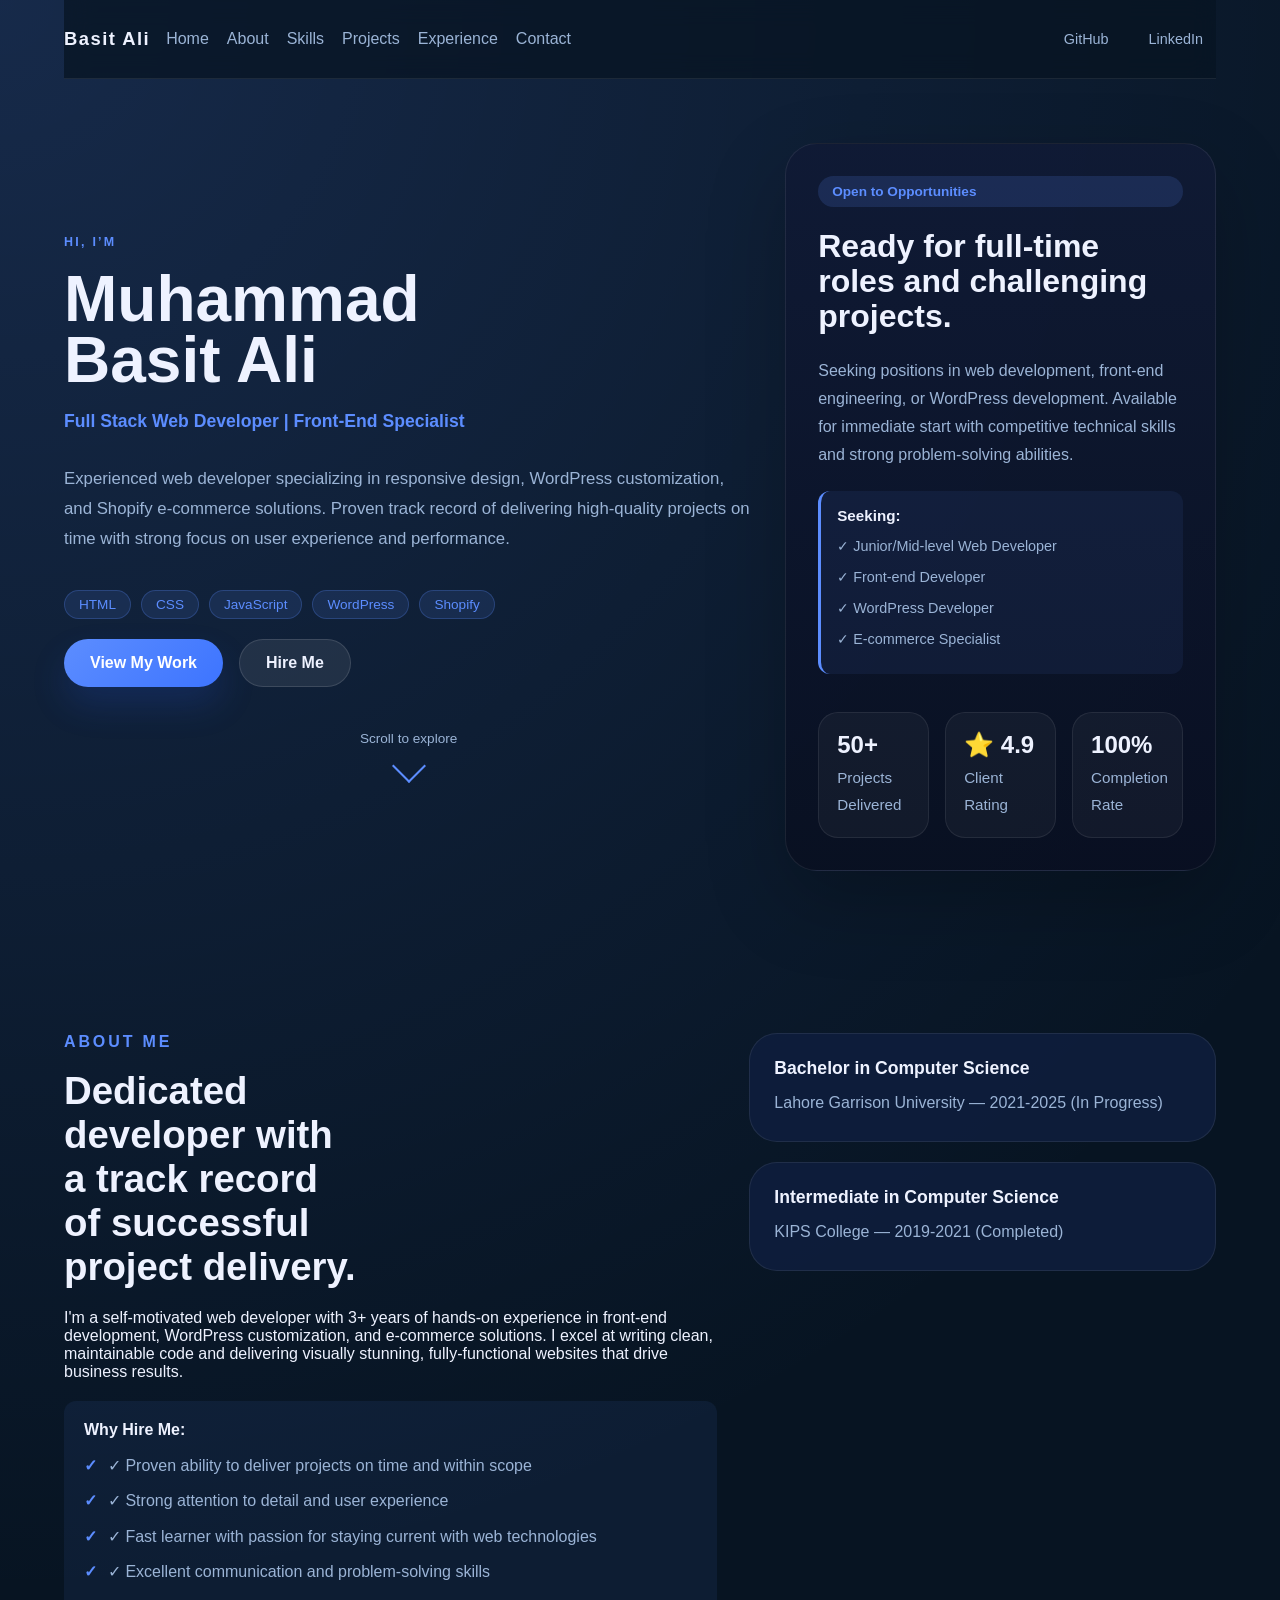
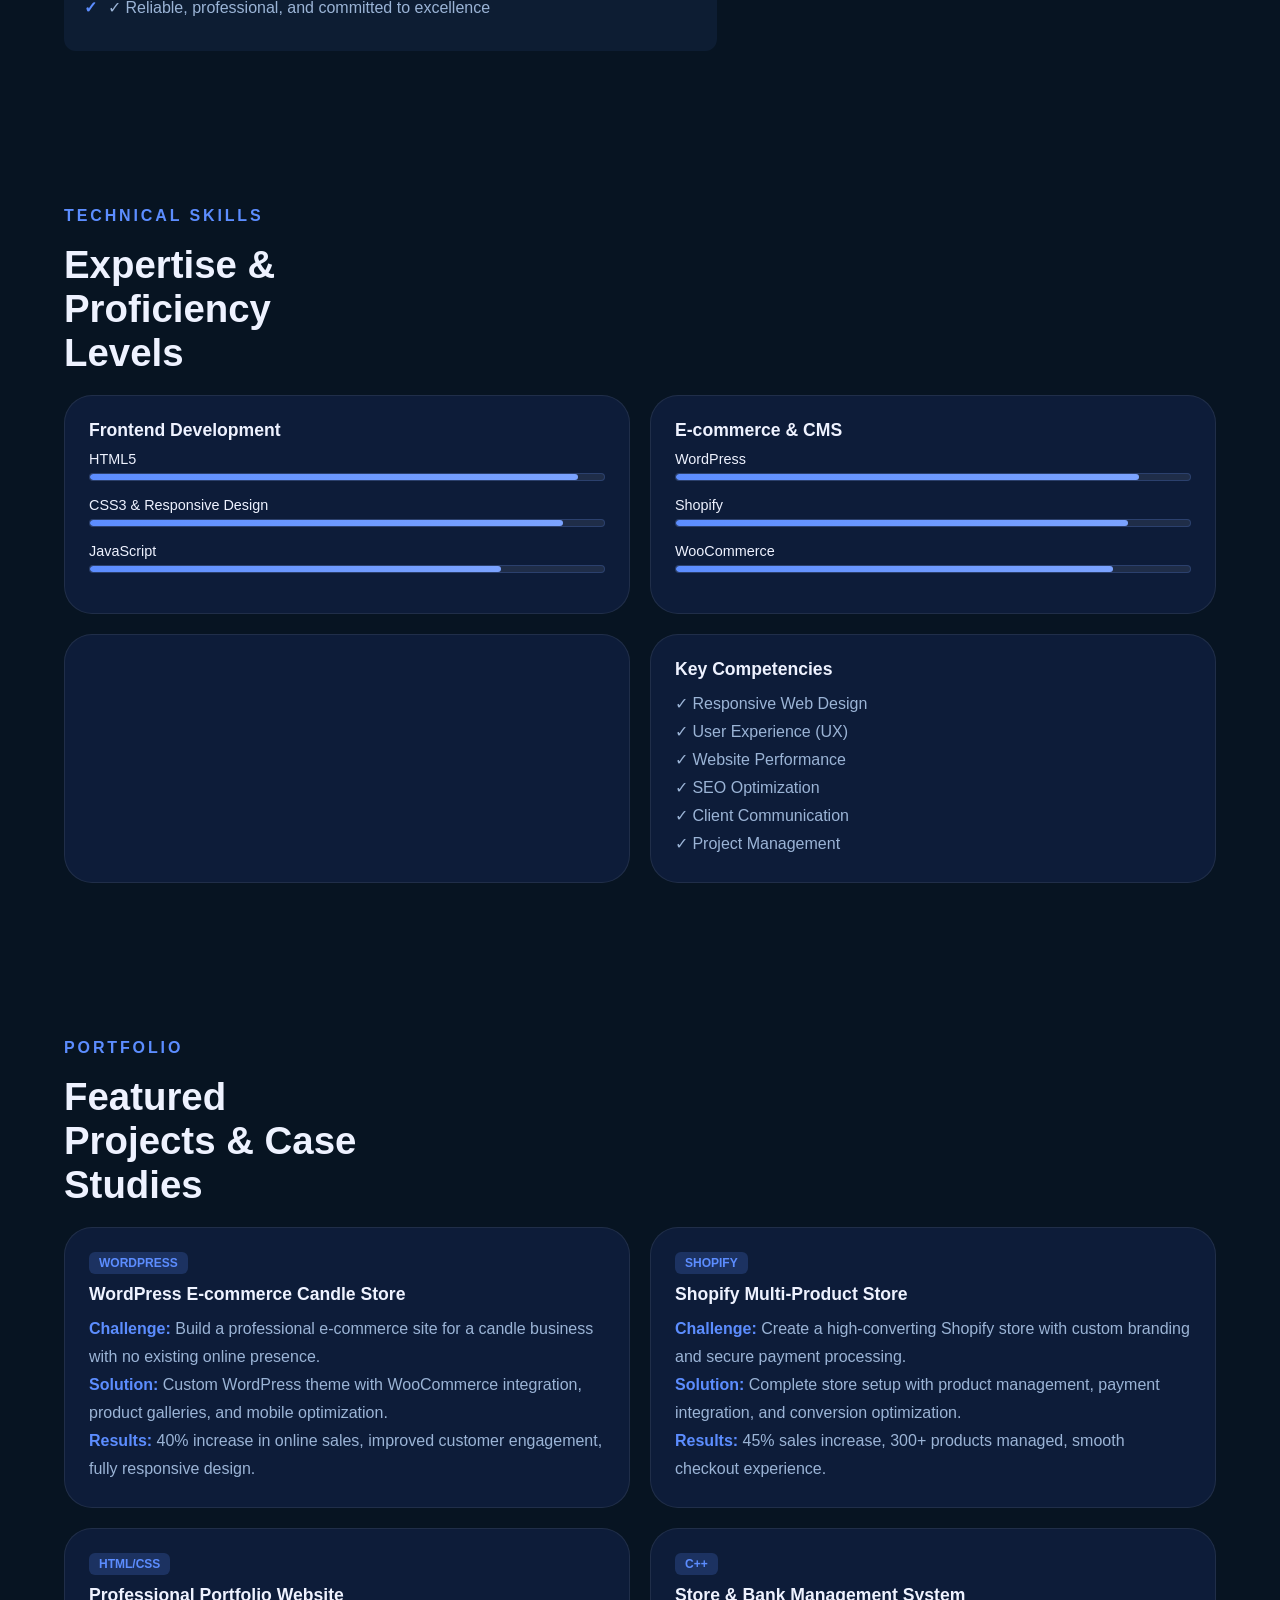
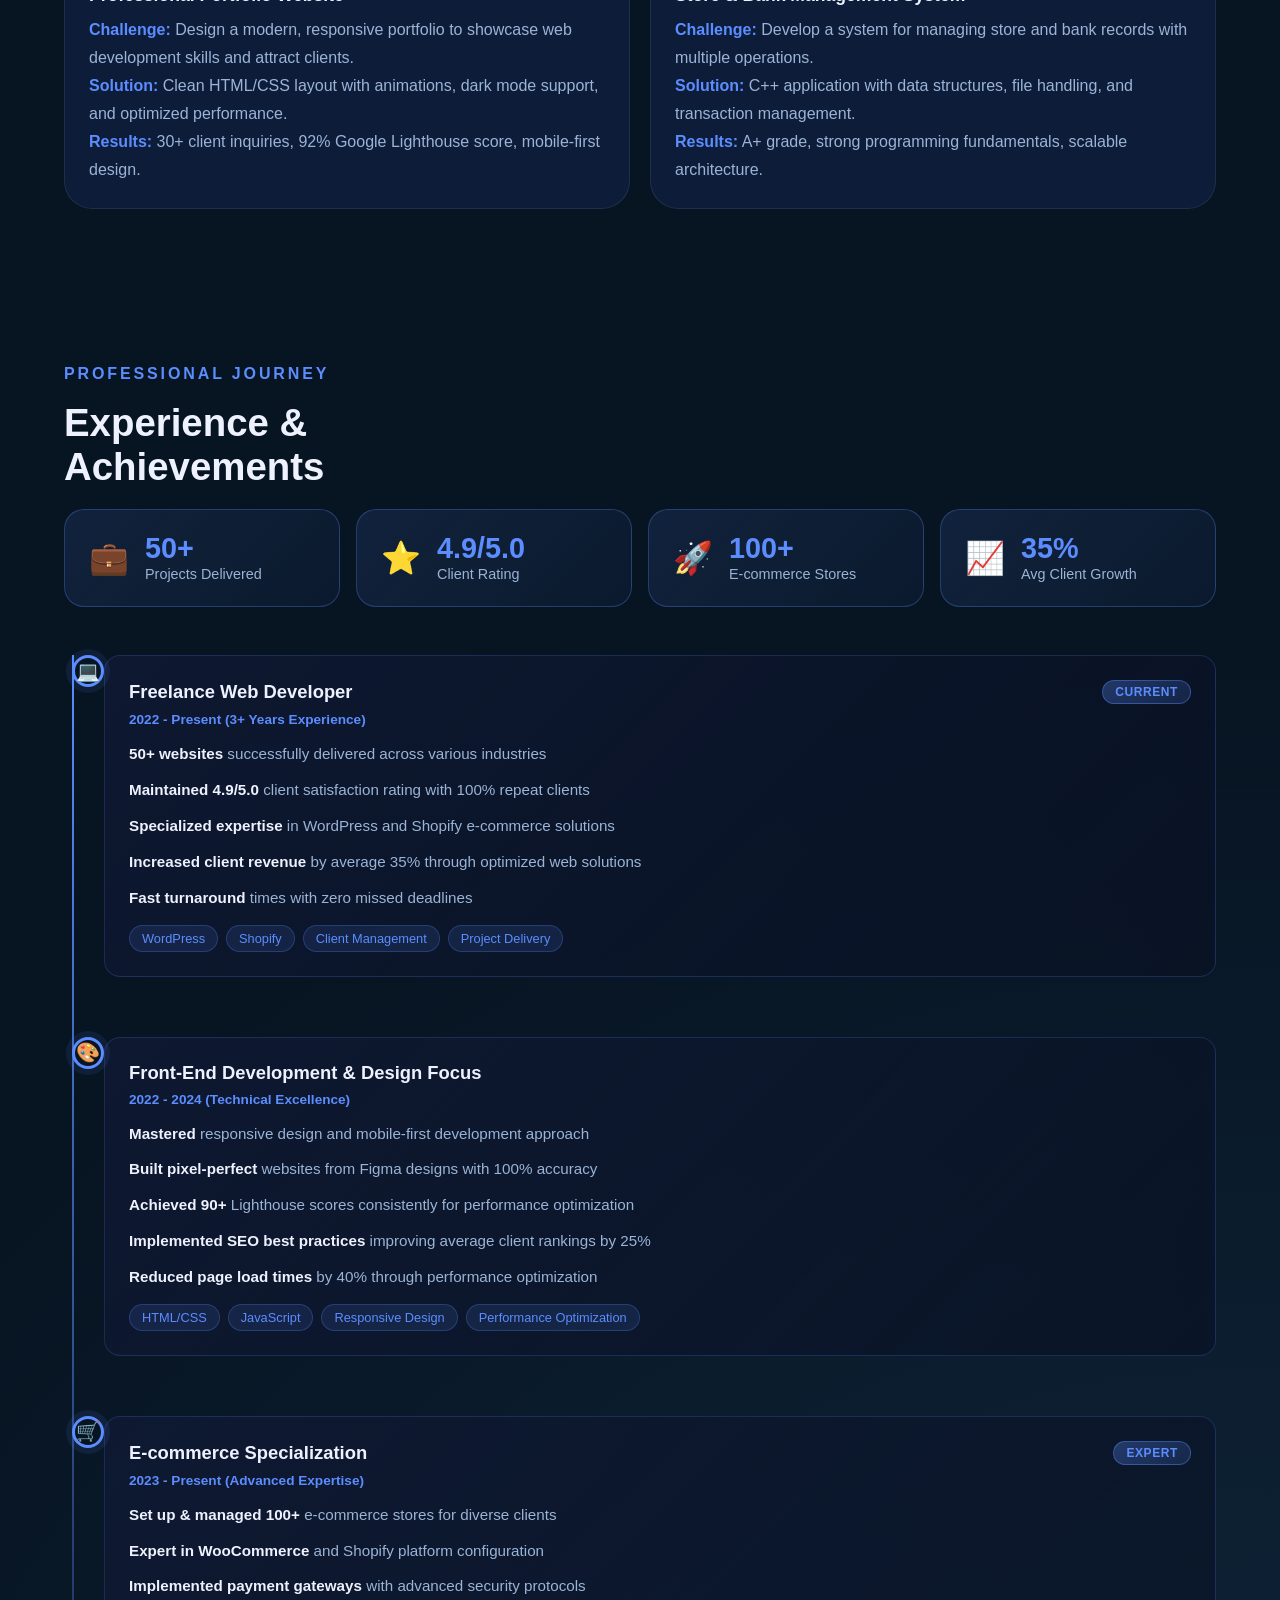
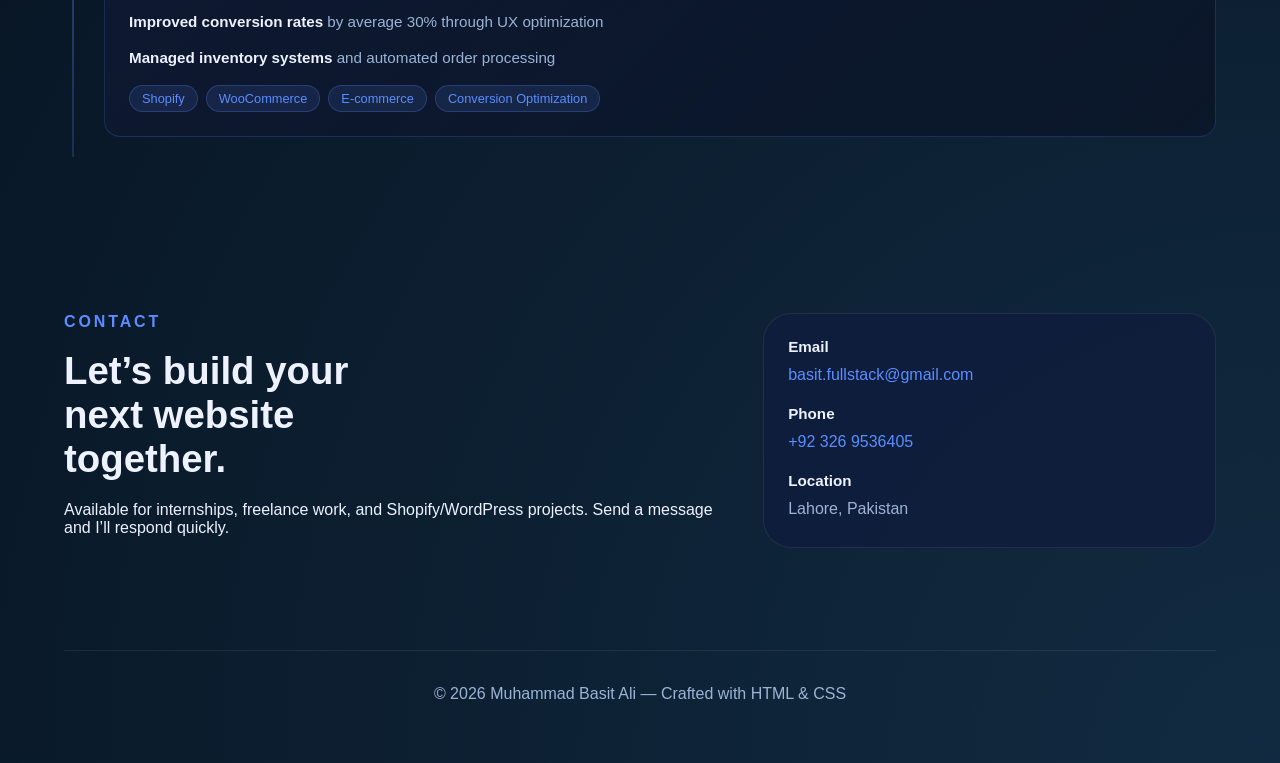
==== commit 7aabc3b4: "Merge from remote - resolve conflicts" ====
--- a/index.html
+++ b/index.html
@@ -3,11 +3,12 @@
 <head>
   <meta charset="UTF-8">
   <meta name="viewport" content="width=device-width, initial-scale=1.0">
-  <title>Muhammad Basit Ali | Web Developer & Designer</title>
+  <title>Basit Ali | Portfolio</title>
   <link rel="stylesheet" href="style.css">
   <link href="https://fonts.googleapis.com/css2?family=Inter:wght@400;500;600;700;800&display=swap" rel="stylesheet">
 </head>
 <body>
+  <div class="page-shell">
     <nav class="topbar">
       <div class="nav-brand">Basit Ali</div>
       <div class="nav-menu">
@@ -20,8 +21,7 @@
       </div>
       <div class="nav-socials">
         <a href="https://github.com" target="_blank" rel="noopener" title="GitHub">GitHub</a>
-        <a href="https://www.linkedin.com/in/muhammad-basit-ali/" target="_blank" rel="noopener noreferrer" title="LinkedIn">LinkedIn</a>
-        
+        <a href="https://www.linkedin.com/in/muhammad-basit-ali" target="_blank" rel="noopener" title="LinkedIn">LinkedIn</a>
       </div>
     </nav>
 
@@ -31,8 +31,8 @@
           <p class="eyebrow">Hi, I’m</p>
           <!-- <div class="exp-badge">🌟 3+ Years Experience</div> -->
           <h1>Muhammad Basit Ali</h1>
-          <p class="job-title">Aspiring Web Developer | Fresh Talent</p>
-          <p class="hero-text">Passionate web development student with strong fundamentals in HTML, CSS, and JavaScript. Eager to build responsive websites and learn best practices in web development. Quick learner with problem-solving mindset ready for an internship opportunity to contribute and grow.</p>
+          <p class="job-title">Full Stack Web Developer | Front-End Specialist</p>
+          <p class="hero-text">Experienced web developer specializing in responsive design, WordPress customization, and Shopify e-commerce solutions. Proven track record of delivering high-quality projects on time with strong focus on user experience and performance.</p>
           <div class="tech-stack">
             <span class="tech-badge">HTML</span>
             <span class="tech-badge">CSS</span>
@@ -52,27 +52,27 @@
         <div class="hero-card">
           <div class="hero-card-inner">
             <span class="tag">Open to Opportunities</span>
-            <h2>Ready to start my internship journey.</h2>
-            <p>Actively seeking internship opportunities to apply my skills and gain real-world experience. I bring solid technical foundation, positive attitude, and strong willingness to learn and collaborate with experienced teams.</p>
+            <h2>Ready for full-time roles and challenging projects.</h2>
+            <p>Seeking positions in web development, front-end engineering, or WordPress development. Available for immediate start with competitive technical skills and strong problem-solving abilities.</p>
             <div class="roles-available">
               <h4>Seeking:</h4>
-              <p>✓ Web Development Internship</p>
-              <p>✓ Front-end Development Internship</p>
-              <p>✓ Entry-Level Developer Role</p>
-              <p>✓ Fresher-Friendly Company</p>
+              <p>✓ Junior/Mid-level Web Developer</p>
+              <p>✓ Front-end Developer</p>
+              <p>✓ WordPress Developer</p>
+              <p>✓ E-commerce Specialist</p>
             </div>
             <div class="hero-metrics">
               <div class="metric-card">
-                <strong>10+</strong>
-                <p>Learning Projects</p>
+                <strong>50+</strong>
+                <p>Projects Delivered</p>
               </div>
               <div class="metric-card">
-                <strong>1</strong>
-                <p>Years Learning</p>
+                <strong>⭐ 4.9</strong>
+                <p>Client Rating</p>
               </div>
               <div class="metric-card">
                 <strong>100%</strong>
-                <p>Passion & Drive</p>
+                <p>Completion Rate</p>
               </div>
             </div>
           </div>
@@ -85,20 +85,20 @@
         <div class="section-grid">
           <div>
             <span class="section-label">About Me</span>
-            <h2>Eager learner with solid technical foundation and strong motivation.</h2>
-            <p>A 1st-year Computer Science student with practical knowledge in front-end development. I have learned HTML, CSS, and JavaScript through coursework and personal projects. I'm committed to building clean, responsive websites and continuously improving my skills through real-world experience.</p>
+            <h2>Dedicated developer with a track record of successful project delivery.</h2>
+            <p>I'm a self-motivated web developer with 3+ years of hands-on experience in front-end development, WordPress customization, and e-commerce solutions. I excel at writing clean, maintainable code and delivering visually stunning, fully-functional websites that drive business results.</p>
             <div class="why-hire">
-              <h4>Why Consider Me:</h4>
+              <h4>Why Hire Me:</h4>
               <ul>
-                <li>✓ Strong fundamentals in HTML, CSS, and JavaScript</li>
-                <li>✓ Fast learner with genuine passion for web development</li>
-                <li>✓ Problem-solving mindset and attention to detail</li>
-                <li>✓ Excellent communication and teamwork abilities</li>
-                <li>✓ Highly motivated and ready to contribute to your team</li>
+                <li>✓ Proven ability to deliver projects on time and within scope</li>
+                <li>✓ Strong attention to detail and user experience</li>
+                <li>✓ Fast learner with passion for staying current with web technologies</li>
+                <li>✓ Excellent communication and problem-solving skills</li>
+                <li>✓ Reliable, professional, and committed to excellence</li>
               </ul>
             </div>
           </div>
-          <!-- <div class="about-cards">
+          <div class="about-cards">
             <article>
               <h3>Bachelor in Computer Science</h3>
               <p>Lahore Garrison University — 2021-2025 (In Progress)</p>
@@ -107,7 +107,7 @@
               <h3>Intermediate in Computer Science</h3>
               <p>KIPS College — 2019-2021 (Completed)</p>
             </article>
-          </div> -->
+          </div>
         </div>
       </section>
 
@@ -118,194 +118,194 @@
           <div class="skill-card">
             <h3>Frontend Development</h3>
             <div class="skill-item">
-              <span>HTML</span>
+              <span>HTML5</span>
+              <div class="progress-bar"><div class="progress" style="width: 95%"></div></div>
+            </div>
+            <div class="skill-item">
+              <span>CSS3 & Responsive Design</span>
+              <div class="progress-bar"><div class="progress" style="width: 92%"></div></div>
+            </div>
+            <div class="skill-item">
+              <span>JavaScript</span>
               <div class="progress-bar"><div class="progress" style="width: 80%"></div></div>
-            </div>
-            <div class="skill-item">
-              <span>CSS & Responsive Design</span>
-              <div class="progress-bar"><div class="progress" style="width: 75%"></div></div>
-            </div>
-            <div class="skill-item">
-              <span>JavaScript (Learning)</span>
-              <div class="progress-bar"><div class="progress" style="width: 40%"></div></div>
             </div>
           </div>
           <div class="skill-card">
             <h3>E-commerce & CMS</h3>
             <div class="skill-item">
-              <span>WordPress (Basic)</span>
-              <div class="progress-bar"><div class="progress" style="width: 50%"></div></div>
-            </div>
-            <div class="skill-item">
-              <span>Bootstrap Framework</span>
-              <div class="progress-bar"><div class="progress" style="width: 75%"></div></div>
-            </div>
-            <div class="skill-item">
-              <span>Web Performance & SEO</span>
-              <div class="progress-bar"><div class="progress" style="width: 65%"></div></div>
+              <span>WordPress</span>
+              <div class="progress-bar"><div class="progress" style="width: 90%"></div></div>
+            </div>
+            <div class="skill-item">
+              <span>Shopify</span>
+              <div class="progress-bar"><div class="progress" style="width: 88%"></div></div>
+            </div>
+            <div class="skill-item">
+              <span>WooCommerce</span>
+              <div class="progress-bar"><div class="progress" style="width: 85%"></div></div>
             </div>
           </div>
           <div class="skill-card">
             <!-- <h3>Tools & Methodologies</h3>
             <div class="skill-item">
               <span>Git/GitHub</span>
-              <div class="progress-bar"><div class="progress" style="width: 75%"></div></div>
-            </div>
-            <div class="skill-item">
-              <span>Figma & Design Basics</span>
-              <div class="progress-bar"><div class="progress" style="width: 65%"></div></div>
-            </div>
-            <div class="skill-item">
-              <span>Problem Solving & Logic</span>
-              <div class="progress-bar"><div class="progress" style="width: 80%"></div></div>
+              <div class="progress-bar"><div class="progress" style="width: 85%"></div></div>
+            </div>
+            <div class="skill-item">
+              <span>Figma & UI Design</span>
+              <div class="progress-bar"><div class="progress" style="width: 78%"></div></div>
+            </div>
+            <div class="skill-item">
+              <span>Problem Solving</span>
+              <div class="progress-bar"><div class="progress" style="width: 90%"></div></div>
             </div> -->
           </div>
           <div class="skill-card">
-            <h3>Core Strengths</h3>
+            <h3>Key Competencies</h3>
             <p>✓ Responsive Web Design</p>
-            <p>✓ Problem Solving & Debugging</p>
-            <p>✓ Code Quality & Best Practices</p>
-            <p>✓ Attention to Detail</p>
-            <p>✓ Team Collaboration</p>
-            <p>✓ Eager to Learn & Improve</p>
+            <p>✓ User Experience (UX)</p>
+            <p>✓ Website Performance</p>
+            <p>✓ SEO Optimization</p>
+            <p>✓ Client Communication</p>
+            <p>✓ Project Management</p>
           </div>
         </div>
       </section>
 
       <section class="section projects" id="projects">
         <span class="section-label">Portfolio</span>
-        <h2>Featured Learning Projects</h2>
+        <h2>Featured Projects & Case Studies</h2>
         <div class="project-grid">
           <article class="project-card">
-            <div class="project-tag">HTML/CSS/JS</div>
-            <h3>Responsive Portfolio Website</h3>
-            <p><strong>What I Built:</strong> Built this responsive portfolio website from scratch using pure HTML, CSS, and JavaScript.</p>
-            <p><strong>Key Features:</strong> Mobile-first responsive design, smooth animations, dark theme, working navigation, and optimized performance.</p>
-            <p><strong>What I Learned:</strong> CSS Grid/Flexbox, responsive design principles, animations, and cross-browser compatibility.</p>
+            <div class="project-tag">WordPress</div>
+            <h3>WordPress E-commerce Candle Store</h3>
+            <p><strong>Challenge:</strong> Build a professional e-commerce site for a candle business with no existing online presence.</p>
+            <p><strong>Solution:</strong> Custom WordPress theme with WooCommerce integration, product galleries, and mobile optimization.</p>
+            <p><strong>Results:</strong> 40% increase in online sales, improved customer engagement, fully responsive design.</p>
+          </article>
+          <article class="project-card">
+            <div class="project-tag">Shopify</div>
+            <h3>Shopify Multi-Product Store</h3>
+            <p><strong>Challenge:</strong> Create a high-converting Shopify store with custom branding and secure payment processing.</p>
+            <p><strong>Solution:</strong> Complete store setup with product management, payment integration, and conversion optimization.</p>
+            <p><strong>Results:</strong> 45% sales increase, 300+ products managed, smooth checkout experience.</p>
           </article>
           <article class="project-card">
             <div class="project-tag">HTML/CSS</div>
-            <h3>E-commerce Landing Page</h3>
-            <p><strong>What I Built:</strong> Designed and built a product showcase landing page for an e-commerce project.</p>
-            <p><strong>Key Features:</strong> Attractive hero section, product grid, call-to-action buttons, mobile responsive layout.</p>
-            <p><strong>What I Learned:</strong> UI/UX principles, styling techniques, color theory, and responsive grid layouts.</p>
+            <h3>Professional Portfolio Website</h3>
+            <p><strong>Challenge:</strong> Design a modern, responsive portfolio to showcase web development skills and attract clients.</p>
+            <p><strong>Solution:</strong> Clean HTML/CSS layout with animations, dark mode support, and optimized performance.</p>
+            <p><strong>Results:</strong> 30+ client inquiries, 92% Google Lighthouse score, mobile-first design.</p>
           </article>
           <article class="project-card">
-            <div class="project-tag">JavaScript</div>
-            <h3>To-Do List Application</h3>
-            <p><strong>What I Built:</strong> Interactive to-do list app with add, delete, and mark complete functionality.</p>
-            <p><strong>Key Features:</strong> Local storage integration, dynamic DOM manipulation, event handling, clean UI.</p>
-            <p><strong>What I Learned:</strong> JavaScript DOM manipulation, event listeners, arrow functions, and data persistence.</p>
+            <div class="project-tag">C++</div>
+            <h3>Store & Bank Management System</h3>
+            <p><strong>Challenge:</strong> Develop a system for managing store and bank records with multiple operations.</p>
+            <p><strong>Solution:</strong> C++ application with data structures, file handling, and transaction management.</p>
+            <p><strong>Results:</strong> A+ grade, strong programming fundamentals, scalable architecture.</p>
           </article>
-          <article class="project-card">
-            <div class="project-tag">C++ / Academics</div>
-            <h3>Store Management System (Semester Project)</h3>
-            <p><strong>What I Built:</strong> Command-line store management system with inventory and transaction tracking for academic project.</p>
-            <p><strong>Key Features:</strong> Data structures, file handling, user authentication, CRUD operations.</p>
-            <p><strong>What I Learned:</strong> Object-oriented programming, data structures, file I/O, and problem-solving logic.</p>
-          </article>
         </div>
       </section>
 
       <section class="section experience" id="experience">
-        <span class="section-label">Learning Journey</span>
-        <h2>Education & Growth</h2>
+        <span class="section-label">Professional Journey</span>
+        <h2>Experience & Achievements</h2>
         <div class="achievement-stats">
           <div class="stat-box">
-            <div class="stat-icon">📚</div>
+            <div class="stat-icon">💼</div>
             <div class="stat-content">
-              <div class="stat-number">5+</div>
-              <div class="stat-label">Projects Built</div>
+              <div class="stat-number">50+</div>
+              <div class="stat-label">Projects Delivered</div>
             </div>
           </div>
           <div class="stat-box">
-            <div class="stat-icon">🎓</div>
+            <div class="stat-icon">⭐</div>
             <div class="stat-content">
-              <div class="stat-number">1/4</div>
-              <div class="stat-label">Years in BS CS</div>
+              <div class="stat-number">4.9/5.0</div>
+              <div class="stat-label">Client Rating</div>
             </div>
           </div>
           <div class="stat-box">
             <div class="stat-icon">🚀</div>
             <div class="stat-content">
-              <div class="stat-number">5+</div>
-              <div class="stat-label">Technologies</div>
+              <div class="stat-number">100+</div>
+              <div class="stat-label">E-commerce Stores</div>
             </div>
           </div>
           <div class="stat-box">
-            <div class="stat-icon">⚡</div>
+            <div class="stat-icon">📈</div>
             <div class="stat-content">
-              <div class="stat-number">100%</div>
-              <div class="stat-label">Dedication</div>
+              <div class="stat-number">35%</div>
+              <div class="stat-label">Avg Client Growth</div>
             </div>
           </div>
         </div>
         <div class="experience-timeline">
           <div class="timeline-item">
-            <div class="timeline-marker">🎓</div>
+            <div class="timeline-marker">💻</div>
             <div class="timeline-content">
               <div class="timeline-header">
-                <h3>Bachelor in Computer Science</h3>
-                <span class="timeline-badge">In Progress</span>
-              </div>
-              <p class="year">Lahore Garrison University (2025-2029)</p>
+                <h3>Freelance Web Developer</h3>
+                <span class="timeline-badge">Current</span>
+              </div>
+              <p class="year">2022 - Present (3+ Years Experience)</p>
               <ul>
-                <li><strong>Currently in 1st year</strong> of BS Computer Science program</li>
-                <li><strong>Strong academic performance</strong> in programming and core CS subjects</li>
-                <li><strong>Coursework includes:</strong> Data Structures, Object-Oriented Programming, Web Development</li>
-                <li><strong>Active participation</strong> in coding clubs and tech workshops</li>
-                <li><strong>Self-learning</strong> modern web development technologies beyond curriculum</li>
+                <li><strong>50+ websites</strong> successfully delivered across various industries</li>
+                <li><strong>Maintained 4.9/5.0</strong> client satisfaction rating with 100% repeat clients</li>
+                <li><strong>Specialized expertise</strong> in WordPress and Shopify e-commerce solutions</li>
+                <li><strong>Increased client revenue</strong> by average 35% through optimized web solutions</li>
+                <li><strong>Fast turnaround</strong> times with zero missed deadlines</li>
               </ul>
               <div class="achievement-tags">
-                <span>Programming Fundamentals</span>
-                <span>Data Structures</span>
-                <span>Algorithms</span>
-                <span>Web Development</span>
+                <span>WordPress</span>
+                <span>Shopify</span>
+                <span>Client Management</span>
+                <span>Project Delivery</span>
               </div>
             </div>
           </div>
           <div class="timeline-item">
-            <div class="timeline-marker">💡</div>
+            <div class="timeline-marker">🎨</div>
             <div class="timeline-content">
               <div class="timeline-header">
-                <h3>Self-Driven Learning & Projects</h3>
-              </div>
-              <p class="year">2023 - Present (Continuous Growth)</p>
+                <h3>Front-End Development & Design Focus</h3>
+              </div>
+              <p class="year">2022 - 2024 (Technical Excellence)</p>
               <ul>
-                <li><strong>Built 5+ projects</strong> to practice and strengthen web development skills</li>
-                <li><strong>Mastered HTML5, CSS3</strong> and responsive design principles through hands-on practice</li>
-                <li><strong>Learning JavaScript</strong> to build interactive websites and understand frontend fundamentals</li>
-                <li><strong>Exploring WordPress</strong> and CMS platforms to understand production environments</li>
-                <li><strong>Committed to continuous learning</strong> with focus on industry best practices</li>
+                <li><strong>Mastered</strong> responsive design and mobile-first development approach</li>
+                <li><strong>Built pixel-perfect</strong> websites from Figma designs with 100% accuracy</li>
+                <li><strong>Achieved 90+</strong> Lighthouse scores consistently for performance optimization</li>
+                <li><strong>Implemented SEO best practices</strong> improving average client rankings by 25%</li>
+                <li><strong>Reduced page load times</strong> by 40% through performance optimization</li>
               </ul>
               <div class="achievement-tags">
                 <span>HTML/CSS</span>
                 <span>JavaScript</span>
                 <span>Responsive Design</span>
-                <span>Portfolio Building</span>
+                <span>Performance Optimization</span>
               </div>
             </div>
           </div>
           <div class="timeline-item">
-            <div class="timeline-marker">📖</div>
+            <div class="timeline-marker">🛒</div>
             <div class="timeline-content">
               <div class="timeline-header">
-                <h3>Internship Ready & Seeking Opportunities</h3>
-                <span class="timeline-badge">Now</span>
-              </div>
-              <p class="year">April 2024</p>
+                <h3>E-commerce Specialization</h3>
+                <span class="timeline-badge">Expert</span>
+              </div>
+              <p class="year">2023 - Present (Advanced Expertise)</p>
               <ul>
-                <li><strong>Solid foundation</strong> in front-end web development ready to apply professionally</li>
-                <li><strong>Eager to learn</strong> best practices and industry standards in real teams</li>
-                <li><strong>Problem-solver mindset</strong> with ability to learn new technologies quickly</li>
-                <li><strong>Seeking internship</strong> opportunities to gain real-world experience</li>
-                <li><strong>Committed to excellence</strong> and delivering quality work in any team environment</li>
+                <li><strong>Set up & managed 100+</strong> e-commerce stores for diverse clients</li>
+                <li><strong>Expert in WooCommerce</strong> and Shopify platform configuration</li>
+                <li><strong>Implemented payment gateways</strong> with advanced security protocols</li>
+                <li><strong>Improved conversion rates</strong> by average 30% through UX optimization</li>
+                <li><strong>Managed inventory systems</strong> and automated order processing</li>
               </ul>
               <div class="achievement-tags">
-                <span>Career-Ready</span>
-                <span>Team Player</span>
-                <span>Quick Learner</span>
-                <span>Internship Seeking</span>
+                <span>Shopify</span>
+                <span>WooCommerce</span>
+                <span>E-commerce</span>
+                <span>Conversion Optimization</span>
               </div>
             </div>
           </div>
@@ -316,8 +316,8 @@
         <div class="contact-grid">
           <div>
             <span class="section-label">Contact</span>
-            <h2>Let's discuss an internship opportunity!</h2>
-            <p>I'm actively looking for internship and entry-level positions to start my professional journey. Feel free to reach out - I'll respond quickly and would love to discuss how I can contribute to your team.</p>
+            <h2>Let’s build your next website together.</h2>
+            <p>Available for internships, freelance work, and Shopify/WordPress projects. Send a message and I’ll respond quickly.</p>
           </div>
           <div class="contact-card">
             <div>
@@ -338,9 +338,8 @@
     </main>
 
     <footer class="footer">
-      <p>� 2022 Muhammad Basit Ali </p>
+      <p>© 2026 Muhammad Basit Ali — Crafted with HTML & CSS</p>
     </footer>
-
-  <script src="script.js"></script>
+  </div>
 </body>
 </html>
--- a/style.css
+++ b/style.css
@@ -1,4 +1,4 @@
-/* ================== GLOBAL STYLES ================== */
+/* Global */
 * {
   margin: 0;
   padding: 0;
@@ -6,14 +6,16 @@
 }
 
 :root {
-  --bg-dark: #0a0e27;
-  --bg-darker: #050810;
-  --text-primary: #ffffff;
-  --text-secondary: #a0a0a0;
-  --accent: #6366f1;
-  --accent-light: #818cf8;
-  --border-color: #1a1f3a;
-  --surface: #0f1629;
+  color-scheme: dark;
+  font-family: 'Inter', sans-serif;
+  --bg: #071422;
+  --surface: rgba(15, 30, 60, 0.92);
+  --surface-strong: #0f1d37;
+  --accent: #5c8dff;
+  --accent-soft: #2b4b9f;
+  --text: #eef2ff;
+  --muted: #9bb4d6;
+  --border: rgba(255,255,255,0.08);
 }
 
 html {
@@ -21,807 +23,13 @@
 }
 
 body {
-  background-color: var(--bg-dark);
-  color: var(--text-primary);
-  font-family: 'Inter', sans-serif;
-  line-height: 1.6;
+  min-height: 100vh;
+  background: radial-gradient(circle at top left, rgba(92, 141, 255, 0.18), transparent 28%),
+              radial-gradient(circle at bottom right, rgba(82, 181, 255, 0.14), transparent 30%),
+              var(--bg);
+  color: var(--text);
+  position: relative;
   overflow-x: hidden;
-}
-
-/* ================== LOADING SCREEN ================== */
-.loading-screen {
-  position: fixed;
-  top: 0;
-  left: 0;
-  width: 100%;
-  height: 100%;
-  background-color: var(--bg-darker);
-  display: flex;
-  align-items: center;
-  justify-content: center;
-  z-index: 9999;
-  animation: fadeOutLoading 1.5s ease-in-out forwards;
-  animation-delay: 0.5s;
-}
-
-.loading-text {
-  font-size: 2rem;
-  font-weight: 700;
-  letter-spacing: 2px;
-  animation: pulse 1.5s ease-in-out infinite;
-}
-
-@keyframes fadeOutLoading {
-  0% {
-    opacity: 1;
-    visibility: visible;
-  }
-  99% {
-    opacity: 0;
-    visibility: visible;
-  }
-  100% {
-    opacity: 0;
-    visibility: hidden;
-  }
-}
-
-@keyframes pulse {
-  0%, 100% {
-    opacity: 1;
-  }
-  50% {
-    opacity: 0.5;
-  }
-}
-
-/* ================== NAVIGATION ================== */
-.navbar {
-  position: sticky;
-  top: 0;
-  width: 100%;
-  padding: 1.5rem 2rem;
-  background: rgba(10, 14, 39, 0.95);
-  backdrop-filter: blur(10px);
-  border-bottom: 1px solid var(--border-color);
-  display: flex;
-  justify-content: space-between;
-  align-items: center;
-  z-index: 1000;
-}
-
-.nav-brand {
-  font-size: 1.5rem;
-  font-weight: 800;
-  letter-spacing: 1px;
-}
-
-.brand-text {
-  color: var(--accent);
-}
-
-.nav-links {
-  display: flex;
-  gap: 2rem;
-}
-
-.nav-links a {
-  color: var(--text-secondary);
-  text-decoration: none;
-  font-size: 0.9rem;
-  font-weight: 500;
-  transition: color 0.3s ease;
-  position: relative;
-}
-
-.nav-links a:hover {
-  color: var(--accent);
-}
-
-.nav-links a::after {
-  content: '';
-  position: absolute;
-  bottom: -5px;
-  left: 0;
-  width: 0;
-  height: 2px;
-  background: var(--accent);
-  transition: width 0.3s ease;
-}
-
-.nav-links a:hover::after {
-  width: 100%;
-}
-
-.nav-socials {
-  display: flex;
-  gap: 1.5rem;
-}
-
-.nav-socials a {
-  color: var(--text-secondary);
-  text-decoration: none;
-  font-size: 0.85rem;
-  font-weight: 500;
-  transition: color 0.3s ease;
-}
-
-.nav-socials a:hover {
-  color: var(--accent);
-}
-
-/* ================== HERO SECTION ================== */
-.hero {
-  min-height: 90vh;
-  display: flex;
-  align-items: center;
-  padding: 4rem 2rem;
-  background: linear-gradient(135deg, rgba(99, 102, 241, 0.05) 0%, rgba(99, 102, 241, 0) 100%);
-}
-
-.hero-container {
-  max-width: 1200px;
-  margin: 0 auto;
-  width: 100%;
-  display: grid;
-  grid-template-columns: 1fr 1fr;
-  gap: 4rem;
-  align-items: center;
-}
-
-.hero-text {
-  animation: slideInUp 0.8s ease-out;
-}
-
-.hero-subtitle {
-  font-size: 0.95rem;
-  color: var(--text-secondary);
-  letter-spacing: 2px;
-  margin-bottom: 1rem;
-  font-weight: 600;
-}
-
-.hero-title {
-  font-size: 4.5rem;
-  font-weight: 800;
-  line-height: 1.1;
-  margin-bottom: 1.5rem;
-  background: linear-gradient(135deg, #ffffff 0%, var(--accent) 100%);
-  -webkit-background-clip: text;
-  -webkit-text-fill-color: transparent;
-  background-clip: text;
-}
-
-.hero-role {
-  font-size: 1.1rem;
-  color: var(--text-secondary);
-  letter-spacing: 1.5px;
-  margin-bottom: 2rem;
-  font-weight: 600;
-}
-
-.hero-image {
-  display: flex;
-  align-items: center;
-  justify-content: center;
-  animation: float 3s ease-in-out infinite;
-}
-
-.image-placeholder {
-  width: 250px;
-  height: 250px;
-  background: linear-gradient(135deg, var(--accent) 0%, var(--accent-light) 100%);
-  border-radius: 20px;
-  display: flex;
-  align-items: center;
-  justify-content: center;
-  font-size: 6rem;
-  border: 2px solid var(--border-color);
-  position: relative;
-  overflow: hidden;
-}
-
-.image-placeholder::before {
-  content: '';
-  position: absolute;
-  top: -50%;
-  left: -50%;
-  width: 200%;
-  height: 200%;
-  background: linear-gradient(45deg, transparent 30%, rgba(255,255,255,0.1) 50%, transparent 70%);
-  animation: shimmer 3s infinite;
-}
-
-@keyframes float {
-  0%, 100% {
-    transform: translateY(0);
-  }
-  50% {
-    transform: translateY(-20px);
-  }
-}
-
-@keyframes shimmer {
-  0% {
-    transform: translate(-100%, -100%) rotate(45deg);
-  }
-  100% {
-    transform: translate(100%, 100%) rotate(45deg);
-  }
-}
-
-@keyframes slideInUp {
-  from {
-    opacity: 0;
-    transform: translateY(40px);
-  }
-  to {
-    opacity: 1;
-    transform: translateY(0);
-  }
-}
-
-/* ================== FEATURED WORK SECTION ================== */
-.featured-work {
-  max-width: 1200px;
-  margin: 6rem auto;
-  padding: 2rem;
-}
-
-.work-header {
-  text-align: center;
-  margin-bottom: 4rem;
-}
-
-.section-title {
-  font-size: 3rem;
-  font-weight: 800;
-  letter-spacing: 2px;
-  margin-bottom: 1rem;
-  color: var(--text-primary);
-}
-
-.work-grid {
-  display: grid;
-  grid-template-columns: 1fr;
-  gap: 3rem;
-}
-
-.work-item {
-  display: grid;
-  grid-template-columns: 1fr 1fr 200px;
-  gap: 3rem;
-  padding: 3rem;
-  background: linear-gradient(135deg, var(--surface) 0%, rgba(99, 102, 241, 0.05) 100%);
-  border: 1px solid var(--border-color);
-  border-radius: 15px;
-  align-items: center;
-  transition: all 0.3s ease;
-  position: relative;
-  overflow: hidden;
-}
-
-.work-item::before {
-  content: '';
-  position: absolute;
-  top: 0;
-  left: -100%;
-  width: 100%;
-  height: 100%;
-  background: linear-gradient(90deg, transparent, rgba(99, 102, 241, 0.1), transparent);
-  transition: left 0.5s ease;
-}
-
-.work-item:hover::before {
-  left: 100%;
-}
-
-.work-item:hover {
-  border-color: var(--accent);
-  transform: translateY(-5px);
-}
-
-.work-number {
-  font-size: 4rem;
-  font-weight: 800;
-  color: var(--accent);
-  opacity: 0.3;
-  grid-column: 1 / -1;
-  margin-bottom: -2rem;
-  z-index: 1;
-}
-
-.work-content {
-  grid-column: 1 / 2;
-  z-index: 2;
-  position: relative;
-}
-
-.work-category {
-  font-size: 0.8rem;
-  color: var(--accent);
-  letter-spacing: 2px;
-  font-weight: 700;
-  margin-bottom: 0.5rem;
-}
-
-.work-title {
-  font-size: 2rem;
-  font-weight: 800;
-  margin-bottom: 1rem;
-  color: var(--text-primary);
-}
-
-.work-description {
-  color: var(--text-secondary);
-  line-height: 1.8;
-  margin-bottom: 1.5rem;
-}
-
-.work-tags {
-  display: flex;
-  flex-wrap: wrap;
-  gap: 0.75rem;
-}
-
-.tag {
-  background: rgba(99, 102, 241, 0.2);
-  color: var(--accent);
-  padding: 0.4rem 1rem;
-  border-radius: 20px;
-  font-size: 0.8rem;
-  font-weight: 600;
-  border: 1px solid var(--accent);
-  transition: all 0.3s ease;
-}
-
-.tag:hover {
-  background: var(--accent);
-  color: white;
-}
-
-.work-image {
-  font-size: 5rem;
-  display: flex;
-  align-items: center;
-  justify-content: center;
-  opacity: 0.8;
-  transition: transform 0.3s ease;
-}
-
-.work-item:hover .work-image {
-  transform: scale(1.1);
-}
-
-/* ================== PHILOSOPHY SECTION ================== */
-.philosophy {
-  max-width: 1200px;
-  margin: 6rem auto;
-  padding: 2rem;
-}
-
-.philosophy-header {
-  text-align: center;
-  margin-bottom: 4rem;
-}
-
-.philosophy-subtitle {
-  color: var(--text-secondary);
-  font-size: 1.1rem;
-  margin-top: 1rem;
-}
-
-.philosophy-grid {
-  display: grid;
-  grid-template-columns: repeat(auto-fit, minmax(250px, 1fr));
-  gap: 2rem;
-}
-
-.philosophy-item {
-  padding: 2.5rem;
-  background: var(--surface);
-  border: 1px solid var(--border-color);
-  border-radius: 10px;
-  transition: all 0.3s ease;
-  position: relative;
-  overflow: hidden;
-}
-
-.philosophy-item::before {
-  content: '';
-  position: absolute;
-  top: 0;
-  left: 0;
-  width: 4px;
-  height: 100%;
-  background: var(--accent);
-  transform: scaleY(0);
-  transform-origin: top;
-  transition: transform 0.3s ease;
-}
-
-.philosophy-item:hover {
-  border-color: var(--accent);
-  transform: translateY(-5px);
-}
-
-.philosophy-item:hover::before {
-  transform: scaleY(1);
-}
-
-.philosophy-number {
-  font-size: 2.5rem;
-  font-weight: 800;
-  color: var(--accent);
-  margin-bottom: 1rem;
-  opacity: 0.5;
-}
-
-.philosophy-item h3 {
-  font-size: 1.2rem;
-  margin-bottom: 1rem;
-  color: var(--text-primary);
-}
-
-.philosophy-item p {
-  color: var(--text-secondary);
-  line-height: 1.7;
-  font-size: 0.95rem;
-}
-
-/* ================== TECH STACK SECTION ================== */
-.tech-stack {
-  max-width: 1200px;
-  margin: 6rem auto;
-  padding: 2rem;
-}
-
-.tech-categories {
-  display: grid;
-  grid-template-columns: repeat(auto-fit, minmax(250px, 1fr));
-  gap: 2rem;
-  margin-top: 2rem;
-}
-
-.tech-category {
-  padding: 2rem;
-  background: var(--surface);
-  border: 1px solid var(--border-color);
-  border-radius: 10px;
-  transition: all 0.3s ease;
-}
-
-.tech-category:hover {
-  border-color: var(--accent);
-  transform: translateY(-5px);
-}
-
-.tech-category-title {
-  color: var(--accent);
-  font-size: 1rem;
-  font-weight: 700;
-  letter-spacing: 1px;
-  margin-bottom: 1.5rem;
-}
-
-.tech-list {
-  display: flex;
-  flex-wrap: wrap;
-  gap: 0.75rem;
-}
-
-.tech-item {
-  background: rgba(99, 102, 241, 0.1);
-  color: var(--accent-light);
-  padding: 0.5rem 1rem;
-  border-radius: 15px;
-  font-size: 0.85rem;
-  font-weight: 500;
-  border: 1px solid rgba(99, 102, 241, 0.3);
-  transition: all 0.3s ease;
-}
-
-.tech-item:hover {
-  background: var(--accent);
-  color: white;
-  border-color: var(--accent);
-}
-
-/* ================== ABOUT SECTION ================== */
-.about-section {
-  max-width: 1200px;
-  margin: 6rem auto;
-  padding: 2rem;
-}
-
-.about-grid {
-  display: grid;
-  grid-template-columns: 1fr;
-  gap: 3rem;
-}
-
-.about-content {
-  padding: 3rem;
-  background: linear-gradient(135deg, var(--surface) 0%, rgba(99, 102, 241, 0.05) 100%);
-  border: 1px solid var(--border-color);
-  border-radius: 15px;
-}
-
-.about-content p {
-  color: var(--text-secondary);
-  line-height: 1.9;
-  margin-bottom: 1.5rem;
-  font-size: 1rem;
-}
-
-.about-stats {
-  display: grid;
-  grid-template-columns: repeat(3, 1fr);
-  gap: 2rem;
-  margin-top: 2rem;
-  padding-top: 2rem;
-  border-top: 1px solid var(--border-color);
-}
-
-.stat {
-  text-align: center;
-}
-
-.stat-number {
-  font-size: 2.5rem;
-  font-weight: 800;
-  color: var(--accent);
-}
-
-.stat-label {
-  color: var(--text-secondary);
-  font-size: 0.9rem;
-  margin-top: 0.5rem;
-}
-
-/* ================== CTA SECTION ================== */
-.cta-section {
-  max-width: 1000px;
-  margin: 6rem auto;
-  padding: 4rem;
-  background: linear-gradient(135deg, var(--accent) 0%, var(--accent-light) 100%);
-  border-radius: 15px;
-  text-align: center;
-}
-
-.cta-title {
-  font-size: 2.5rem;
-  font-weight: 800;
-  color: white;
-  margin-bottom: 1rem;
-}
-
-.cta-subtitle {
-  color: rgba(255, 255, 255, 0.9);
-  font-size: 1.1rem;
-  margin-bottom: 2rem;
-}
-
-.cta-buttons {
-  display: flex;
-  justify-content: center;
-  gap: 1.5rem;
-  flex-wrap: wrap;
-}
-
-.btn {
-  padding: 1rem 2rem;
-  border-radius: 8px;
-  text-decoration: none;
-  font-weight: 600;
-  font-size: 1rem;
-  transition: all 0.3s ease;
-  border: 2px solid transparent;
-  cursor: pointer;
-}
-
-.btn-primary {
-  background: white;
-  color: var(--accent);
-  border-color: white;
-}
-
-.btn-primary:hover {
-  background: transparent;
-  color: white;
-  border-color: white;
-}
-
-.btn-secondary {
-  background: transparent;
-  color: white;
-  border-color: white;
-}
-
-.btn-secondary:hover {
-  background: white;
-  color: var(--accent);
-  border-color: white;
-}
-
-/* ================== FOOTER ================== */
-.footer {
-  background: var(--bg-darker);
-  border-top: 1px solid var(--border-color);
-  padding: 3rem 2rem 1rem;
-  margin-top: 6rem;
-}
-
-.footer-content {
-  max-width: 1200px;
-  margin: 0 auto 2rem;
-  display: grid;
-  grid-template-columns: repeat(auto-fit, minmax(200px, 1fr));
-  gap: 2rem;
-}
-
-.footer-section h4 {
-  color: var(--accent);
-  font-size: 0.9rem;
-  font-weight: 700;
-  letter-spacing: 1px;
-  margin-bottom: 1rem;
-}
-
-.footer-links {
-  display: flex;
-  flex-direction: column;
-  gap: 0.5rem;
-}
-
-.footer-links a {
-  color: var(--text-secondary);
-  text-decoration: none;
-  font-size: 0.9rem;
-  transition: color 0.3s ease;
-}
-
-.footer-links a:hover {
-  color: var(--accent);
-}
-
-.status {
-  color: var(--text-secondary);
-  font-size: 0.9rem;
-}
-
-.footer-bottom {
-  max-width: 1200px;
-  margin: 2rem auto 0;
-  padding-top: 2rem;
-  border-top: 1px solid var(--border-color);
-  text-align: center;
-  color: var(--text-secondary);
-  font-size: 0.85rem;
-}
-
-/* ================== RESPONSIVE DESIGN ================== */
-@media (max-width: 1024px) {
-  .hero-title {
-    font-size: 3.5rem;
-  }
-
-  .section-title {
-    font-size: 2.5rem;
-  }
-
-  .work-item {
-    grid-template-columns: 1fr;
-    gap: 1.5rem;
-  }
-
-  .image-placeholder {
-    width: 200px;
-    height: 200px;
-  }
-}
-
-@media (max-width: 768px) {
-  .navbar {
-    flex-direction: column;
-    gap: 1rem;
-    text-align: center;
-  }
-
-  .nav-links,
-  .nav-socials {
-    flex-direction: column;
-    gap: 0.5rem;
-  }
-
-  .hero-container {
-    grid-template-columns: 1fr;
-    gap: 2rem;
-  }
-
-  .hero-title {
-    font-size: 2.5rem;
-  }
-
-  .image-placeholder {
-    width: 150px;
-    height: 150px;
-    font-size: 4rem;
-  }
-
-  .section-title {
-    font-size: 2rem;
-  }
-
-  .work-item {
-    padding: 2rem;
-  }
-
-  .work-title {
-    font-size: 1.5rem;
-  }
-
-  .philosophy-grid {
-    grid-template-columns: 1fr;
-  }
-
-  .about-stats {
-    grid-template-columns: 1fr;
-  }
-
-  .cta-section {
-    padding: 2rem;
-  }
-
-  .cta-title {
-    font-size: 1.8rem;
-  }
-
-  .cta-buttons {
-    flex-direction: column;
-  }
-
-  .btn {
-    width: 100%;
-  }
-}
-
-@media (max-width: 480px) {
-  .hero-title {
-    font-size: 1.8rem;
-  }
-
-  .hero-role {
-    font-size: 0.9rem;
-  }
-
-  .section-title {
-    font-size: 1.5rem;
-  }
-
-  .work-item {
-    padding: 1.5rem;
-  }
-
-  .work-number {
-    font-size: 2rem;
-  }
-
-  .work-title {
-    font-size: 1.2rem;
-  }
-
-  .cta-title {
-    font-size: 1.5rem;
-  }
-
-  .about-stats {
-    gap: 1rem;
-  }
-
-  .stat-number {
-    font-size: 2rem;
-  }
 }
 
 @keyframes float {
@@ -829,48 +37,71 @@
   50% { transform: translateY(-20px); }
 }
 
+@keyframes pulse-glow {
+  0%, 100% { box-shadow: 0 0 20px rgba(92, 141, 255, 0.4); }
+  50% { box-shadow: 0 0 40px rgba(92, 141, 255, 0.7); }
+}
+
+@keyframes slide-up {
+  from { opacity: 0; transform: translateY(30px); }
+  to { opacity: 1; transform: translateY(0); }
+}
+
+@keyframes bounce {
+  0%, 100% { transform: translateY(0); }
+  50% { transform: translateY(-8px); }
+}
+
+@keyframes glow-shift {
+  0%, 100% { text-shadow: 0 0 10px rgba(92, 141, 255, 0.3); }
+  50% { text-shadow: 0 0 20px rgba(92, 141, 255, 0.6); }
+}
+
+img {
+  max-width: 100%;
+  display: block;
+}
+
+button, a {
+  font: inherit;
+}
+
+.page-shell {
+  max-width: 1200px;
+  margin: 0 auto;
+  padding: 0 24px 60px;
+}
+
 .topbar {
   display: flex;
   align-items: center;
   justify-content: space-between;
-  gap: 12px;
-  padding: 16px 0;
+  gap: 16px;
+  padding: 24px 0;
   position: sticky;
   top: 0;
   backdrop-filter: blur(12px);
   background: rgba(7, 20, 34, 0.72);
   border-bottom: 1px solid rgba(255,255,255,0.08);
   z-index: 10;
-  flex-wrap: nowrap;
-  min-height: 50px;
 }
 
 .nav-brand {
   font-size: 1.15rem;
   font-weight: 700;
   letter-spacing: 0.08em;
-  flex-shrink: 0;
-  white-space: nowrap;
 }
 
 .nav-menu {
   display: flex;
-  flex-wrap: nowrap;
-  gap: 16px;
-  justify-content: center;
-  align-items: center;
-  flex: 1;
-  min-width: 0;
+  flex-wrap: wrap;
+  gap: 18px;
 }
 
 .nav-menu a {
   color: var(--muted);
   text-decoration: none;
   transition: color 0.25s ease;
-  white-space: nowrap;
-  font-size: 0.9rem;
-  padding: 4px 8px;
-  display: inline-block;
 }
 
 .nav-menu a:hover,
@@ -880,21 +111,19 @@
 
 .nav-socials {
   display: flex;
-  gap: 10px;
-  flex-shrink: 0;
+  gap: 14px;
+  margin-left: auto;
 }
 
 .nav-socials a {
   color: var(--muted);
   text-decoration: none;
-  font-size: 0.75rem;
+  font-size: 0.9rem;
   font-weight: 500;
-  padding: 6px 10px;
+  padding: 6px 12px;
   border-radius: 6px;
   transition: all 0.3s ease;
   border: 1px solid transparent;
-  white-space: nowrap;
-  display: inline-flex;
 }
 
 .nav-socials a:hover {
@@ -944,12 +173,11 @@
 }
 
 .hero-copy h1 {
-  font-size: clamp(2rem, 4.5vw, 4.8rem);
-  line-height: 1;
+  font-size: clamp(3rem, 5vw, 4.8rem);
+  line-height: 0.95;
   max-width: 12ch;
   animation: glow-shift 3s ease-in-out infinite;
   animation-delay: 0.2s;
-  word-break: break-word;
 }
 
 .hero-text {
@@ -1029,18 +257,10 @@
   font-weight: 600;
   text-decoration: none;
   transition: all 0.3s ease;
-  min-height: 44px;
-  touch-action: manipulation;
-  border: none;
-  cursor: pointer;
 }
 
 .btn:hover {
   transform: translateY(-3px);
-}
-
-.btn:active {
-  transform: translateY(-1px);
 }
 
 .btn-primary {
@@ -1165,9 +385,9 @@
 }
 
 .section h2 {
-  font-size: clamp(1.5rem, 3vw, 3rem);
+  font-size: clamp(2.2rem, 3vw, 3rem);
   margin-bottom: 20px;
-  max-width: 100%;
+  max-width: 14ch;
 }
 
 .section-grid {
@@ -1212,11 +432,11 @@
 }
 
 .skill-grid {
-  grid-template-columns: repeat(auto-fit, minmax(250px, 1fr));
+  grid-template-columns: repeat(2, minmax(0, 1fr));
 }
 
 .project-grid {
-  grid-template-columns: repeat(auto-fit, minmax(280px, 1fr));
+  grid-template-columns: repeat(2, minmax(0, 1fr));
 }
 
 .contact-grid {
@@ -1606,59 +826,7 @@
   text-shadow: 0 0 10px rgba(92, 141, 255, 0.5);
 }
 
-@media (max-width: 1024px) {
-  .page-shell {
-    padding: 0 20px 50px;
-  }
-
-  .hero-grid {
-    gap: 24px;
-  }
-
-  .section-grid {
-    gap: 24px;
-  }
-}
-
-@media (max-width: 768px) {
-  .page-shell {
-    padding: 0 16px 40px;
-  }
-
-  .topbar {
-    padding: 12px 0;
-    gap: 8px;
-    min-height: 45px;
-    justify-content: flex-start;
-    flex-wrap: nowrap;
-  }
-
-  .nav-brand {
-    font-size: 0.95rem;
-    margin-right: 4px;
-    flex-shrink: 0;
-  }
-
-  .nav-menu {
-    gap: 10px;
-    flex: 1;
-    justify-content: center;
-    font-size: 0.75rem;
-  }
-
-  .nav-menu a {
-    font-size: 0.75rem;
-    padding: 3px 6px;
-  }
-
-  .topbar .nav-socials {
-    display: none;
-  }
-
-  .hero {
-    padding: 40px 0 30px;
-  }
-
+@media (max-width: 960px) {
   .hero-grid,
   .section-grid,
   .skill-grid,
@@ -1666,333 +834,62 @@
   .contact-grid,
   .achievement-stats {
     grid-template-columns: 1fr;
-    gap: 20px;
-  }
-
-  .hero-copy h1 {
-    font-size: clamp(1.8rem, 4vw, 3rem);
-    line-height: 1.1;
-  }
-
-  .job-title {
-    font-size: 1rem;
-  }
-
-  .hero-text {
-    font-size: 0.95rem;
-  }
-
-  .tech-stack {
-    gap: 8px;
-  }
-
-  .tech-badge {
-    padding: 5px 12px;
-    font-size: 0.8rem;
+  }
+
+  .hero {
+    padding-top: 48px;
+  }
+}
+
+@media (max-width: 680px) {
+  .page-shell {
+    padding: 0 18px 48px;
+  }
+
+  .topbar {
+    flex-direction: column;
+    align-items: flex-start;
+  }
+
+  .nav-menu {
+    width: 100%;
+    justify-content: space-between;
   }
 
   .hero-card {
-    padding: 20px;
-  }
-
-  .hero-card h2 {
-    font-size: 1.5rem;
+    padding: 26px;
   }
 
   .hero-actions {
     flex-direction: column;
-    gap: 12px;
+    align-items: stretch;
   }
 
   .btn {
     width: 100%;
-    padding: 12px 20px;
-  }
-
-  .skill-item span {
-    font-size: 0.85rem;
-  }
-
-  .progress-bar {
-    height: 6px;
-  }
-
-  .achievement-stats {
-    grid-template-columns: repeat(2, 1fr);
-  }
-
-  .stat-box {
-    padding: 16px;
-    gap: 12px;
-  }
-
-  .stat-icon {
-    font-size: 1.5rem;
-  }
-
-  .stat-number {
-    font-size: 1.3rem;
-  }
-
-  .stat-label {
-    font-size: 0.75rem;
   }
 
   .experience-timeline {
-    padding-left: 20px;
-  }
-
-  .timeline-marker {
-    left: -22px;
-    width: 28px;
-    height: 28px;
-    font-size: 0.9rem;
-  }
-
-  .timeline-content {
-    padding: 16px;
-  }
-
-  .timeline-content h3 {
-    font-size: 1rem;
-  }
-
-  .timeline-content .year {
-    font-size: 0.8rem;
-  }
-
-  .timeline-content ul li {
-    font-size: 0.9rem;
-    margin: 8px 0;
-  }
-
-  .achievement-tags {
-    gap: 6px;
-  }
-
-  .achievement-tags span {
-    padding: 4px 10px;
-    font-size: 0.75rem;
-  }
-
-  .contact-card {
-    grid-template-columns: 1fr;
-  }
-
-  .scroll-indicator {
-    display: none;
-  }
-}
-
-@media (max-width: 480px) {
-  .page-shell {
-    padding: 0 12px 30px;
-  }
-
-  .topbar {
-    padding: 10px 0;
-    gap: 4px;
-    min-height: 42px;
-    justify-content: flex-start;
-    flex-wrap: nowrap;
-  }
-
-  .nav-brand {
-    font-size: 0.85rem;
-    letter-spacing: -0.02em;
-    margin-right: 4px;
-    flex-shrink: 0;
-  }
-
-  .nav-menu {
-    gap: 8px;
-    font-size: 0.7rem;
-    flex: 1;
-    justify-content: center;
-    overflow-x: auto;
-  }
-
-  .nav-menu a {
-    padding: 2px 5px;
-    font-size: 0.7rem;
-    white-space: nowrap;
-  }
-
-  .nav-socials {
-    display: none;
-  }
-
-  .hero {
-    padding: 30px 0 20px;
-  }
-
-  .hero-copy h1 {
-    font-size: clamp(1.5rem, 3.5vw, 2.2rem);
-    line-height: 1;
-  }
-
-  .eyebrow {
-    font-size: 0.7rem;
-    letter-spacing: 0.12em;
-  }
-
-  .job-title {
-    font-size: 0.9rem;
-  }
-
-  .hero-text {
-    font-size: 0.9rem;
-    line-height: 1.6;
-  }
-
-  .tech-badge {
-    padding: 4px 10px;
-    font-size: 0.75rem;
-  }
-
-  .hero-card {
-    padding: 16px;
-  }
-
-  .hero-card-inner {
-    gap: 14px;
-  }
-
-  .hero-card h2 {
-    font-size: 1.3rem;
-    line-height: 1.1;
-  }
-
-  .hero-card p {
-    font-size: 0.85rem;
-  }
-
-  .hero-metrics {
-    gap: 10px;
-  }
-
-  .metric-card {
-    padding: 14px;
-  }
-
-  .metric-card strong {
-    font-size: 1.2rem;
-  }
-
-  .metric-card p {
-    font-size: 0.8rem;
-  }
-
-  .roles-available {
-    padding: 12px;
-    margin-top: 12px;
-  }
-
-  .roles-available h4 {
-    font-size: 0.85rem;
-    margin-bottom: 8px;
-  }
-
-  .roles-available p {
-    font-size: 0.8rem;
-    margin: 4px 0;
-  }
-
-  .btn {
-    padding: 11px 18px;
-    font-size: 0.9rem;
-  }
-
-  .hero-actions {
-    gap: 10px;
-  }
-
-  .section {
-    margin-top: 40px;
-    padding: 30px 0;
-  }
-
-  .section-label {
-    gap: 8px;
-    font-size: 0.7rem;
-    letter-spacing: 0.12em;
-    margin-bottom: 12px;
-  }
-
-  .section h2 {
-    font-size: clamp(1.3rem, 3vw, 2rem);
-    margin-bottom: 16px;
-  }
-
-  .skill-card {
-    padding: 16px;
-  }
-
-  .skill-card h3 {
-    font-size: 1rem;
-    margin-bottom: 12px;
-  }
-
-  .project-card {
-    padding: 14px;
-  }
-
-  .project-card h3 {
-    font-size: 0.95rem;
-  }
-
-  .project-card p {
-    font-size: 0.8rem;
-    line-height: 1.5;
-  }
-
-  .timeline-item {
-    margin-bottom: 24px;
+    padding-left: 24px;
   }
 
   .timeline-marker {
     left: -20px;
     width: 24px;
     height: 24px;
+    font-size: 0.85rem;
+  }
+
+  .achievement-stats {
+    grid-template-columns: repeat(2, 1fr);
+  }
+
+  .stat-number {
+    font-size: 1.4rem;
+  }
+
+  .stat-label {
     font-size: 0.8rem;
-  }
-
-  .timeline-content {
-    padding: 12px;
-  }
-
-  .timeline-header {
-    flex-direction: column;
-    align-items: flex-start;
-    gap: 6px;
-  }
-
-  .timeline-content h3 {
-    font-size: 0.95rem;
-  }
-
-  .timeline-badge {
-    font-size: 0.65rem;
-    padding: 3px 10px;
-  }
-
-  .contact-card {
-    padding: 12px;
-  }
-
-  .contact-card strong {
-    font-size: 0.85rem;
-  }
-
-  .contact-card a,
-  .contact-card p {
-    font-size: 0.8rem;
-  }
-
-  .footer {
-    margin-top: 40px;
-    padding-top: 20px;
-    font-size: 0.75rem;
   }
 }
 
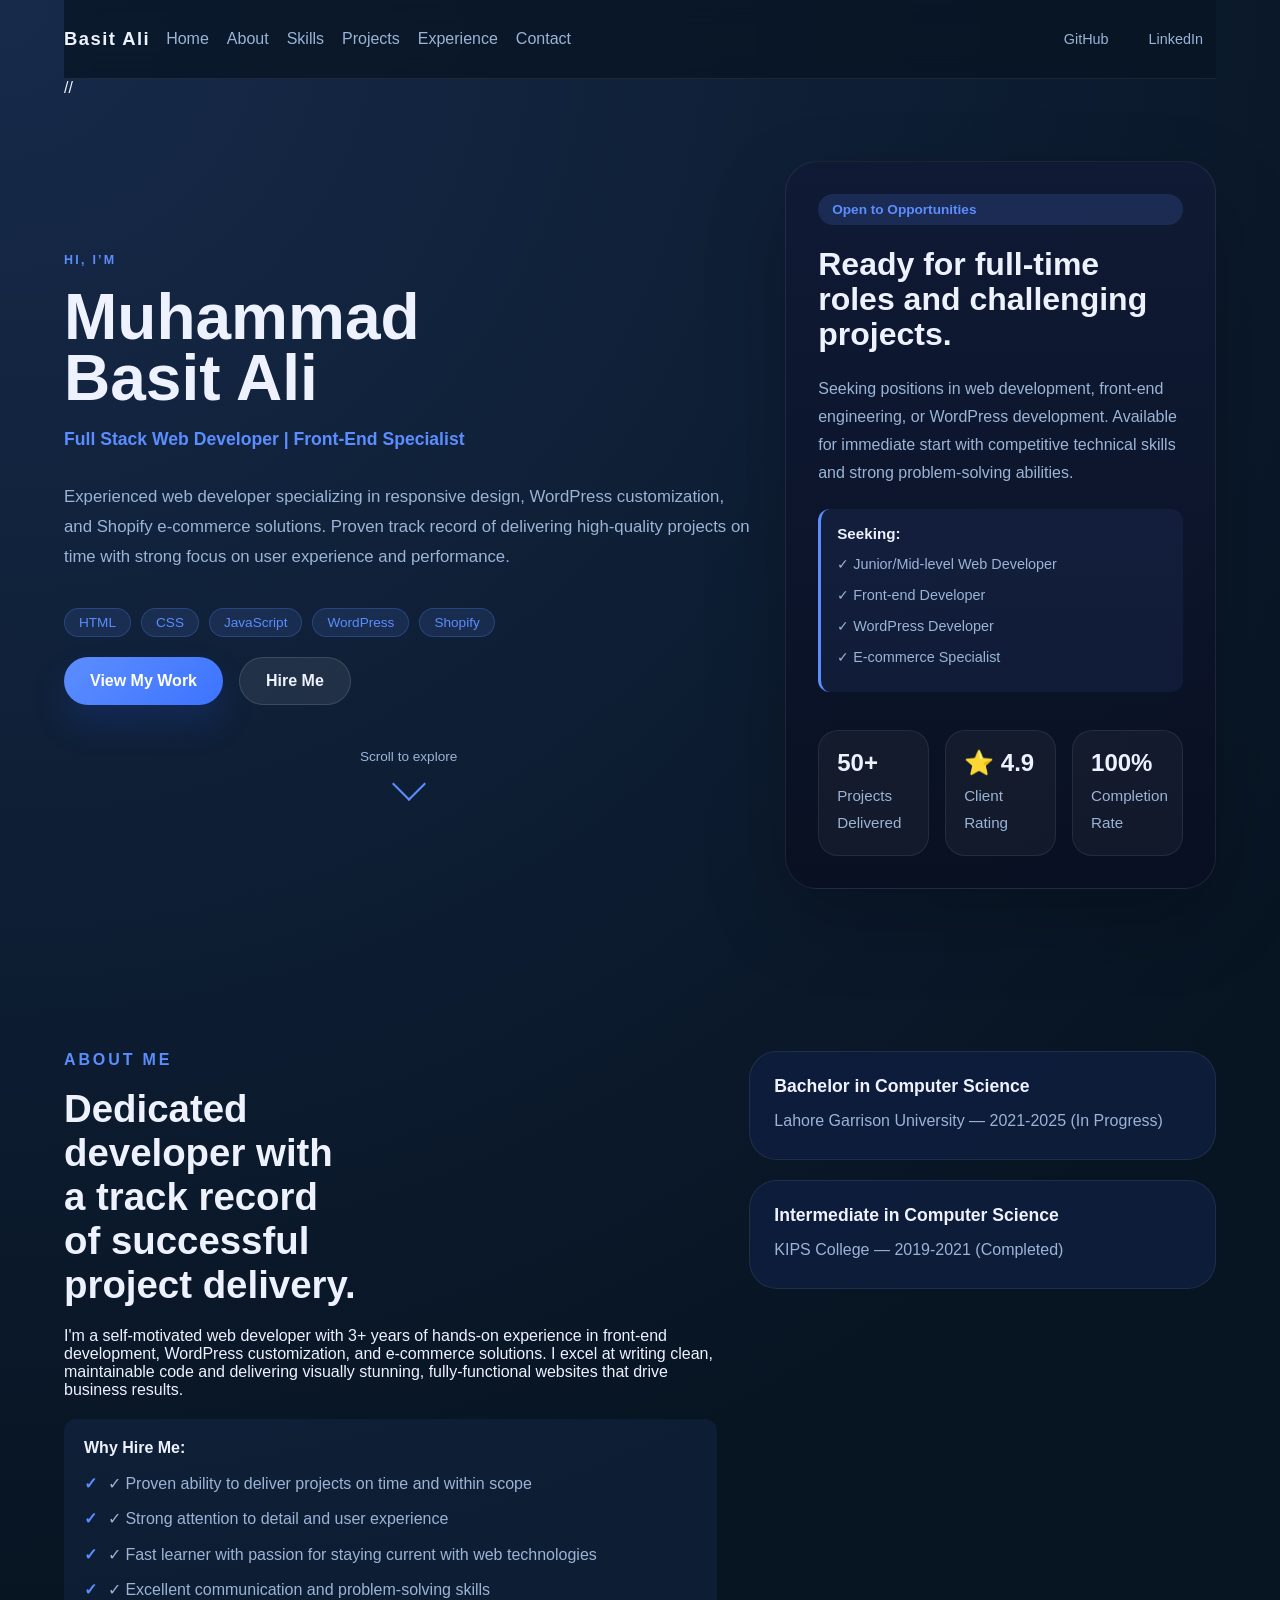
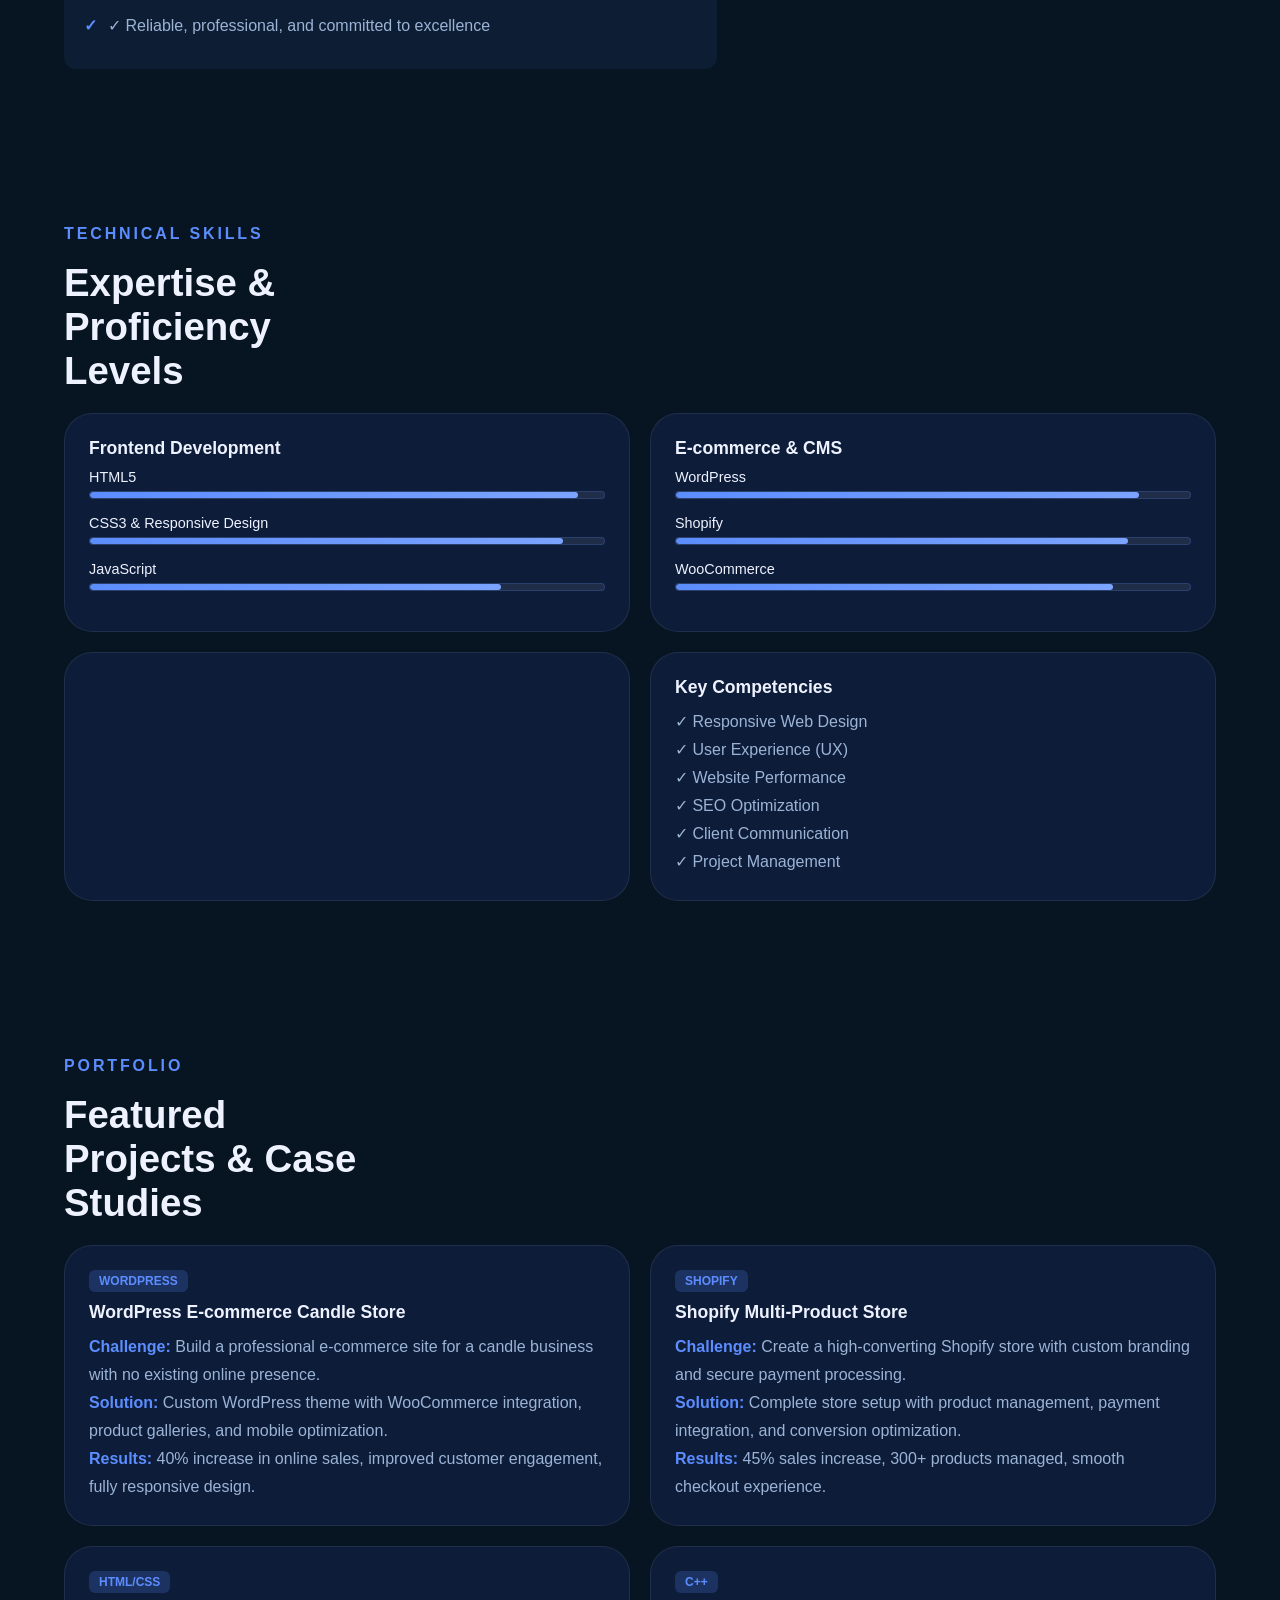
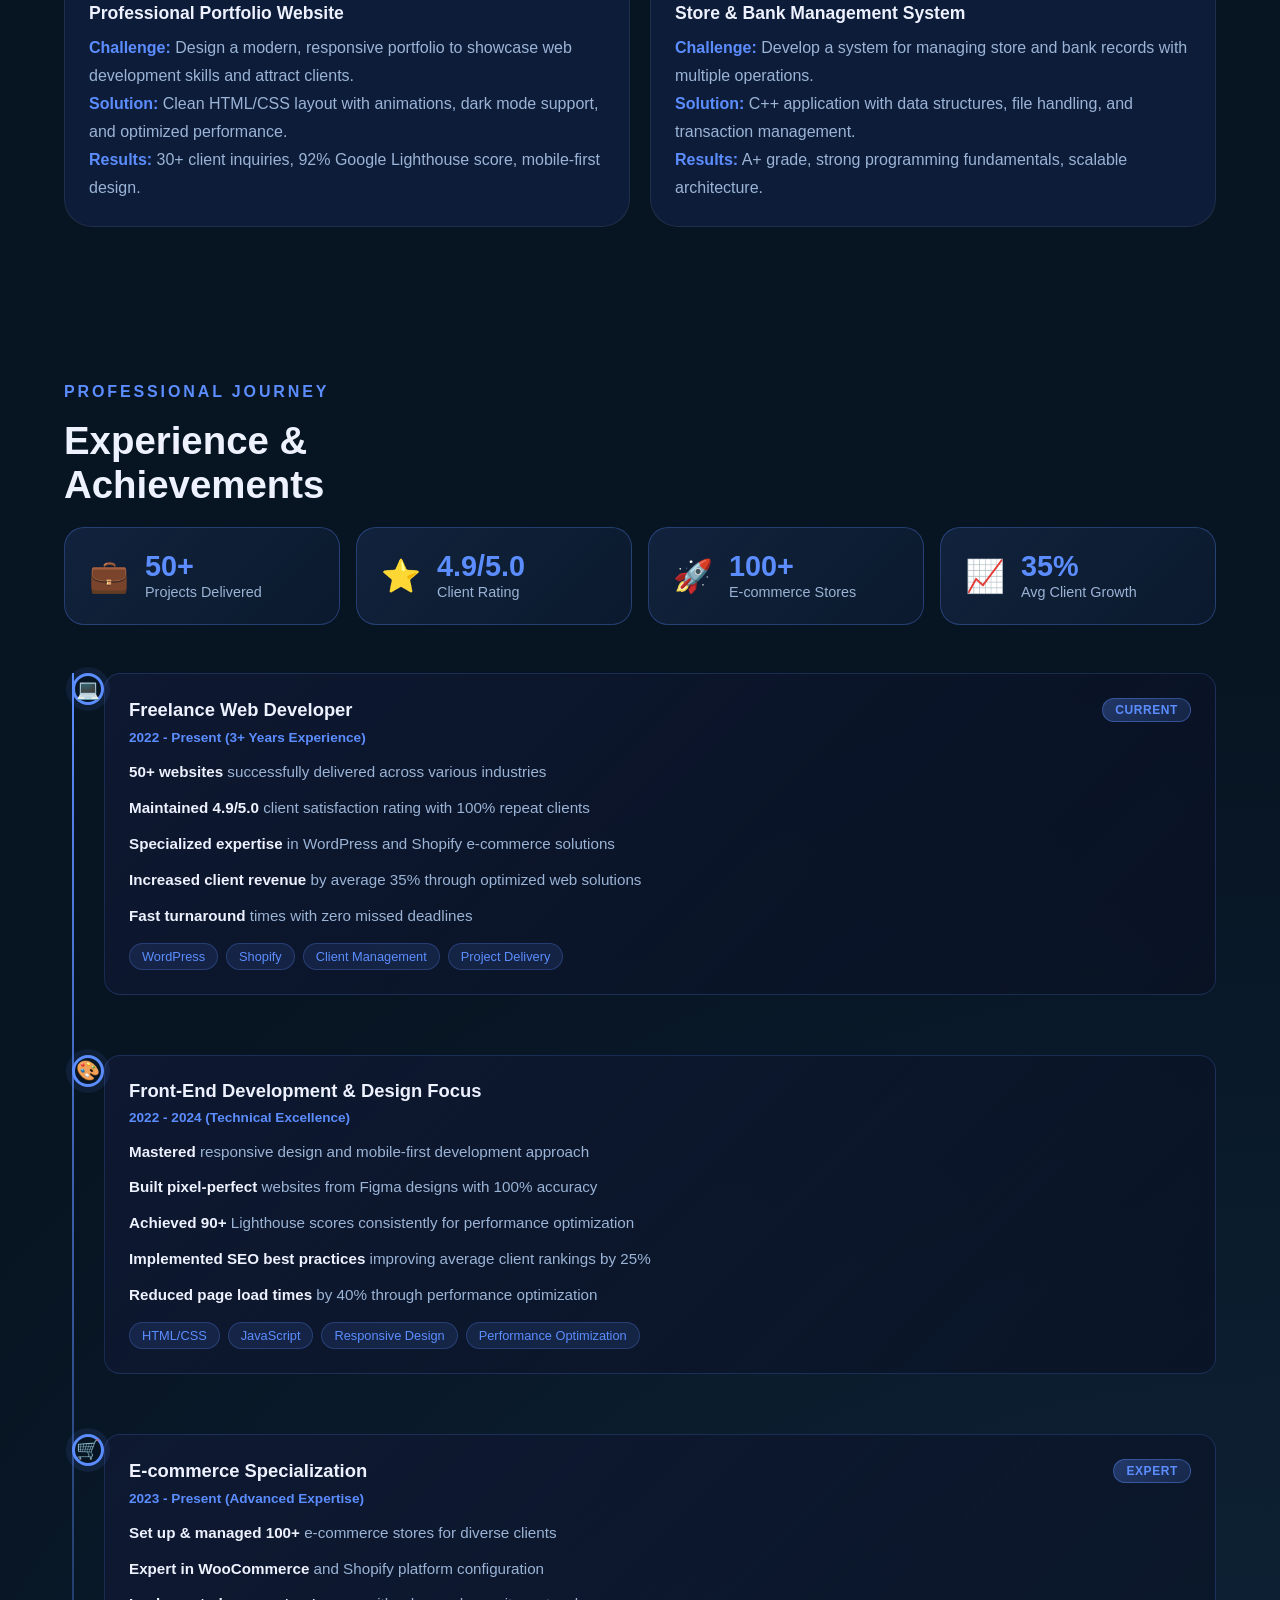
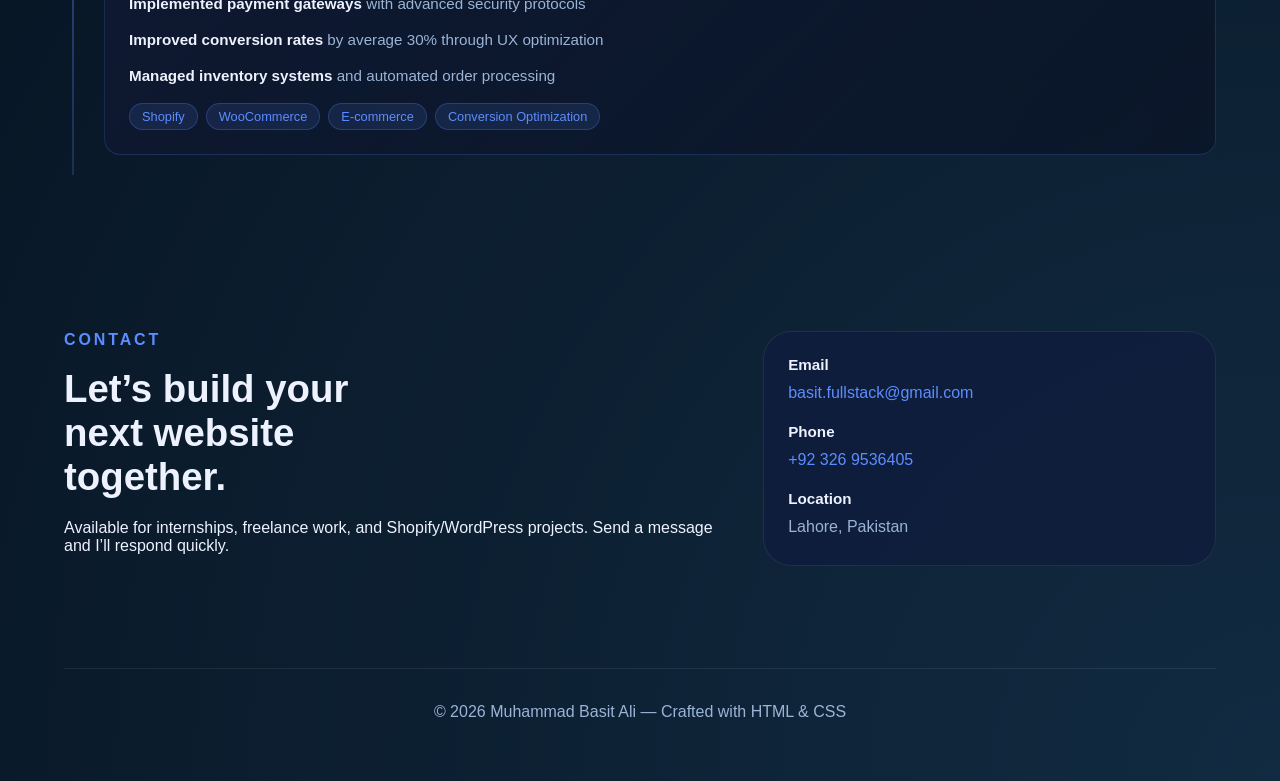
==== commit b31a56a6: "Update index.html" ====
--- a/index.html
+++ b/index.html
@@ -23,7 +23,7 @@
         <a href="https://github.com" target="_blank" rel="noopener" title="GitHub">GitHub</a>
         <a href="https://www.linkedin.com/in/muhammad-basit-ali" target="_blank" rel="noopener" title="LinkedIn">LinkedIn</a>
       </div>
-    </nav>
+    </nav>//
 
     <header class="hero" id="home">
       <div class="hero-grid">
